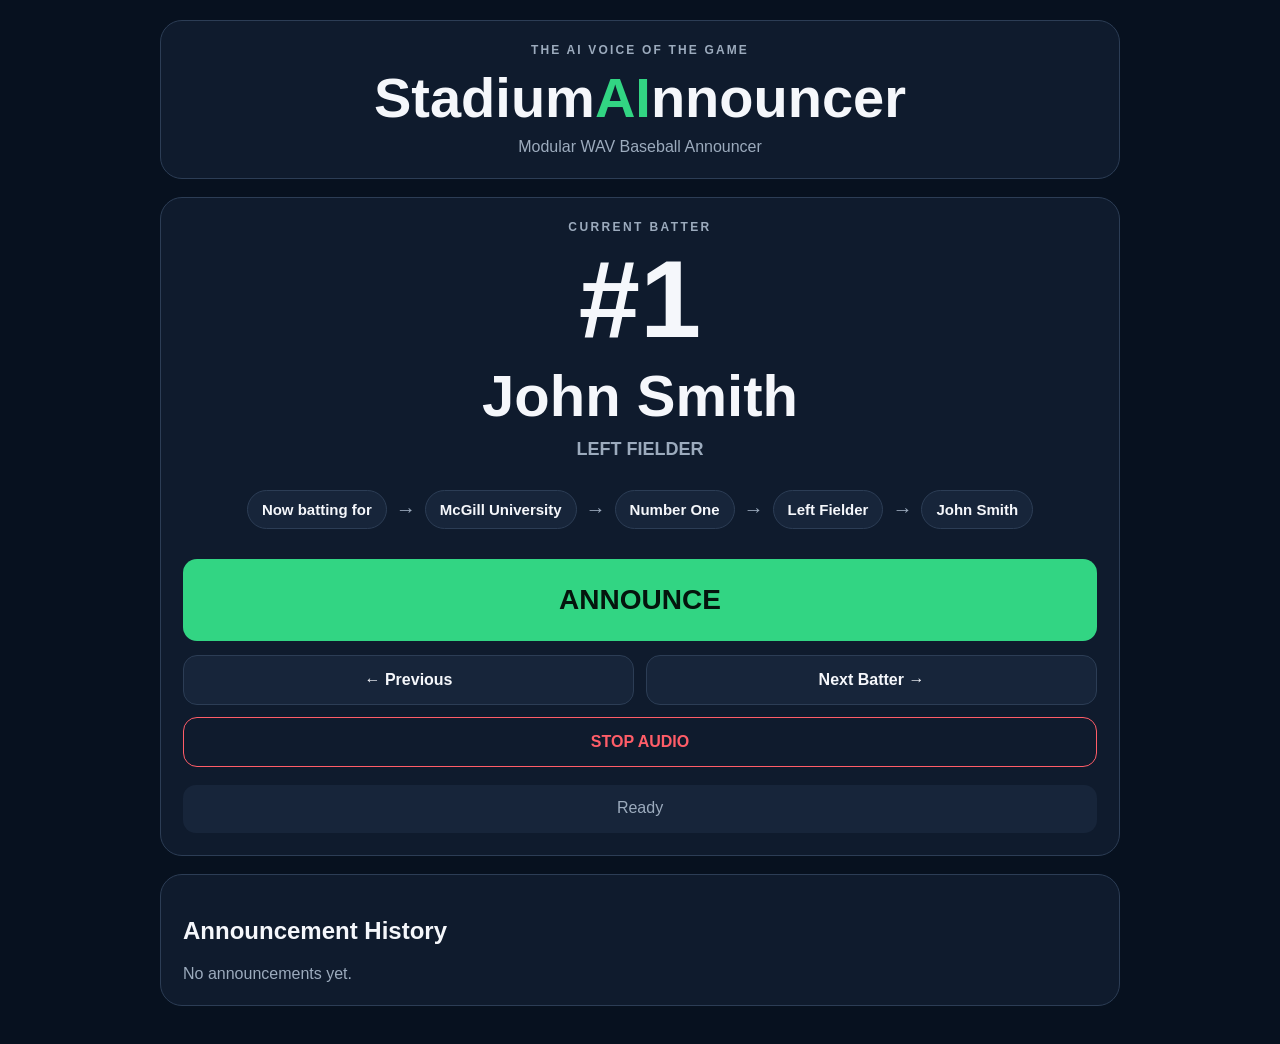
==== index.html @ d3cf5de0 "Refactor index.html for layout and audio improvements Updated HTML structure and styles for improved" ====
<!DOCTYPE html>
<html lang="en">
<head>
  <meta charset="UTF-8">
  <meta name="viewport" content="width=device-width, initial-scale=1.0">

  <title>StadiumAInnouncer</title>

  <style>
    :root {
      --bg: #07111f;
      --panel: #0f1b2d;
      --panel2: #17253a;
      --border: #2c3d55;
      --text: #f5f7fb;
      --muted: #9cabbd;
      --accent: #32d583;
      --accent-hover: #45e596;
      --danger: #ff5d68;
    }

    * {
      box-sizing: border-box;
    }

    body {
      margin: 0;
      font-family: Arial, Helvetica, sans-serif;
      background: var(--bg);
      color: var(--text);
    }

    .app {
      max-width: 1000px;
      margin: 0 auto;
      padding: 20px;
    }

    .header,
    .card {
      background: var(--panel);
      border: 1px solid var(--border);
      border-radius: 22px;
      padding: 22px;
      margin-bottom: 18px;
    }

    .header {
      text-align: center;
    }

    .eyebrow {
      color: var(--muted);
      font-size: 12px;
      font-weight: 800;
      letter-spacing: 0.18em;
      text-transform: uppercase;
    }

    h1 {
      margin: 8px 0 0;
      font-size: clamp(34px, 7vw, 56px);
    }

    .ai {
      color: var(--accent);
    }

    .tagline {
      margin-top: 8px;
      color: var(--muted);
    }

    .player-card {
      text-align: center;
    }

    .current-label {
      color: var(--muted);
      font-size: 12px;
      font-weight: 800;
      letter-spacing: 0.2em;
      text-transform: uppercase;
    }

    .number {
      margin-top: 10px;
      font-size: clamp(64px, 15vw, 110px);
      font-weight: 900;
      line-height: 1;
    }

    .name {
      margin-top: 8px;
      font-size: clamp(34px, 8vw, 58px);
      font-weight: 900;
    }

    .position {
      margin-top: 10px;
      color: var(--muted);
      font-size: 18px;
      font-weight: 800;
      text-transform: uppercase;
    }

    .sequence {
      display: flex;
      flex-wrap: wrap;
      justify-content: center;
      align-items: center;
      gap: 9px;
      margin-top: 30px;
    }

    .chip {
      background: var(--panel2);
      border: 1px solid var(--border);
      border-radius: 999px;
      padding: 10px 14px;
      font-size: 15px;
      font-weight: 700;
    }

    .arrow {
      color: var(--muted);
      font-size: 20px;
    }

    button {
      border: none;
      border-radius: 14px;
      min-height: 50px;
      padding: 12px 18px;
      font-size: 16px;
      font-weight: 800;
      cursor: pointer;
    }

    button:disabled {
      opacity: 0.55;
      cursor: default;
    }

    .announce {
      width: 100%;
      min-height: 82px;
      margin-top: 30px;
      background: var(--accent);
      color: #04150d;
      font-size: 28px;
      font-weight: 900;
    }

    .announce:hover {
      background: var(--accent-hover);
    }

    .secondary {
      background: var(--panel2);
      color: var(--text);
      border: 1px solid var(--border);
    }

    .danger {
      width: 100%;
      margin-top: 12px;
      color: var(--danger);
      background: transparent;
      border: 1px solid var(--danger);
    }

    .row {
      display: grid;
      grid-template-columns: 1fr 1fr;
      gap: 12px;
      margin-top: 14px;
    }

    .status {
      margin-top: 18px;
      padding: 14px;
      background: var(--panel2);
      border-radius: 13px;
      color: var(--muted);
      min-height: 48px;
    }

    .status.error {
      color: var(--danger);
    }

    .history-item {
      padding: 12px 0;
      border-bottom: 1px solid var(--border);
    }

    .history-item:last-child {
      border-bottom: none;
    }

    .history-time {
      color: var(--muted);
      font-size: 12px;
      margin-bottom: 4px;
    }

    @media (max-width: 600px) {
      .row {
        grid-template-columns: 1fr;
      }

      .app {
        padding: 12px;
      }

      .header,
      .card {
        padding: 18px;
      }

      .chip {
        font-size: 13px;
      }
    }
  </style>
</head>

<body>

  <main class="app">

    <section class="header">
      <div class="eyebrow">The AI Voice of the Game</div>

      <h1>
        Stadium<span class="ai">AI</span>nnouncer
      </h1>

      <div class="tagline">
        Modular WAV Baseball Announcer
      </div>
    </section>


    <section class="card player-card">

      <div class="current-label">
        Current Batter
      </div>

      <div id="playerNumber" class="number">
        #1
      </div>

      <div id="playerName" class="name">
        John Smith
      </div>

      <div id="playerPosition" class="position">
        Left Fielder
      </div>


      <div id="sequence" class="sequence">
      </div>


      <button id="announceButton" class="announce" type="button">
        ANNOUNCE
      </button>


      <div class="row">

        <button id="previousButton" class="secondary" type="button">
          ← Previous
        </button>

        <button id="nextButton" class="secondary" type="button">
          Next Batter →
        </button>

      </div>


      <button id="stopButton" class="danger" type="button">
        STOP AUDIO
      </button>


      <div id="status" class="status">
        Ready
      </div>

    </section>


    <section class="card">

      <h2>Announcement History</h2>

      <div id="history">
        <div style="color:#9cabbd;">
          No announcements yet.
        </div>
      </div>

    </section>

  </main>


  <audio
    id="phraseAudio"
    preload="auto"
    src="audio/phrases/Now Batting For.wav">
  </audio>

  <audio
    id="teamAudio"
    preload="auto"
    src="audio/teams/McGill University.wav">
  </audio>

  <audio
    id="numberOneAudio"
    preload="auto"
    src="audio/numbers/Number One.wav">
  </audio>

  <audio
    id="leftFielderAudio"
    preload="auto"
    src="audio/positions/Left Fielder.wav">
  </audio>

  <audio
    id="johnSmithAudio"
    preload="auto"
    src="audio/players/John Smith.wav">
  </audio>


  <script>
    const players = [
      {
        number: "1",
        name: "John Smith",
        position: "Left Fielder",

        labels: [
          "Now batting for",
          "McGill University",
          "Number One",
          "Left Fielder",
          "John Smith"
        ],

        audioIds: [
          "phraseAudio",
          "teamAudio",
          "numberOneAudio",
          "leftFielderAudio",
          "johnSmithAudio"
        ]
      }
    ];


    const pauses = [
      55,
      85,
      70,
      95
    ];


    let currentIndex = 0;
    let playing = false;
    let history = [];
    let stopRequested = false;


    const playerNumber =
      document.getElementById("playerNumber");

    const playerName =
      document.getElementById("playerName");

    const playerPosition =
      document.getElementById("playerPosition");

    const sequence =
      document.getElementById("sequence");

    const announceButton =
      document.getElementById("announceButton");

    const previousButton =
      document.getElementById("previousButton");

    const nextButton =
      document.getElementById("nextButton");

    const stopButton =
      document.getElementById("stopButton");

    const status =
      document.getElementById("status");

    const historyElement =
      document.getElementById("history");


    function wait(milliseconds) {
      return new Promise(resolve => {
        setTimeout(resolve, milliseconds);
      });
    }


    function setStatus(message, isError = false) {
      status.textContent = message;
      status.classList.toggle("error", isError);
    }


    function getCurrentPlayer() {
      return players[currentIndex];
    }


    function stopAllAudio() {

      stopRequested = true;

      players.forEach(player => {

        player.audioIds.forEach(id => {

          const audio =
            document.getElementById(id);

          if (audio) {
            audio.pause();
            audio.currentTime = 0;
          }

        });

      });

      playing = false;
      announceButton.disabled = false;

      setStatus("Stopped");
    }


    function playAudio(audio) {

      return new Promise((resolve, reject) => {

        audio.currentTime = 0;


        const handleEnded = () => {

          cleanup();

          resolve();

        };


        const handleError = () => {

          cleanup();

          reject(
            new Error(
              "Could not load: " +
              decodeURIComponent(
                audio.getAttribute("src")
              )
            )
          );

        };


        function cleanup() {

          audio.removeEventListener(
            "ended",
            handleEnded
          );

          audio.removeEventListener(
            "error",
            handleError
          );

        }


        audio.addEventListener(
          "ended",
          handleEnded
        );

        audio.addEventListener(
          "error",
          handleError
        );


        const result =
          audio.play();


        if (
          result &&
          typeof result.catch === "function"
        ) {

          result.catch(error => {

            cleanup();

            reject(error);

          });

        }

      });

    }


    async function announceCurrentPlayer() {

      if (playing) {
        return;
      }


      const player =
        getCurrentPlayer();


      playing = true;

      stopRequested = false;

      announceButton.disabled = true;

      setStatus("Announcing...");


      try {

        for (
          let index = 0;
          index < player.audioIds.length;
          index++
        ) {

          if (stopRequested) {
            return;
          }


          const audio =
            document.getElementById(
              player.audioIds[index]
            );


          if (!audio) {

            throw new Error(
              "Audio element missing."
            );

          }


          await playAudio(audio);


          if (
            index < pauses.length &&
            !stopRequested
          ) {

            await wait(
              pauses[index]
            );

          }

        }


        if (!stopRequested) {

          setStatus("Ready");

          addHistory(player);

        }

      }

      catch (error) {

        console.error(error);

        setStatus(
          error.message ||
          "Audio could not be played.",
          true
        );

      }

      finally {

        playing = false;

        announceButton.disabled = false;

      }

    }


    function renderPlayer() {

      const player =
        getCurrentPlayer();


      playerNumber.textContent =
        "#" + player.number;

      playerName.textContent =
        player.name;

      playerPosition.textContent =
        player.position;


      sequence.innerHTML = "";


      player.labels.forEach(
        (label, index) => {

          const chip =
            document.createElement("span");

          chip.className =
            "chip";

          chip.textContent =
            label;

          sequence.appendChild(chip);


          if (
            index <
            player.labels.length - 1
          ) {

            const arrow =
              document.createElement("span");

            arrow.className =
              "arrow";

            arrow.textContent =
              "→";

            sequence.appendChild(
              arrow
            );

          }

        }
      );

    }


    function addHistory(player) {

      history.unshift({

        time:
          new Date()
            .toLocaleTimeString(
              [],
              {
                hour: "numeric",
                minute: "2-digit"
              }
            ),

        text:
          "Now batting for McGill University, number " +
          player.number +
          ", " +
          player.position +
          ", " +
          player.name

      });


      history =
        history.slice(0, 20);


      renderHistory();

    }


    function renderHistory() {

      if (!history.length) {

        historyElement.innerHTML =
          '<div style="color:#9cabbd;">No announcements yet.</div>';

        return;

      }


      historyElement.innerHTML =
        history.map(item => {

          return `
            <div class="history-item">

              <div class="history-time">
                ${item.time}
              </div>

              <div>
                ${item.text}
              </div>

            </div>
          `;

        }).join("");

    }


    function goPrevious() {

      stopAllAudio();

      currentIndex--;


      if (currentIndex < 0) {

        currentIndex =
          players.length - 1;

      }


      renderPlayer();

      setStatus("Ready");

    }


    function goNext() {

      stopAllAudio();

      currentIndex++;


      if (
        currentIndex >=
        players.length
      ) {

        currentIndex = 0;

      }


      renderPlayer();

      setStatus("Ready");

    }


    announceButton.addEventListener(
      "click",
      announceCurrentPlayer
    );


    stopButton.addEventListener(
      "click",
      stopAllAudio
    );


    previousButton.addEventListener(
      "click",
      goPrevious
    );


    nextButton.addEventListener(
      "click",
      goNext
    );


    renderPlayer();
    renderHistory();

  </script>

</body>
</html>
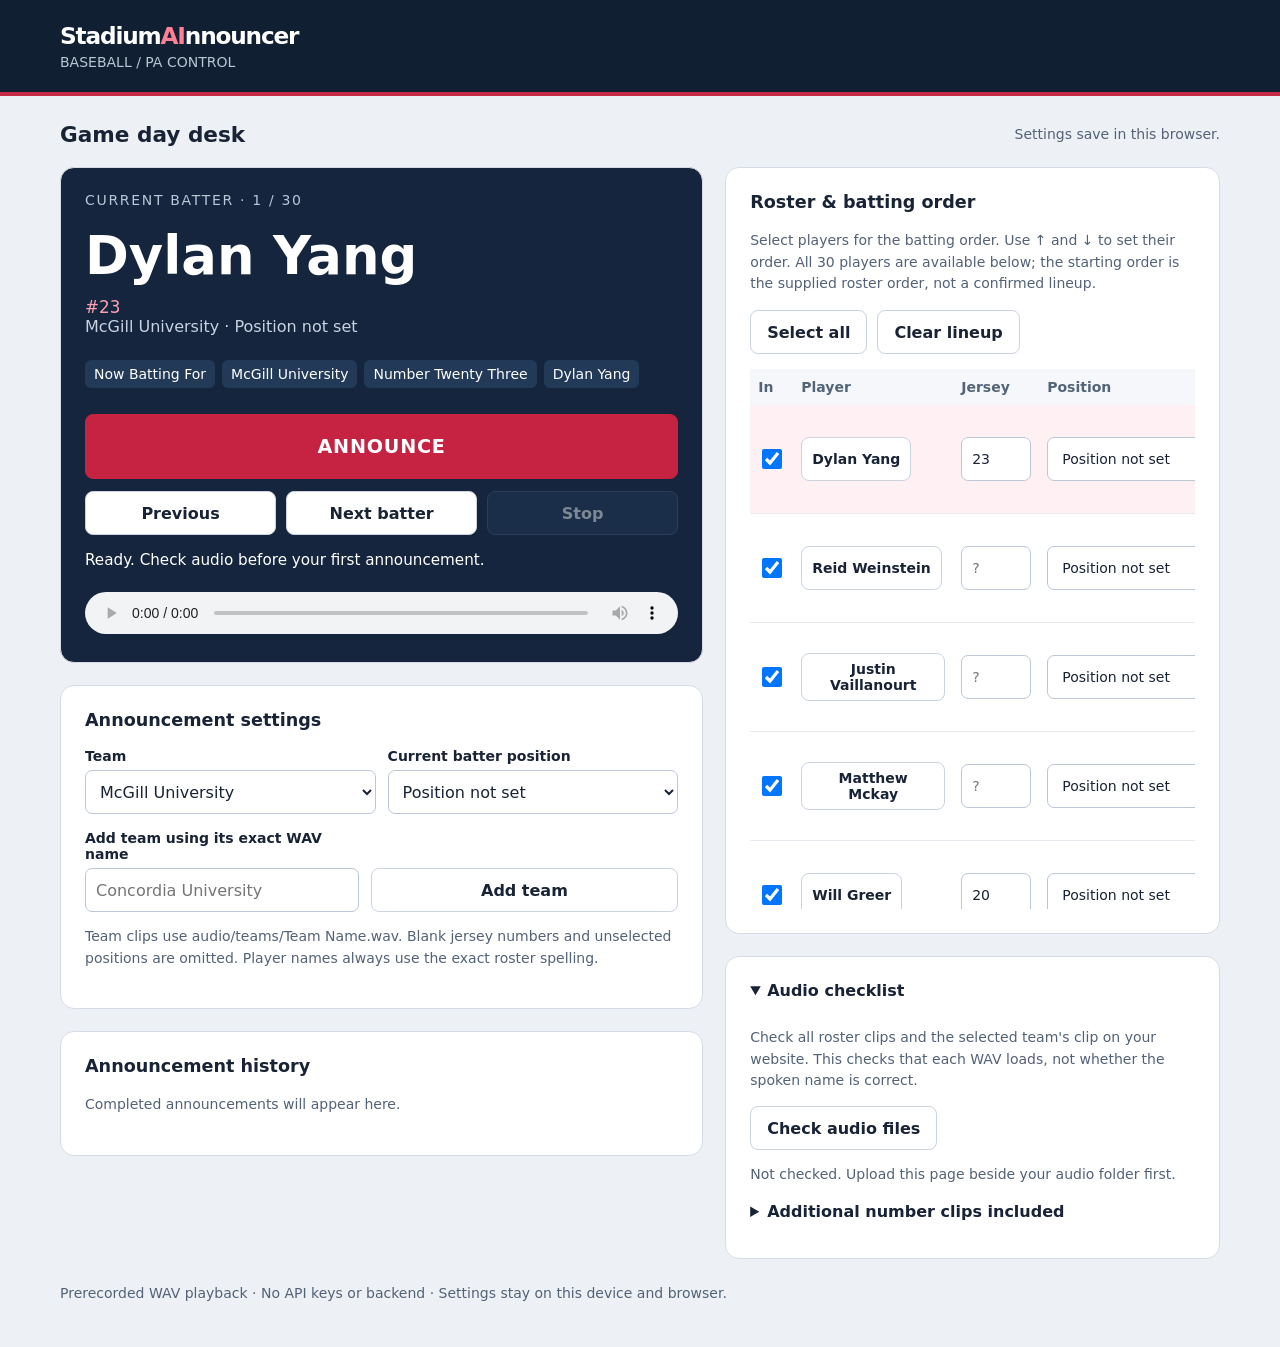
==== commit f5add096: "Rebuild modular baseball PA desk with full McGill roster and 11 number clips" ====
--- a/index.html
+++ b/index.html
@@ -1,845 +1,43 @@
-<!DOCTYPE html>
-<html lang="en">
-<head>
-  <meta charset="UTF-8">
-  <meta name="viewport" content="width=device-width, initial-scale=1.0">
-
-  <title>StadiumAInnouncer</title>
-
-  <style>
-    :root {
-      --bg: #07111f;
-      --panel: #0f1b2d;
-      --panel2: #17253a;
-      --border: #2c3d55;
-      --text: #f5f7fb;
-      --muted: #9cabbd;
-      --accent: #32d583;
-      --accent-hover: #45e596;
-      --danger: #ff5d68;
-    }
-
-    * {
-      box-sizing: border-box;
-    }
-
-    body {
-      margin: 0;
-      font-family: Arial, Helvetica, sans-serif;
-      background: var(--bg);
-      color: var(--text);
-    }
-
-    .app {
-      max-width: 1000px;
-      margin: 0 auto;
-      padding: 20px;
-    }
-
-    .header,
-    .card {
-      background: var(--panel);
-      border: 1px solid var(--border);
-      border-radius: 22px;
-      padding: 22px;
-      margin-bottom: 18px;
-    }
-
-    .header {
-      text-align: center;
-    }
-
-    .eyebrow {
-      color: var(--muted);
-      font-size: 12px;
-      font-weight: 800;
-      letter-spacing: 0.18em;
-      text-transform: uppercase;
-    }
-
-    h1 {
-      margin: 8px 0 0;
-      font-size: clamp(34px, 7vw, 56px);
-    }
-
-    .ai {
-      color: var(--accent);
-    }
-
-    .tagline {
-      margin-top: 8px;
-      color: var(--muted);
-    }
-
-    .player-card {
-      text-align: center;
-    }
-
-    .current-label {
-      color: var(--muted);
-      font-size: 12px;
-      font-weight: 800;
-      letter-spacing: 0.2em;
-      text-transform: uppercase;
-    }
-
-    .number {
-      margin-top: 10px;
-      font-size: clamp(64px, 15vw, 110px);
-      font-weight: 900;
-      line-height: 1;
-    }
-
-    .name {
-      margin-top: 8px;
-      font-size: clamp(34px, 8vw, 58px);
-      font-weight: 900;
-    }
-
-    .position {
-      margin-top: 10px;
-      color: var(--muted);
-      font-size: 18px;
-      font-weight: 800;
-      text-transform: uppercase;
-    }
-
-    .sequence {
-      display: flex;
-      flex-wrap: wrap;
-      justify-content: center;
-      align-items: center;
-      gap: 9px;
-      margin-top: 30px;
-    }
-
-    .chip {
-      background: var(--panel2);
-      border: 1px solid var(--border);
-      border-radius: 999px;
-      padding: 10px 14px;
-      font-size: 15px;
-      font-weight: 700;
-    }
-
-    .arrow {
-      color: var(--muted);
-      font-size: 20px;
-    }
-
-    button {
-      border: none;
-      border-radius: 14px;
-      min-height: 50px;
-      padding: 12px 18px;
-      font-size: 16px;
-      font-weight: 800;
-      cursor: pointer;
-    }
-
-    button:disabled {
-      opacity: 0.55;
-      cursor: default;
-    }
-
-    .announce {
-      width: 100%;
-      min-height: 82px;
-      margin-top: 30px;
-      background: var(--accent);
-      color: #04150d;
-      font-size: 28px;
-      font-weight: 900;
-    }
-
-    .announce:hover {
-      background: var(--accent-hover);
-    }
-
-    .secondary {
-      background: var(--panel2);
-      color: var(--text);
-      border: 1px solid var(--border);
-    }
-
-    .danger {
-      width: 100%;
-      margin-top: 12px;
-      color: var(--danger);
-      background: transparent;
-      border: 1px solid var(--danger);
-    }
-
-    .row {
-      display: grid;
-      grid-template-columns: 1fr 1fr;
-      gap: 12px;
-      margin-top: 14px;
-    }
-
-    .status {
-      margin-top: 18px;
-      padding: 14px;
-      background: var(--panel2);
-      border-radius: 13px;
-      color: var(--muted);
-      min-height: 48px;
-    }
-
-    .status.error {
-      color: var(--danger);
-    }
-
-    .history-item {
-      padding: 12px 0;
-      border-bottom: 1px solid var(--border);
-    }
-
-    .history-item:last-child {
-      border-bottom: none;
-    }
-
-    .history-time {
-      color: var(--muted);
-      font-size: 12px;
-      margin-bottom: 4px;
-    }
-
-    @media (max-width: 600px) {
-      .row {
-        grid-template-columns: 1fr;
-      }
-
-      .app {
-        padding: 12px;
-      }
-
-      .header,
-      .card {
-        padding: 18px;
-      }
-
-      .chip {
-        font-size: 13px;
-      }
-    }
-  </style>
-</head>
-
-<body>
-
-  <main class="app">
-
-    <section class="header">
-      <div class="eyebrow">The AI Voice of the Game</div>
-
-      <h1>
-        Stadium<span class="ai">AI</span>nnouncer
-      </h1>
-
-      <div class="tagline">
-        Modular WAV Baseball Announcer
-      </div>
-    </section>
-
-
-    <section class="card player-card">
-
-      <div class="current-label">
-        Current Batter
-      </div>
-
-      <div id="playerNumber" class="number">
-        #1
-      </div>
-
-      <div id="playerName" class="name">
-        John Smith
-      </div>
-
-      <div id="playerPosition" class="position">
-        Left Fielder
-      </div>
-
-
-      <div id="sequence" class="sequence">
-      </div>
-
-
-      <button id="announceButton" class="announce" type="button">
-        ANNOUNCE
-      </button>
-
-
-      <div class="row">
-
-        <button id="previousButton" class="secondary" type="button">
-          ← Previous
-        </button>
-
-        <button id="nextButton" class="secondary" type="button">
-          Next Batter →
-        </button>
-
-      </div>
-
-
-      <button id="stopButton" class="danger" type="button">
-        STOP AUDIO
-      </button>
-
-
-      <div id="status" class="status">
-        Ready
-      </div>
-
-    </section>
-
-
-    <section class="card">
-
-      <h2>Announcement History</h2>
-
-      <div id="history">
-        <div style="color:#9cabbd;">
-          No announcements yet.
-        </div>
-      </div>
-
-    </section>
-
-  </main>
-
-
-  <audio
-    id="phraseAudio"
-    preload="auto"
-    src="audio/phrases/Now Batting For.wav">
-  </audio>
-
-  <audio
-    id="teamAudio"
-    preload="auto"
-    src="audio/teams/McGill University.wav">
-  </audio>
-
-  <audio
-    id="numberOneAudio"
-    preload="auto"
-    src="audio/numbers/Number One.wav">
-  </audio>
-
-  <audio
-    id="leftFielderAudio"
-    preload="auto"
-    src="audio/positions/Left Fielder.wav">
-  </audio>
-
-  <audio
-    id="johnSmithAudio"
-    preload="auto"
-    src="audio/players/John Smith.wav">
-  </audio>
-
-
-  <script>
-    const players = [
-      {
-        number: "1",
-        name: "John Smith",
-        position: "Left Fielder",
-
-        labels: [
-          "Now batting for",
-          "McGill University",
-          "Number One",
-          "Left Fielder",
-          "John Smith"
-        ],
-
-        audioIds: [
-          "phraseAudio",
-          "teamAudio",
-          "numberOneAudio",
-          "leftFielderAudio",
-          "johnSmithAudio"
-        ]
-      }
-    ];
-
-
-    const pauses = [
-      55,
-      85,
-      70,
-      95
-    ];
-
-
-    let currentIndex = 0;
-    let playing = false;
-    let history = [];
-    let stopRequested = false;
-
-
-    const playerNumber =
-      document.getElementById("playerNumber");
-
-    const playerName =
-      document.getElementById("playerName");
-
-    const playerPosition =
-      document.getElementById("playerPosition");
-
-    const sequence =
-      document.getElementById("sequence");
-
-    const announceButton =
-      document.getElementById("announceButton");
-
-    const previousButton =
-      document.getElementById("previousButton");
-
-    const nextButton =
-      document.getElementById("nextButton");
-
-    const stopButton =
-      document.getElementById("stopButton");
-
-    const status =
-      document.getElementById("status");
-
-    const historyElement =
-      document.getElementById("history");
-
-
-    function wait(milliseconds) {
-      return new Promise(resolve => {
-        setTimeout(resolve, milliseconds);
-      });
-    }
-
-
-    function setStatus(message, isError = false) {
-      status.textContent = message;
-      status.classList.toggle("error", isError);
-    }
-
-
-    function getCurrentPlayer() {
-      return players[currentIndex];
-    }
-
-
-    function stopAllAudio() {
-
-      stopRequested = true;
-
-      players.forEach(player => {
-
-        player.audioIds.forEach(id => {
-
-          const audio =
-            document.getElementById(id);
-
-          if (audio) {
-            audio.pause();
-            audio.currentTime = 0;
-          }
-
-        });
-
-      });
-
-      playing = false;
-      announceButton.disabled = false;
-
-      setStatus("Stopped");
-    }
-
-
-    function playAudio(audio) {
-
-      return new Promise((resolve, reject) => {
-
-        audio.currentTime = 0;
-
-
-        const handleEnded = () => {
-
-          cleanup();
-
-          resolve();
-
-        };
-
-
-        const handleError = () => {
-
-          cleanup();
-
-          reject(
-            new Error(
-              "Could not load: " +
-              decodeURIComponent(
-                audio.getAttribute("src")
-              )
-            )
-          );
-
-        };
-
-
-        function cleanup() {
-
-          audio.removeEventListener(
-            "ended",
-            handleEnded
-          );
-
-          audio.removeEventListener(
-            "error",
-            handleError
-          );
-
-        }
-
-
-        audio.addEventListener(
-          "ended",
-          handleEnded
-        );
-
-        audio.addEventListener(
-          "error",
-          handleError
-        );
-
-
-        const result =
-          audio.play();
-
-
-        if (
-          result &&
-          typeof result.catch === "function"
-        ) {
-
-          result.catch(error => {
-
-            cleanup();
-
-            reject(error);
-
-          });
-
-        }
-
-      });
-
-    }
-
-
-    async function announceCurrentPlayer() {
-
-      if (playing) {
-        return;
-      }
-
-
-      const player =
-        getCurrentPlayer();
-
-
-      playing = true;
-
-      stopRequested = false;
-
-      announceButton.disabled = true;
-
-      setStatus("Announcing...");
-
-
-      try {
-
-        for (
-          let index = 0;
-          index < player.audioIds.length;
-          index++
-        ) {
-
-          if (stopRequested) {
-            return;
-          }
-
-
-          const audio =
-            document.getElementById(
-              player.audioIds[index]
-            );
-
-
-          if (!audio) {
-
-            throw new Error(
-              "Audio element missing."
-            );
-
-          }
-
-
-          await playAudio(audio);
-
-
-          if (
-            index < pauses.length &&
-            !stopRequested
-          ) {
-
-            await wait(
-              pauses[index]
-            );
-
-          }
-
-        }
-
-
-        if (!stopRequested) {
-
-          setStatus("Ready");
-
-          addHistory(player);
-
-        }
-
-      }
-
-      catch (error) {
-
-        console.error(error);
-
-        setStatus(
-          error.message ||
-          "Audio could not be played.",
-          true
-        );
-
-      }
-
-      finally {
-
-        playing = false;
-
-        announceButton.disabled = false;
-
-      }
-
-    }
-
-
-    function renderPlayer() {
-
-      const player =
-        getCurrentPlayer();
-
-
-      playerNumber.textContent =
-        "#" + player.number;
-
-      playerName.textContent =
-        player.name;
-
-      playerPosition.textContent =
-        player.position;
-
-
-      sequence.innerHTML = "";
-
-
-      player.labels.forEach(
-        (label, index) => {
-
-          const chip =
-            document.createElement("span");
-
-          chip.className =
-            "chip";
-
-          chip.textContent =
-            label;
-
-          sequence.appendChild(chip);
-
-
-          if (
-            index <
-            player.labels.length - 1
-          ) {
-
-            const arrow =
-              document.createElement("span");
-
-            arrow.className =
-              "arrow";
-
-            arrow.textContent =
-              "→";
-
-            sequence.appendChild(
-              arrow
-            );
-
-          }
-
-        }
-      );
-
-    }
-
-
-    function addHistory(player) {
-
-      history.unshift({
-
-        time:
-          new Date()
-            .toLocaleTimeString(
-              [],
-              {
-                hour: "numeric",
-                minute: "2-digit"
-              }
-            ),
-
-        text:
-          "Now batting for McGill University, number " +
-          player.number +
-          ", " +
-          player.position +
-          ", " +
-          player.name
-
-      });
-
-
-      history =
-        history.slice(0, 20);
-
-
-      renderHistory();
-
-    }
-
-
-    function renderHistory() {
-
-      if (!history.length) {
-
-        historyElement.innerHTML =
-          '<div style="color:#9cabbd;">No announcements yet.</div>';
-
-        return;
-
-      }
-
-
-      historyElement.innerHTML =
-        history.map(item => {
-
-          return `
-            <div class="history-item">
-
-              <div class="history-time">
-                ${item.time}
-              </div>
-
-              <div>
-                ${item.text}
-              </div>
-
-            </div>
-          `;
-
-        }).join("");
-
-    }
-
-
-    function goPrevious() {
-
-      stopAllAudio();
-
-      currentIndex--;
-
-
-      if (currentIndex < 0) {
-
-        currentIndex =
-          players.length - 1;
-
-      }
-
-
-      renderPlayer();
-
-      setStatus("Ready");
-
-    }
-
-
-    function goNext() {
-
-      stopAllAudio();
-
-      currentIndex++;
-
-
-      if (
-        currentIndex >=
-        players.length
-      ) {
-
-        currentIndex = 0;
-
-      }
-
-
-      renderPlayer();
-
-      setStatus("Ready");
-
-    }
-
-
-    announceButton.addEventListener(
-      "click",
-      announceCurrentPlayer
-    );
-
-
-    stopButton.addEventListener(
-      "click",
-      stopAllAudio
-    );
-
-
-    previousButton.addEventListener(
-      "click",
-      goPrevious
-    );
-
-
-    nextButton.addEventListener(
-      "click",
-      goNext
-    );
-
-
-    renderPlayer();
-    renderHistory();
-
-  </script>
-
-</body>
-</html>
+<!doctype html>
+<html lang="en"><head><meta charset="utf-8"><meta name="viewport" content="width=device-width,initial-scale=1"><title>StadiumAInnouncer | Baseball PA</title><meta name="description" content="Modular baseball PA announcements using your prerecorded WAV clips."><link rel="icon" href="data:image/svg+xml,%3Csvg xmlns='http://www.w3.org/2000/svg' viewBox='0 0 32 32'%3E%3Crect width='32' height='32' rx='7' fill='%23b51e3b'/%3E%3Ctext x='7' y='24' fill='white' font-size='23' font-family='Arial'%3ES%3C/text%3E%3C/svg%3E"><style>
+:root{font-family:system-ui,-apple-system,BlinkMacSystemFont,'Segoe UI',sans-serif;color:#182335;background:#edf0f5;font-size:16px}*{box-sizing:border-box}body{margin:0}header{background:#111f32;color:white;padding:22px max(20px,calc((100vw - 1160px)/2));border-bottom:4px solid #c52b46}header strong{font-size:1.45rem;letter-spacing:-.05em}header strong span{color:#ff8095}header p{margin:5px 0 0;color:#b9c6d8;font-size:.875rem}main{max-width:1200px;margin:auto;padding:26px 20px}.topline{display:flex;align-items:center;justify-content:space-between;gap:15px;margin-bottom:20px}h1{font-size:1.35rem;margin:0}h2{font-size:1.1rem;margin:0 0 18px}.layout{display:grid;grid-template-columns:minmax(0,1.3fr) minmax(300px,1fr);gap:22px}.panel{background:white;border:1px solid #d6dce5;border-radius:14px;padding:24px;margin-bottom:22px}.batter{background:#14253d;color:white;position:relative;overflow:hidden}.eyebrow{font-size:.875rem;text-transform:uppercase;letter-spacing:.12em;color:#b9c6d8}.name{font-size:clamp(2rem,5vw,3.3rem);font-weight:800;line-height:1.12;margin:18px 0 12px;overflow-wrap:anywhere}.jersey{font-size:1.05rem;color:#fba2b1}.subtitle{color:#c8d2e0;margin-bottom:24px}.sequence{display:flex;flex-wrap:wrap;gap:7px;margin:16px 0}.clip{padding:6px 9px;background:#223a58;border-radius:6px;font-size:.875rem}.clip.active{background:#ffe28b;color:#15233a}button,input,select{font:inherit}button{border:1px solid #cbd3df;border-radius:8px;padding:11px 16px;background:white;color:#182335;cursor:pointer;min-height:44px;font-weight:650}button:hover{filter:brightness(.95)}button:disabled{opacity:.45;cursor:not-allowed}button:focus-visible,input:focus-visible,select:focus-visible,summary:focus-visible{outline:3px solid #2575de;outline-offset:3px}.primary{width:100%;background:#c62343;color:white;border-color:#c62343;font-size:1.2rem;letter-spacing:.04em;padding:20px;margin-top:10px}.transport{display:flex;gap:10px;margin-top:12px}.transport button{flex:1}.stop{background:#233b58;color:white;border-color:#47607d}.status{min-height:26px;margin:16px 0 0;font-size:.95rem;overflow-wrap:anywhere}.row{display:flex;gap:12px;align-items:end}.row>*{flex:1;min-width:0}label{display:block;font-size:.875rem;font-weight:650;margin:0 0 6px}select,input{width:100%;border:1px solid #bcc7d5;border-radius:7px;padding:10px;background:white;color:#182335;min-height:44px}.help{font-size:.875rem;color:#526277;line-height:1.55}.toolbar{display:flex;gap:10px;flex-wrap:wrap;margin:15px 0}.scroll{overflow:auto;max-height:540px}table{border-collapse:collapse;width:100%;font-size:.875rem}th{text-align:left;color:#536478;padding:10px 8px;background:#f5f7fa;position:sticky;top:0}td{padding:10px 8px;border-bottom:1px solid #e7ebf0}td:first-child{width:50px}td input[type=checkbox]{width:20px;min-height:20px;height:20px}td input[type=text]{min-width:65px;width:70px}td select{min-width:175px}td button{padding:7px 10px;font-size:.875rem}.selected{background:#fff0f3}.playercell{min-width:160px}.playercell small{display:block;color:#5b687a;margin-top:3px}.history{padding-left:20px;margin-bottom:0}.history li{padding:10px 0;border-bottom:1px solid #edf0f5;line-height:1.45}.history small{display:block;color:#617083}summary{cursor:pointer;font-weight:700;min-height:32px}.files{padding:0;list-style:none}.files li{font-size:.875rem;padding:9px 0;border-bottom:1px solid #e7ebf0;overflow-wrap:anywhere}.ok{color:#17703f}.bad{color:#ac203a}.muted{color:#5b687a}footer{font-size:.875rem;color:#526277;padding:4px 0 20px}audio{width:100%;margin-top:15px;height:42px}@media(max-width:820px){.layout{grid-template-columns:1fr}.panel{padding:20px}.topline{align-items:start;flex-direction:column}}@media(max-width:450px){main{padding:20px 12px}.row{flex-direction:column;align-items:stretch}.transport{flex-wrap:wrap}.transport button{padding:11px 8px}.panel{padding:17px}}
+</style></head><body><header><strong>Stadium<span>AI</span>nnouncer</strong><p>BASEBALL / PA CONTROL</p></header><main><div class="topline"><h1>Game day desk</h1><span class="help" id="saveStatus">Settings save in this browser.</span></div><div class="layout"><section><div class="panel batter"><div class="eyebrow" id="slot">Current batter</div><div class="name" id="batterName"></div><div class="jersey" id="batterNumber"></div><div class="subtitle" id="batterDetails"></div><div class="sequence" id="sequence"></div><button class="primary" id="announce">ANNOUNCE</button><div class="transport"><button id="previous">Previous</button><button id="next">Next batter</button><button class="stop" id="stop" disabled>Stop</button></div><p class="status" id="status" role="status" aria-live="polite">Ready. Check audio before your first announcement.</p><audio id="audio" controls preload="auto" aria-label="Announcement audio"></audio></div><div class="panel"><h2>Announcement settings</h2><div class="row"><div><label for="team">Team</label><select id="team"></select></div><div><label for="position">Current batter position</label><select id="position"></select></div></div><form id="teamForm" class="row" style="margin-top:16px"><div><label for="newTeam">Add team using its exact WAV name</label><input id="newTeam" placeholder="Concordia University" maxlength="100" required></div><button type="submit">Add team</button></form><p class="help">Team clips use audio/teams/Team Name.wav. Blank jersey numbers and unselected positions are omitted. Player names always use the exact roster spelling.</p></div><div class="panel"><h2>Announcement history</h2><p class="help" id="emptyHistory">Completed announcements will appear here.</p><ol class="history" id="history"></ol></div></section><section><div class="panel"><h2>Roster &amp; batting order</h2><p class="help">Select players for the batting order. Use ↑ and ↓ to set their order. All 30 players are available below; the starting order is the supplied roster order, not a confirmed lineup.</p><div class="toolbar"><button id="all">Select all</button><button id="none">Clear lineup</button></div><div class="scroll"><table><thead><tr><th>In</th><th>Player</th><th>Jersey</th><th>Position</th><th>Order</th></tr></thead><tbody id="roster"></tbody></table></div></div><div class="panel"><details open><summary>Audio checklist</summary><p class="help">Check all roster clips and the selected team's clip on your website. This checks that each WAV loads, not whether the spoken name is correct.</p><button id="check">Check audio files</button><p class="help" id="checkStatus">Not checked. Upload this page beside your audio folder first.</p><ul class="files" id="files"></ul><details><summary>Additional number clips included</summary><p class="help">These clips are included alongside Number One.wav through Number Ten.wav. Use Check audio files above to verify loading.</p><ul class="files" id="missingNumbers"></ul></details></details></div></section></div><footer>Prerecorded WAV playback · No API keys or backend · Settings stay on this device and browser.</footer></main><script>
+'use strict';
+// Single-page, dependency-free application. Audio paths are relative to index.html.
+const originalRoster=[[23,'Dylan Yang'],['','Reid Weinstein'],['','Justin Vaillanourt'],['','Matthew Mckay'],[20,'Will Greer'],[5,'Agastya Kushari'],[6,'Gabriel Mfucci'],[16,'Radbod Yazdanfar'],[12,'Tate Spence'],[7,'Marcus De La Cruz'],['','Keane Santos'],['','Matthew Baici'],['','Sri Paturi'],[52,'Alex Strapko'],[10,'Xavier Felx'],[17,'Sam Walsh'],['','Andrew Mueller'],['','Mont Phelps'],['','Vincent Douville'],[29,'Bentley Dodson'],[45,'Dawson Kusel'],[13,'Gabriel Recque-Cruz'],[22,'Jackson Cohen'],['','William Durnford'],['','Matt Weitzman'],['','Owen Wong'],[37,'Davis Nickel'],['','Gabriel Vaillanourt'],[8,'Nathaniel Steffler'],[9,'Robby Glusker']];
+const positions={'':'Position not set','Pitcher':'The Pitcher','Catcher':'The Catcher','First Baseman':'The First Baseman','Second Baseman':'The Second Baseman','Third Baseman':'The Third Baseman','Shortstop':'The Shortstop','Left Fielder':'Left Fielder','Center Fielder':'The Center Fielder','Right Fielder':'The Right Fielder','Designated Hitter':'The Designated Hitter'};
+const small=['Zero','One','Two','Three','Four','Five','Six','Seven','Eight','Nine','Ten','Eleven','Twelve','Thirteen','Fourteen','Fifteen','Sixteen','Seventeen','Eighteen','Nineteen'];
+function numberWords(n){if(n==='00')return 'Zero Zero';const v=Number(n);return v<20?small[v]:['','','Twenty','Thirty','Forty','Fifty','Sixty','Seventy','Eighty','Ninety'][Math.floor(v/10)]+(v%10?' '+small[v%10]:'');}
+const $=id=>document.getElementById(id), key='stadiumainnouncer.modular.v1';
+let state={players:originalRoster.map(([number,name],id)=>({id,name,number:String(number),position:'',active:true})),teams:['McGill University'],team:'McGill University',current:0};
+try{const saved=JSON.parse(localStorage.getItem(key));if(saved&&Array.isArray(saved.players)&&saved.players.length===30&&new Set(saved.players.map(p=>p.id)).size===30&&saved.players.every(p=>originalRoster[p.id]&&originalRoster[p.id][1]===p.name&&/^(|[0-9]{1,2})$/.test(p.number)&&Object.hasOwn(positions,p.position)&&typeof p.active==='boolean')&&Array.isArray(saved.teams)&&saved.teams.length&&saved.teams.every(t=>typeof t==='string'&&t.length<=100&&!/[\\/]/.test(t))&&saved.teams.includes(saved.team))state=saved;}catch(e){}
+let busy=false,queue=[],queueIndex=0,history=[],checks=new Map(),checkRun=false;
+const audio=$('audio');
+function save(){try{localStorage.setItem(key,JSON.stringify(state));$('saveStatus').textContent='Saved in this browser.';}catch(e){$('saveStatus').textContent='Browser storage unavailable. Changes last until this page closes.';}}
+function lineup(){return state.players.filter(p=>p.active)}
+function current(){const list=lineup();return list.find(p=>p.id===state.current)||list[0]}
+function path(folder,name){return 'audio/'+folder+'/'+name+'.wav'}
+function url(p){return p.split('/').map(encodeURIComponent).join('/')}
+function segments(p){if(!p)return [];return [path('phrases','Now Batting For'),path('teams',state.team),...(p.number!==''?[path('numbers','Number '+numberWords(p.number))]:[]),...(p.position?[path('positions',positions[p.position])]:[]),path('players',p.name)];}
+function node(tag,text,cls){const e=document.createElement(tag);if(text!==undefined)e.textContent=text;if(cls)e.className=cls;return e;}
+function fillPositions(select,value){select.replaceChildren();for(const [k,v]of Object.entries(positions)){const o=node('option',k||v);o.value=k;select.append(o)}select.value=value;}
+function render(){const p=current();if(p)state.current=p.id;$('slot').textContent=p?'Current batter · '+(lineup().findIndex(x=>x.id===p.id)+1)+' / '+lineup().length:'Current batter';$('batterName').textContent=p?p.name:'Set your lineup';$('batterNumber').textContent=p?(p.number!==''?'#'+p.number:'Jersey number not set'):'';$('batterDetails').textContent=p?state.team+' · '+(p.position||'Position not set'):'Select at least one player below.';$('sequence').replaceChildren(...segments(p).map(s=>node('span',s.split('/').pop().slice(0,-4),'clip')));$('team').replaceChildren(...state.teams.map(t=>{const o=node('option',t);o.value=t;return o}));$('team').value=state.team;fillPositions($('position'),p?p.position:'');$('position').disabled=!p||busy;$('announce').disabled=!p||busy;$('previous').disabled=!p||busy;$('next').disabled=!p||busy;$('stop').disabled=!busy;$('team').disabled=busy;$('roster').replaceChildren();for(const [i,player]of state.players.entries()){const tr=node('tr',undefined,p&&p.id===player.id?'selected':'');const inCell=node('td'),cb=document.createElement('input');cb.type='checkbox';cb.checked=player.active;cb.disabled=busy;cb.setAttribute('aria-label','Include '+player.name);cb.onchange=()=>{player.active=cb.checked;save();render()};inCell.append(cb);const playerCell=node('td',undefined,'playercell'),jump=node('button',player.name);jump.disabled=busy;jump.onclick=()=>{player.active=true;state.current=player.id;save();render()};playerCell.append(jump);const nc=node('td'),num=document.createElement('input');num.type='text';num.inputMode='numeric';num.maxLength=2;num.value=player.number;num.placeholder='?';num.disabled=busy;num.setAttribute('aria-label','Jersey number for '+player.name);num.onchange=()=>{const v=num.value.trim();if(!/^(|[0-9]{1,2})$/.test(v)){num.value=player.number;return}player.number=v;save();render()};nc.append(num);const pc=node('td'),sel=document.createElement('select');fillPositions(sel,player.position);sel.disabled=busy;sel.setAttribute('aria-label','Position for '+player.name);sel.onchange=()=>{player.position=sel.value;save();render()};pc.append(sel);const order=node('td');for(const [label,d]of [['↑',-1],['↓',1]]){const b=node('button',label);b.disabled=busy||i+d<0||i+d>=state.players.length;b.setAttribute('aria-label','Move '+player.name+(d<0?' up':' down'));b.onclick=()=>{[state.players[i],state.players[i+d]]=[state.players[i+d],state.players[i]];save();render()};order.append(b)}tr.append(inCell,playerCell,nc,pc,order);$('roster').append(tr)}$('all').disabled=busy;$('none').disabled=busy;for(const e of $('teamForm').elements)e.disabled=busy;}
+function message(t){$('status').textContent=t}
+function finish(text){busy=false;audio.pause();render();message(text)}
+function fail(reason){finish(reason+' Clip: '+queue[queueIndex]+'. Check its exact filename and WAV encoding. The announcement stopped.');}
+function playSegment(){if(!busy)return;const clip=queue[queueIndex];audio.src=url(clip);audio.load();[...$('sequence').children].forEach((e,i)=>e.classList.toggle('active',i===queueIndex));message('Playing '+(queueIndex+1)+' / '+queue.length+': '+clip.split('/').pop());const p=audio.play();if(p)p.catch(e=>{if(!busy)return;fail(e.name==='NotAllowedError'?'Playback was blocked by the browser. Tap ANNOUNCE to retry.':'Could not play audio.');});}
+audio.addEventListener('error',()=>{if(busy)fail('Audio could not be loaded.');});
+audio.addEventListener('ended',()=>{if(!busy)return;queueIndex++;if(queueIndex<queue.length){playSegment();return}const p=current();history.unshift({name:p.name,team:state.team,number:p.number,position:p.position,time:new Date().toLocaleTimeString([], {hour:'2-digit',minute:'2-digit'})});history=history.slice(0,30);$('history').replaceChildren(...history.map(h=>{const li=node('li',(h.number!==''?'#'+h.number+' · ':'')+h.name);li.append(node('small',h.time+' · '+h.team+(h.position?' · '+h.position:'')));return li}));$('emptyHistory').hidden=true;finish('Announcement complete. Advance when the next batter is ready.');});
+$('announce').onclick=()=>{if(busy||!current())return;queue=segments(current());queueIndex=0;busy=true;render();playSegment()};$('stop').onclick=()=>{if(busy){finish('Announcement stopped.');audio.removeAttribute('src');audio.load()}};
+function advance(d){const list=lineup();if(busy||!list.length)return;state.current=list[(list.findIndex(p=>p.id===current().id)+d+list.length)%list.length].id;save();render()}
+$('previous').onclick=()=>advance(-1);$('next').onclick=()=>advance(1);$('position').onchange=()=>{current().position=$('position').value;save();render()};$('team').onchange=()=>{state.team=$('team').value;save();render()};$('teamForm').onsubmit=e=>{e.preventDefault();const t=$('newTeam').value.trim().replace(/\.wav$/i,'');if(!t||/[\\/]/.test(t)){message('Use a team filename without a folder path.');return}if(!state.teams.includes(t))state.teams.push(t);state.team=t;$('newTeam').value='';save();render()};$('all').onclick=()=>{state.players.forEach(p=>p.active=true);save();render()};$('none').onclick=()=>{state.players.forEach(p=>p.active=false);save();render()};
+function requiredFiles(){
+const files=[path('phrases','Now Batting For'),path('teams',state.team)];
+for(const [label,filename] of Object.entries(positions))if(label)files.push(path('positions',filename));
+for(const p of state.players){files.push(path('players',p.name));if(p.number!=='')files.push(path('numbers','Number '+numberWords(p.number)));}
+return [...new Set(files)];
+}
+function probe(file){return new Promise(resolve=>{const a=document.createElement('audio');let timer;const done=ok=>{clearTimeout(timer);a.onloadeddata=null;a.onerror=null;a.removeAttribute('src');a.load();resolve(ok)};a.preload='auto';a.onloadeddata=()=>done(true);a.onerror=()=>done(false);timer=setTimeout(()=>done(false),12000);a.src=url(file);a.load();});}
+$('check').onclick=async()=>{if(checkRun)return;if(location.protocol==='file:'){$('checkStatus').textContent='For reliable checks, open the GitHub Pages URL with your audio folder uploaded.';return}checkRun=true;$('check').disabled=true;const files=requiredFiles();let done=0,failed=0;$('files').replaceChildren();for(let i=0;i<files.length;i+=4){const group=files.slice(i,i+4);const results=await Promise.all(group.map(probe));results.forEach((ok,j)=>{checks.set(group[j],ok);done++;if(!ok)failed++;$('files').append(node('li',(ok?'Loaded: ':'Missing or unreadable: ')+group[j],ok?'ok':'bad'))});$('checkStatus').textContent=done+' / '+files.length+' checked · '+failed+' missing or unreadable.';}checkRun=false;$('check').disabled=false;};
+[12,13,16,17,20,22,23,29,37,45,52].forEach(n=>$('missingNumbers').append(node('li',path('numbers','Number '+numberWords(String(n))))));render();
+</script></body></html>
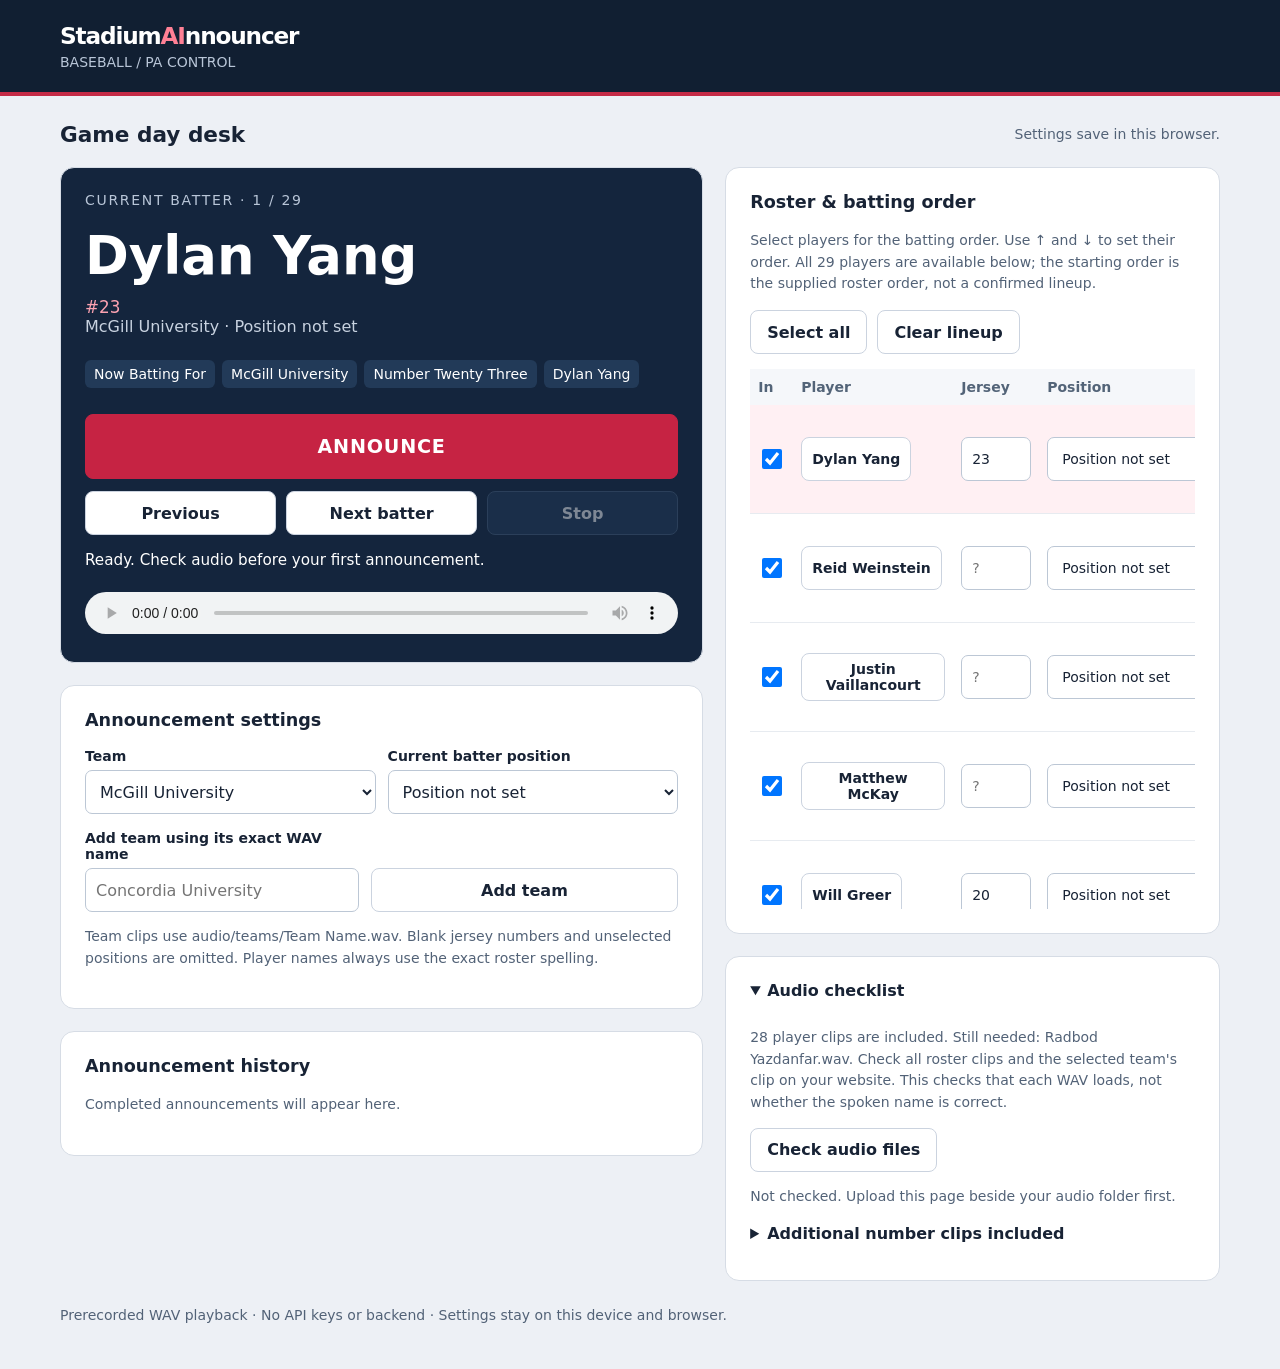
==== commit febd4204: "Add 28 player WAVs and team audio; correct roster names and remove Mont Phelps" ====
--- a/index.html
+++ b/index.html
@@ -1,16 +1,37 @@
 <!doctype html>
 <html lang="en"><head><meta charset="utf-8"><meta name="viewport" content="width=device-width,initial-scale=1"><title>StadiumAInnouncer | Baseball PA</title><meta name="description" content="Modular baseball PA announcements using your prerecorded WAV clips."><link rel="icon" href="data:image/svg+xml,%3Csvg xmlns='http://www.w3.org/2000/svg' viewBox='0 0 32 32'%3E%3Crect width='32' height='32' rx='7' fill='%23b51e3b'/%3E%3Ctext x='7' y='24' fill='white' font-size='23' font-family='Arial'%3ES%3C/text%3E%3C/svg%3E"><style>
 :root{font-family:system-ui,-apple-system,BlinkMacSystemFont,'Segoe UI',sans-serif;color:#182335;background:#edf0f5;font-size:16px}*{box-sizing:border-box}body{margin:0}header{background:#111f32;color:white;padding:22px max(20px,calc((100vw - 1160px)/2));border-bottom:4px solid #c52b46}header strong{font-size:1.45rem;letter-spacing:-.05em}header strong span{color:#ff8095}header p{margin:5px 0 0;color:#b9c6d8;font-size:.875rem}main{max-width:1200px;margin:auto;padding:26px 20px}.topline{display:flex;align-items:center;justify-content:space-between;gap:15px;margin-bottom:20px}h1{font-size:1.35rem;margin:0}h2{font-size:1.1rem;margin:0 0 18px}.layout{display:grid;grid-template-columns:minmax(0,1.3fr) minmax(300px,1fr);gap:22px}.panel{background:white;border:1px solid #d6dce5;border-radius:14px;padding:24px;margin-bottom:22px}.batter{background:#14253d;color:white;position:relative;overflow:hidden}.eyebrow{font-size:.875rem;text-transform:uppercase;letter-spacing:.12em;color:#b9c6d8}.name{font-size:clamp(2rem,5vw,3.3rem);font-weight:800;line-height:1.12;margin:18px 0 12px;overflow-wrap:anywhere}.jersey{font-size:1.05rem;color:#fba2b1}.subtitle{color:#c8d2e0;margin-bottom:24px}.sequence{display:flex;flex-wrap:wrap;gap:7px;margin:16px 0}.clip{padding:6px 9px;background:#223a58;border-radius:6px;font-size:.875rem}.clip.active{background:#ffe28b;color:#15233a}button,input,select{font:inherit}button{border:1px solid #cbd3df;border-radius:8px;padding:11px 16px;background:white;color:#182335;cursor:pointer;min-height:44px;font-weight:650}button:hover{filter:brightness(.95)}button:disabled{opacity:.45;cursor:not-allowed}button:focus-visible,input:focus-visible,select:focus-visible,summary:focus-visible{outline:3px solid #2575de;outline-offset:3px}.primary{width:100%;background:#c62343;color:white;border-color:#c62343;font-size:1.2rem;letter-spacing:.04em;padding:20px;margin-top:10px}.transport{display:flex;gap:10px;margin-top:12px}.transport button{flex:1}.stop{background:#233b58;color:white;border-color:#47607d}.status{min-height:26px;margin:16px 0 0;font-size:.95rem;overflow-wrap:anywhere}.row{display:flex;gap:12px;align-items:end}.row>*{flex:1;min-width:0}label{display:block;font-size:.875rem;font-weight:650;margin:0 0 6px}select,input{width:100%;border:1px solid #bcc7d5;border-radius:7px;padding:10px;background:white;color:#182335;min-height:44px}.help{font-size:.875rem;color:#526277;line-height:1.55}.toolbar{display:flex;gap:10px;flex-wrap:wrap;margin:15px 0}.scroll{overflow:auto;max-height:540px}table{border-collapse:collapse;width:100%;font-size:.875rem}th{text-align:left;color:#536478;padding:10px 8px;background:#f5f7fa;position:sticky;top:0}td{padding:10px 8px;border-bottom:1px solid #e7ebf0}td:first-child{width:50px}td input[type=checkbox]{width:20px;min-height:20px;height:20px}td input[type=text]{min-width:65px;width:70px}td select{min-width:175px}td button{padding:7px 10px;font-size:.875rem}.selected{background:#fff0f3}.playercell{min-width:160px}.playercell small{display:block;color:#5b687a;margin-top:3px}.history{padding-left:20px;margin-bottom:0}.history li{padding:10px 0;border-bottom:1px solid #edf0f5;line-height:1.45}.history small{display:block;color:#617083}summary{cursor:pointer;font-weight:700;min-height:32px}.files{padding:0;list-style:none}.files li{font-size:.875rem;padding:9px 0;border-bottom:1px solid #e7ebf0;overflow-wrap:anywhere}.ok{color:#17703f}.bad{color:#ac203a}.muted{color:#5b687a}footer{font-size:.875rem;color:#526277;padding:4px 0 20px}audio{width:100%;margin-top:15px;height:42px}@media(max-width:820px){.layout{grid-template-columns:1fr}.panel{padding:20px}.topline{align-items:start;flex-direction:column}}@media(max-width:450px){main{padding:20px 12px}.row{flex-direction:column;align-items:stretch}.transport{flex-wrap:wrap}.transport button{padding:11px 8px}.panel{padding:17px}}
-</style></head><body><header><strong>Stadium<span>AI</span>nnouncer</strong><p>BASEBALL / PA CONTROL</p></header><main><div class="topline"><h1>Game day desk</h1><span class="help" id="saveStatus">Settings save in this browser.</span></div><div class="layout"><section><div class="panel batter"><div class="eyebrow" id="slot">Current batter</div><div class="name" id="batterName"></div><div class="jersey" id="batterNumber"></div><div class="subtitle" id="batterDetails"></div><div class="sequence" id="sequence"></div><button class="primary" id="announce">ANNOUNCE</button><div class="transport"><button id="previous">Previous</button><button id="next">Next batter</button><button class="stop" id="stop" disabled>Stop</button></div><p class="status" id="status" role="status" aria-live="polite">Ready. Check audio before your first announcement.</p><audio id="audio" controls preload="auto" aria-label="Announcement audio"></audio></div><div class="panel"><h2>Announcement settings</h2><div class="row"><div><label for="team">Team</label><select id="team"></select></div><div><label for="position">Current batter position</label><select id="position"></select></div></div><form id="teamForm" class="row" style="margin-top:16px"><div><label for="newTeam">Add team using its exact WAV name</label><input id="newTeam" placeholder="Concordia University" maxlength="100" required></div><button type="submit">Add team</button></form><p class="help">Team clips use audio/teams/Team Name.wav. Blank jersey numbers and unselected positions are omitted. Player names always use the exact roster spelling.</p></div><div class="panel"><h2>Announcement history</h2><p class="help" id="emptyHistory">Completed announcements will appear here.</p><ol class="history" id="history"></ol></div></section><section><div class="panel"><h2>Roster &amp; batting order</h2><p class="help">Select players for the batting order. Use ↑ and ↓ to set their order. All 30 players are available below; the starting order is the supplied roster order, not a confirmed lineup.</p><div class="toolbar"><button id="all">Select all</button><button id="none">Clear lineup</button></div><div class="scroll"><table><thead><tr><th>In</th><th>Player</th><th>Jersey</th><th>Position</th><th>Order</th></tr></thead><tbody id="roster"></tbody></table></div></div><div class="panel"><details open><summary>Audio checklist</summary><p class="help">Check all roster clips and the selected team's clip on your website. This checks that each WAV loads, not whether the spoken name is correct.</p><button id="check">Check audio files</button><p class="help" id="checkStatus">Not checked. Upload this page beside your audio folder first.</p><ul class="files" id="files"></ul><details><summary>Additional number clips included</summary><p class="help">These clips are included alongside Number One.wav through Number Ten.wav. Use Check audio files above to verify loading.</p><ul class="files" id="missingNumbers"></ul></details></details></div></section></div><footer>Prerecorded WAV playback · No API keys or backend · Settings stay on this device and browser.</footer></main><script>
+</style></head><body><header><strong>Stadium<span>AI</span>nnouncer</strong><p>BASEBALL / PA CONTROL</p></header><main><div class="topline"><h1>Game day desk</h1><span class="help" id="saveStatus">Settings save in this browser.</span></div><div class="layout"><section><div class="panel batter"><div class="eyebrow" id="slot">Current batter</div><div class="name" id="batterName"></div><div class="jersey" id="batterNumber"></div><div class="subtitle" id="batterDetails"></div><div class="sequence" id="sequence"></div><button class="primary" id="announce">ANNOUNCE</button><div class="transport"><button id="previous">Previous</button><button id="next">Next batter</button><button class="stop" id="stop" disabled>Stop</button></div><p class="status" id="status" role="status" aria-live="polite">Ready. Check audio before your first announcement.</p><audio id="audio" controls preload="auto" aria-label="Announcement audio"></audio></div><div class="panel"><h2>Announcement settings</h2><div class="row"><div><label for="team">Team</label><select id="team"></select></div><div><label for="position">Current batter position</label><select id="position"></select></div></div><form id="teamForm" class="row" style="margin-top:16px"><div><label for="newTeam">Add team using its exact WAV name</label><input id="newTeam" placeholder="Concordia University" maxlength="100" required></div><button type="submit">Add team</button></form><p class="help">Team clips use audio/teams/Team Name.wav. Blank jersey numbers and unselected positions are omitted. Player names always use the exact roster spelling.</p></div><div class="panel"><h2>Announcement history</h2><p class="help" id="emptyHistory">Completed announcements will appear here.</p><ol class="history" id="history"></ol></div></section><section><div class="panel"><h2>Roster &amp; batting order</h2><p class="help">Select players for the batting order. Use ↑ and ↓ to set their order. All 29 players are available below; the starting order is the supplied roster order, not a confirmed lineup.</p><div class="toolbar"><button id="all">Select all</button><button id="none">Clear lineup</button></div><div class="scroll"><table><thead><tr><th>In</th><th>Player</th><th>Jersey</th><th>Position</th><th>Order</th></tr></thead><tbody id="roster"></tbody></table></div></div><div class="panel"><details open><summary>Audio checklist</summary><p class="help">28 player clips are included. Still needed: Radbod Yazdanfar.wav. Check all roster clips and the selected team's clip on your website. This checks that each WAV loads, not whether the spoken name is correct.</p><button id="check">Check audio files</button><p class="help" id="checkStatus">Not checked. Upload this page beside your audio folder first.</p><ul class="files" id="files"></ul><details><summary>Additional number clips included</summary><p class="help">These clips are included alongside Number One.wav through Number Ten.wav. Use Check audio files above to verify loading.</p><ul class="files" id="missingNumbers"></ul></details></details></div></section></div><footer>Prerecorded WAV playback · No API keys or backend · Settings stay on this device and browser.</footer></main><script>
 'use strict';
 // Single-page, dependency-free application. Audio paths are relative to index.html.
-const originalRoster=[[23,'Dylan Yang'],['','Reid Weinstein'],['','Justin Vaillanourt'],['','Matthew Mckay'],[20,'Will Greer'],[5,'Agastya Kushari'],[6,'Gabriel Mfucci'],[16,'Radbod Yazdanfar'],[12,'Tate Spence'],[7,'Marcus De La Cruz'],['','Keane Santos'],['','Matthew Baici'],['','Sri Paturi'],[52,'Alex Strapko'],[10,'Xavier Felx'],[17,'Sam Walsh'],['','Andrew Mueller'],['','Mont Phelps'],['','Vincent Douville'],[29,'Bentley Dodson'],[45,'Dawson Kusel'],[13,'Gabriel Recque-Cruz'],[22,'Jackson Cohen'],['','William Durnford'],['','Matt Weitzman'],['','Owen Wong'],[37,'Davis Nickel'],['','Gabriel Vaillanourt'],[8,'Nathaniel Steffler'],[9,'Robby Glusker']];
+const originalRoster=[[23,'Dylan Yang'],['','Reid Weinstein'],['','Justin Vaillancourt'],['','Matthew McKay'],[20,'Will Greer'],[5,'Agastya Kushari'],[6,'Gabriel Maffucci-Fitanides'],[16,'Radbod Yazdanfar'],[12,'Tate Spence'],[7,'Marcus De La Cruz'],['','Keane Santos'],['','Matthew Baici'],['','Sri Paturi'],[52,'Alex Strapko'],[10,'Xavier Felx'],[17,'Sam Walsh'],['','Andrew Mueller'],['','Vincent Douville'],[29,'Bentley Dodson'],[45,'Dawson Kusel'],[13,'Gabriel Recque-Cruz'],[22,'Jackson Cohen'],['','William Durnford'],['','Matt Weitzman'],['','Owen Wong'],[37,'Davis Nickel'],['','Gabriel Vaillancourt'],[8,'Nathaniel Steffler'],[9,'Robby Glusker']];
 const positions={'':'Position not set','Pitcher':'The Pitcher','Catcher':'The Catcher','First Baseman':'The First Baseman','Second Baseman':'The Second Baseman','Third Baseman':'The Third Baseman','Shortstop':'The Shortstop','Left Fielder':'Left Fielder','Center Fielder':'The Center Fielder','Right Fielder':'The Right Fielder','Designated Hitter':'The Designated Hitter'};
 const small=['Zero','One','Two','Three','Four','Five','Six','Seven','Eight','Nine','Ten','Eleven','Twelve','Thirteen','Fourteen','Fifteen','Sixteen','Seventeen','Eighteen','Nineteen'];
 function numberWords(n){if(n==='00')return 'Zero Zero';const v=Number(n);return v<20?small[v]:['','','Twenty','Thirty','Forty','Fifty','Sixty','Seventy','Eighty','Ninety'][Math.floor(v/10)]+(v%10?' '+small[v%10]:'');}
 const $=id=>document.getElementById(id), key='stadiumainnouncer.modular.v1';
-let state={players:originalRoster.map(([number,name],id)=>({id,name,number:String(number),position:'',active:true})),teams:['McGill University'],team:'McGill University',current:0};
-try{const saved=JSON.parse(localStorage.getItem(key));if(saved&&Array.isArray(saved.players)&&saved.players.length===30&&new Set(saved.players.map(p=>p.id)).size===30&&saved.players.every(p=>originalRoster[p.id]&&originalRoster[p.id][1]===p.name&&/^(|[0-9]{1,2})$/.test(p.number)&&Object.hasOwn(positions,p.position)&&typeof p.active==='boolean')&&Array.isArray(saved.teams)&&saved.teams.length&&saved.teams.every(t=>typeof t==='string'&&t.length<=100&&!/[\\/]/.test(t))&&saved.teams.includes(saved.team))state=saved;}catch(e){}
+const includedTeams=["La Fléche","Carleton University","Ottawa University","Drummondville","éduoard mont-pétit","Université de Montréal","John Abbott College","McGill University"];
+let state={players:originalRoster.map(([number,name],id)=>({id,name,number:String(number),position:'',active:true})),teams:[...includedTeams],team:'McGill University',current:0};
+try {
+ const saved=JSON.parse(localStorage.getItem(key));
+ if(saved && Array.isArray(saved.players)) {
+  const renamed={"Justin Vaillanourt":"Justin Vaillancourt","Matthew Mckay":"Matthew McKay","Gabriel Mfucci":"Gabriel Maffucci-Fitanides","Gabriel Vaillanourt":"Gabriel Vaillancourt"};
+  const selected=saved.players.find(p=>p && p.id===saved.current);
+  const selectedName=selected && (renamed[selected.name]||selected.name);
+  saved.players=saved.players.filter(p=>p && p.name!=='Mont Phelps').map(p=>{
+   const name=renamed[p.name]||p.name;
+   return {...p,name,id:originalRoster.findIndex(row=>row[1]===name)};
+  });
+  saved.current=saved.players.find(p=>p.name===selectedName)?.id??0;
+ }
+ if(saved && Array.isArray(saved.players) && saved.players.length===originalRoster.length &&
+ new Set(saved.players.map(p=>p.id)).size===originalRoster.length &&
+ saved.players.every(p=>originalRoster[p.id] && originalRoster[p.id][1]===p.name &&
+ /^(|[0-9]{1,2})$/.test(p.number) && Object.hasOwn(positions,p.position) && typeof p.active==='boolean') &&
+ Array.isArray(saved.teams) && saved.teams.length && saved.teams.every(t=>typeof t==='string' && t.length<=100 && !/[\\\\/]/.test(t)) &&
+ saved.teams.includes(saved.team)) state=saved;
+} catch(e) {}
+
+state.teams=[...new Set([...includedTeams,...state.teams])];
 let busy=false,queue=[],queueIndex=0,history=[],checks=new Map(),checkRun=false;
 const audio=$('audio');
 function save(){try{localStorage.setItem(key,JSON.stringify(state));$('saveStatus').textContent='Saved in this browser.';}catch(e){$('saveStatus').textContent='Browser storage unavailable. Changes last until this page closes.';}}
@@ -41,3 +62,4 @@
 $('check').onclick=async()=>{if(checkRun)return;if(location.protocol==='file:'){$('checkStatus').textContent='For reliable checks, open the GitHub Pages URL with your audio folder uploaded.';return}checkRun=true;$('check').disabled=true;const files=requiredFiles();let done=0,failed=0;$('files').replaceChildren();for(let i=0;i<files.length;i+=4){const group=files.slice(i,i+4);const results=await Promise.all(group.map(probe));results.forEach((ok,j)=>{checks.set(group[j],ok);done++;if(!ok)failed++;$('files').append(node('li',(ok?'Loaded: ':'Missing or unreadable: ')+group[j],ok?'ok':'bad'))});$('checkStatus').textContent=done+' / '+files.length+' checked · '+failed+' missing or unreadable.';}checkRun=false;$('check').disabled=false;};
 [12,13,16,17,20,22,23,29,37,45,52].forEach(n=>$('missingNumbers').append(node('li',path('numbers','Number '+numberWords(String(n))))));render();
 </script></body></html>
+
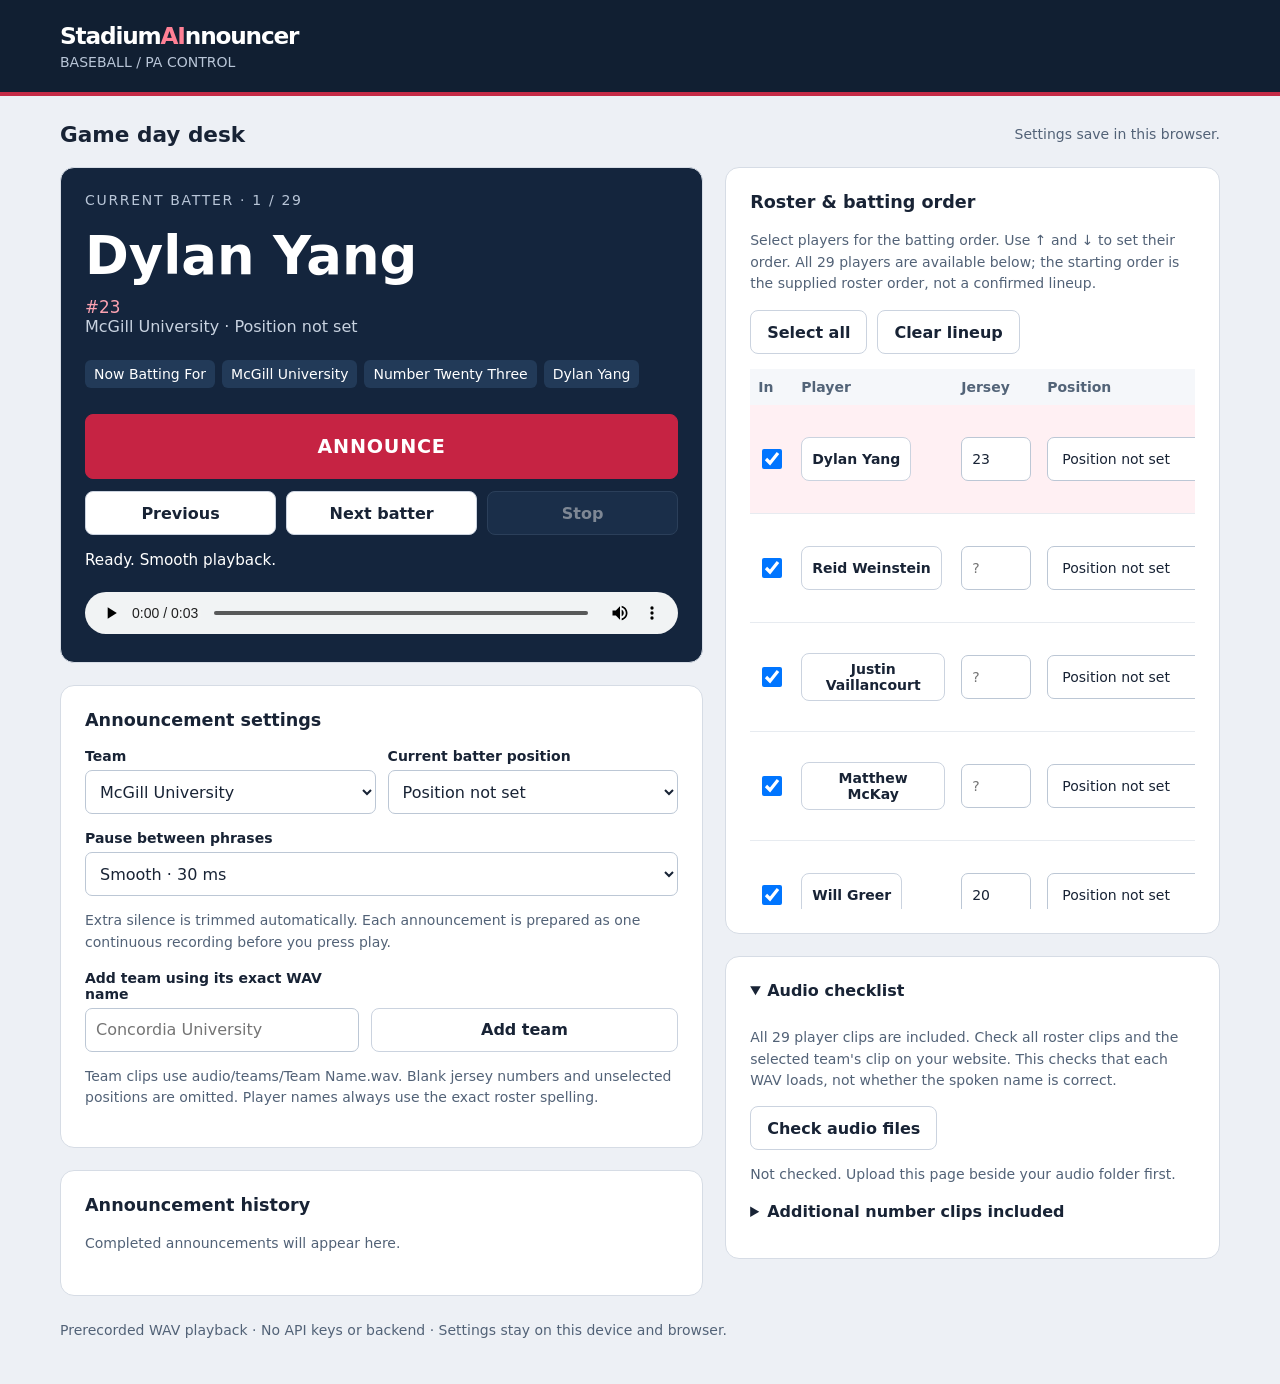
==== commit 3006a3dc: "Smooth PA delivery by trimming WAV edges and preparing continuous sentences; add Radbod audio" ====
--- a/index.html
+++ b/index.html
@@ -1,7 +1,7 @@
 <!doctype html>
 <html lang="en"><head><meta charset="utf-8"><meta name="viewport" content="width=device-width,initial-scale=1"><title>StadiumAInnouncer | Baseball PA</title><meta name="description" content="Modular baseball PA announcements using your prerecorded WAV clips."><link rel="icon" href="data:image/svg+xml,%3Csvg xmlns='http://www.w3.org/2000/svg' viewBox='0 0 32 32'%3E%3Crect width='32' height='32' rx='7' fill='%23b51e3b'/%3E%3Ctext x='7' y='24' fill='white' font-size='23' font-family='Arial'%3ES%3C/text%3E%3C/svg%3E"><style>
 :root{font-family:system-ui,-apple-system,BlinkMacSystemFont,'Segoe UI',sans-serif;color:#182335;background:#edf0f5;font-size:16px}*{box-sizing:border-box}body{margin:0}header{background:#111f32;color:white;padding:22px max(20px,calc((100vw - 1160px)/2));border-bottom:4px solid #c52b46}header strong{font-size:1.45rem;letter-spacing:-.05em}header strong span{color:#ff8095}header p{margin:5px 0 0;color:#b9c6d8;font-size:.875rem}main{max-width:1200px;margin:auto;padding:26px 20px}.topline{display:flex;align-items:center;justify-content:space-between;gap:15px;margin-bottom:20px}h1{font-size:1.35rem;margin:0}h2{font-size:1.1rem;margin:0 0 18px}.layout{display:grid;grid-template-columns:minmax(0,1.3fr) minmax(300px,1fr);gap:22px}.panel{background:white;border:1px solid #d6dce5;border-radius:14px;padding:24px;margin-bottom:22px}.batter{background:#14253d;color:white;position:relative;overflow:hidden}.eyebrow{font-size:.875rem;text-transform:uppercase;letter-spacing:.12em;color:#b9c6d8}.name{font-size:clamp(2rem,5vw,3.3rem);font-weight:800;line-height:1.12;margin:18px 0 12px;overflow-wrap:anywhere}.jersey{font-size:1.05rem;color:#fba2b1}.subtitle{color:#c8d2e0;margin-bottom:24px}.sequence{display:flex;flex-wrap:wrap;gap:7px;margin:16px 0}.clip{padding:6px 9px;background:#223a58;border-radius:6px;font-size:.875rem}.clip.active{background:#ffe28b;color:#15233a}button,input,select{font:inherit}button{border:1px solid #cbd3df;border-radius:8px;padding:11px 16px;background:white;color:#182335;cursor:pointer;min-height:44px;font-weight:650}button:hover{filter:brightness(.95)}button:disabled{opacity:.45;cursor:not-allowed}button:focus-visible,input:focus-visible,select:focus-visible,summary:focus-visible{outline:3px solid #2575de;outline-offset:3px}.primary{width:100%;background:#c62343;color:white;border-color:#c62343;font-size:1.2rem;letter-spacing:.04em;padding:20px;margin-top:10px}.transport{display:flex;gap:10px;margin-top:12px}.transport button{flex:1}.stop{background:#233b58;color:white;border-color:#47607d}.status{min-height:26px;margin:16px 0 0;font-size:.95rem;overflow-wrap:anywhere}.row{display:flex;gap:12px;align-items:end}.row>*{flex:1;min-width:0}label{display:block;font-size:.875rem;font-weight:650;margin:0 0 6px}select,input{width:100%;border:1px solid #bcc7d5;border-radius:7px;padding:10px;background:white;color:#182335;min-height:44px}.help{font-size:.875rem;color:#526277;line-height:1.55}.toolbar{display:flex;gap:10px;flex-wrap:wrap;margin:15px 0}.scroll{overflow:auto;max-height:540px}table{border-collapse:collapse;width:100%;font-size:.875rem}th{text-align:left;color:#536478;padding:10px 8px;background:#f5f7fa;position:sticky;top:0}td{padding:10px 8px;border-bottom:1px solid #e7ebf0}td:first-child{width:50px}td input[type=checkbox]{width:20px;min-height:20px;height:20px}td input[type=text]{min-width:65px;width:70px}td select{min-width:175px}td button{padding:7px 10px;font-size:.875rem}.selected{background:#fff0f3}.playercell{min-width:160px}.playercell small{display:block;color:#5b687a;margin-top:3px}.history{padding-left:20px;margin-bottom:0}.history li{padding:10px 0;border-bottom:1px solid #edf0f5;line-height:1.45}.history small{display:block;color:#617083}summary{cursor:pointer;font-weight:700;min-height:32px}.files{padding:0;list-style:none}.files li{font-size:.875rem;padding:9px 0;border-bottom:1px solid #e7ebf0;overflow-wrap:anywhere}.ok{color:#17703f}.bad{color:#ac203a}.muted{color:#5b687a}footer{font-size:.875rem;color:#526277;padding:4px 0 20px}audio{width:100%;margin-top:15px;height:42px}@media(max-width:820px){.layout{grid-template-columns:1fr}.panel{padding:20px}.topline{align-items:start;flex-direction:column}}@media(max-width:450px){main{padding:20px 12px}.row{flex-direction:column;align-items:stretch}.transport{flex-wrap:wrap}.transport button{padding:11px 8px}.panel{padding:17px}}
-</style></head><body><header><strong>Stadium<span>AI</span>nnouncer</strong><p>BASEBALL / PA CONTROL</p></header><main><div class="topline"><h1>Game day desk</h1><span class="help" id="saveStatus">Settings save in this browser.</span></div><div class="layout"><section><div class="panel batter"><div class="eyebrow" id="slot">Current batter</div><div class="name" id="batterName"></div><div class="jersey" id="batterNumber"></div><div class="subtitle" id="batterDetails"></div><div class="sequence" id="sequence"></div><button class="primary" id="announce">ANNOUNCE</button><div class="transport"><button id="previous">Previous</button><button id="next">Next batter</button><button class="stop" id="stop" disabled>Stop</button></div><p class="status" id="status" role="status" aria-live="polite">Ready. Check audio before your first announcement.</p><audio id="audio" controls preload="auto" aria-label="Announcement audio"></audio></div><div class="panel"><h2>Announcement settings</h2><div class="row"><div><label for="team">Team</label><select id="team"></select></div><div><label for="position">Current batter position</label><select id="position"></select></div></div><form id="teamForm" class="row" style="margin-top:16px"><div><label for="newTeam">Add team using its exact WAV name</label><input id="newTeam" placeholder="Concordia University" maxlength="100" required></div><button type="submit">Add team</button></form><p class="help">Team clips use audio/teams/Team Name.wav. Blank jersey numbers and unselected positions are omitted. Player names always use the exact roster spelling.</p></div><div class="panel"><h2>Announcement history</h2><p class="help" id="emptyHistory">Completed announcements will appear here.</p><ol class="history" id="history"></ol></div></section><section><div class="panel"><h2>Roster &amp; batting order</h2><p class="help">Select players for the batting order. Use ↑ and ↓ to set their order. All 29 players are available below; the starting order is the supplied roster order, not a confirmed lineup.</p><div class="toolbar"><button id="all">Select all</button><button id="none">Clear lineup</button></div><div class="scroll"><table><thead><tr><th>In</th><th>Player</th><th>Jersey</th><th>Position</th><th>Order</th></tr></thead><tbody id="roster"></tbody></table></div></div><div class="panel"><details open><summary>Audio checklist</summary><p class="help">28 player clips are included. Still needed: Radbod Yazdanfar.wav. Check all roster clips and the selected team's clip on your website. This checks that each WAV loads, not whether the spoken name is correct.</p><button id="check">Check audio files</button><p class="help" id="checkStatus">Not checked. Upload this page beside your audio folder first.</p><ul class="files" id="files"></ul><details><summary>Additional number clips included</summary><p class="help">These clips are included alongside Number One.wav through Number Ten.wav. Use Check audio files above to verify loading.</p><ul class="files" id="missingNumbers"></ul></details></details></div></section></div><footer>Prerecorded WAV playback · No API keys or backend · Settings stay on this device and browser.</footer></main><script>
+</style></head><body><header><strong>Stadium<span>AI</span>nnouncer</strong><p>BASEBALL / PA CONTROL</p></header><main><div class="topline"><h1>Game day desk</h1><span class="help" id="saveStatus">Settings save in this browser.</span></div><div class="layout"><section><div class="panel batter"><div class="eyebrow" id="slot">Current batter</div><div class="name" id="batterName"></div><div class="jersey" id="batterNumber"></div><div class="subtitle" id="batterDetails"></div><div class="sequence" id="sequence"></div><button class="primary" id="announce">ANNOUNCE</button><div class="transport"><button id="previous">Previous</button><button id="next">Next batter</button><button class="stop" id="stop" disabled>Stop</button></div><p class="status" id="status" role="status" aria-live="polite">Ready. Check audio before your first announcement.</p><audio id="audio" controls preload="auto" aria-label="Announcement audio"></audio></div><div class="panel"><h2>Announcement settings</h2><div class="row"><div><label for="team">Team</label><select id="team"></select></div><div><label for="position">Current batter position</label><select id="position"></select></div></div><div style="margin-top:16px"><label for="gap">Pause between phrases</label><select id="gap"><option value="0">Tight · no added pause</option><option value="30">Smooth · 30 ms</option><option value="60">Relaxed · 60 ms</option><option value="100">Measured · 100 ms</option><option value="150">Spacious · 150 ms</option><option value="200">Slow · 200 ms</option></select><p class="help">Extra silence is trimmed automatically. Each announcement is prepared as one continuous recording before you press play.</p></div><form id="teamForm" class="row" style="margin-top:16px"><div><label for="newTeam">Add team using its exact WAV name</label><input id="newTeam" placeholder="Concordia University" maxlength="100" required></div><button type="submit">Add team</button></form><p class="help">Team clips use audio/teams/Team Name.wav. Blank jersey numbers and unselected positions are omitted. Player names always use the exact roster spelling.</p></div><div class="panel"><h2>Announcement history</h2><p class="help" id="emptyHistory">Completed announcements will appear here.</p><ol class="history" id="history"></ol></div></section><section><div class="panel"><h2>Roster &amp; batting order</h2><p class="help">Select players for the batting order. Use ↑ and ↓ to set their order. All 29 players are available below; the starting order is the supplied roster order, not a confirmed lineup.</p><div class="toolbar"><button id="all">Select all</button><button id="none">Clear lineup</button></div><div class="scroll"><table><thead><tr><th>In</th><th>Player</th><th>Jersey</th><th>Position</th><th>Order</th></tr></thead><tbody id="roster"></tbody></table></div></div><div class="panel"><details open><summary>Audio checklist</summary><p class="help">All 29 player clips are included. Check all roster clips and the selected team's clip on your website. This checks that each WAV loads, not whether the spoken name is correct.</p><button id="check">Check audio files</button><p class="help" id="checkStatus">Not checked. Upload this page beside your audio folder first.</p><ul class="files" id="files"></ul><details><summary>Additional number clips included</summary><p class="help">These clips are included alongside Number One.wav through Number Ten.wav. Use Check audio files above to verify loading.</p><ul class="files" id="missingNumbers"></ul></details></details></div></section></div><footer>Prerecorded WAV playback · No API keys or backend · Settings stay on this device and browser.</footer></main><script>
 'use strict';
 // Single-page, dependency-free application. Audio paths are relative to index.html.
 const originalRoster=[[23,'Dylan Yang'],['','Reid Weinstein'],['','Justin Vaillancourt'],['','Matthew McKay'],[20,'Will Greer'],[5,'Agastya Kushari'],[6,'Gabriel Maffucci-Fitanides'],[16,'Radbod Yazdanfar'],[12,'Tate Spence'],[7,'Marcus De La Cruz'],['','Keane Santos'],['','Matthew Baici'],['','Sri Paturi'],[52,'Alex Strapko'],[10,'Xavier Felx'],[17,'Sam Walsh'],['','Andrew Mueller'],['','Vincent Douville'],[29,'Bentley Dodson'],[45,'Dawson Kusel'],[13,'Gabriel Recque-Cruz'],[22,'Jackson Cohen'],['','William Durnford'],['','Matt Weitzman'],['','Owen Wong'],[37,'Davis Nickel'],['','Gabriel Vaillancourt'],[8,'Nathaniel Steffler'],[9,'Robby Glusker']];
@@ -32,7 +32,8 @@
 } catch(e) {}
 
 state.teams=[...new Set([...includedTeams,...state.teams])];
-let busy=false,queue=[],queueIndex=0,history=[],checks=new Map(),checkRun=false;
+state.gapMs=[0,30,60,100,150,200].includes(state.gapMs)?state.gapMs:30;
+let busy=false,history=[],checks=new Map(),checkRun=false;
 const audio=$('audio');
 function save(){try{localStorage.setItem(key,JSON.stringify(state));$('saveStatus').textContent='Saved in this browser.';}catch(e){$('saveStatus').textContent='Browser storage unavailable. Changes last until this page closes.';}}
 function lineup(){return state.players.filter(p=>p.active)}
@@ -42,14 +43,92 @@
 function segments(p){if(!p)return [];return [path('phrases','Now Batting For'),path('teams',state.team),...(p.number!==''?[path('numbers','Number '+numberWords(p.number))]:[]),...(p.position?[path('positions',positions[p.position])]:[]),path('players',p.name)];}
 function node(tag,text,cls){const e=document.createElement(tag);if(text!==undefined)e.textContent=text;if(cls)e.className=cls;return e;}
 function fillPositions(select,value){select.replaceChildren();for(const [k,v]of Object.entries(positions)){const o=node('option',k||v);o.value=k;select.append(o)}select.value=value;}
-function render(){const p=current();if(p)state.current=p.id;$('slot').textContent=p?'Current batter · '+(lineup().findIndex(x=>x.id===p.id)+1)+' / '+lineup().length:'Current batter';$('batterName').textContent=p?p.name:'Set your lineup';$('batterNumber').textContent=p?(p.number!==''?'#'+p.number:'Jersey number not set'):'';$('batterDetails').textContent=p?state.team+' · '+(p.position||'Position not set'):'Select at least one player below.';$('sequence').replaceChildren(...segments(p).map(s=>node('span',s.split('/').pop().slice(0,-4),'clip')));$('team').replaceChildren(...state.teams.map(t=>{const o=node('option',t);o.value=t;return o}));$('team').value=state.team;fillPositions($('position'),p?p.position:'');$('position').disabled=!p||busy;$('announce').disabled=!p||busy;$('previous').disabled=!p||busy;$('next').disabled=!p||busy;$('stop').disabled=!busy;$('team').disabled=busy;$('roster').replaceChildren();for(const [i,player]of state.players.entries()){const tr=node('tr',undefined,p&&p.id===player.id?'selected':'');const inCell=node('td'),cb=document.createElement('input');cb.type='checkbox';cb.checked=player.active;cb.disabled=busy;cb.setAttribute('aria-label','Include '+player.name);cb.onchange=()=>{player.active=cb.checked;save();render()};inCell.append(cb);const playerCell=node('td',undefined,'playercell'),jump=node('button',player.name);jump.disabled=busy;jump.onclick=()=>{player.active=true;state.current=player.id;save();render()};playerCell.append(jump);const nc=node('td'),num=document.createElement('input');num.type='text';num.inputMode='numeric';num.maxLength=2;num.value=player.number;num.placeholder='?';num.disabled=busy;num.setAttribute('aria-label','Jersey number for '+player.name);num.onchange=()=>{const v=num.value.trim();if(!/^(|[0-9]{1,2})$/.test(v)){num.value=player.number;return}player.number=v;save();render()};nc.append(num);const pc=node('td'),sel=document.createElement('select');fillPositions(sel,player.position);sel.disabled=busy;sel.setAttribute('aria-label','Position for '+player.name);sel.onchange=()=>{player.position=sel.value;save();render()};pc.append(sel);const order=node('td');for(const [label,d]of [['↑',-1],['↓',1]]){const b=node('button',label);b.disabled=busy||i+d<0||i+d>=state.players.length;b.setAttribute('aria-label','Move '+player.name+(d<0?' up':' down'));b.onclick=()=>{[state.players[i],state.players[i+d]]=[state.players[i+d],state.players[i]];save();render()};order.append(b)}tr.append(inCell,playerCell,nc,pc,order);$('roster').append(tr)}$('all').disabled=busy;$('none').disabled=busy;for(const e of $('teamForm').elements)e.disabled=busy;}
+function render(){const p=current();if(p)state.current=p.id;$('slot').textContent=p?'Current batter · '+(lineup().findIndex(x=>x.id===p.id)+1)+' / '+lineup().length:'Current batter';$('batterName').textContent=p?p.name:'Set your lineup';$('batterNumber').textContent=p?(p.number!==''?'#'+p.number:'Jersey number not set'):'';$('batterDetails').textContent=p?state.team+' · '+(p.position||'Position not set'):'Select at least one player below.';$('sequence').replaceChildren(...segments(p).map(s=>node('span',s.split('/').pop().slice(0,-4),'clip')));$('team').replaceChildren(...state.teams.map(t=>{const o=node('option',t);o.value=t;return o}));$('team').value=state.team;fillPositions($('position'),p?p.position:'');$('position').disabled=!p||busy;$('announce').disabled=!p||busy;$('previous').disabled=!p||busy;$('next').disabled=!p||busy;$('stop').disabled=!busy;$('team').disabled=busy;$('roster').replaceChildren();for(const [i,player]of state.players.entries()){const tr=node('tr',undefined,p&&p.id===player.id?'selected':'');const inCell=node('td'),cb=document.createElement('input');cb.type='checkbox';cb.checked=player.active;cb.disabled=busy;cb.setAttribute('aria-label','Include '+player.name);cb.onchange=()=>{player.active=cb.checked;save();render()};inCell.append(cb);const playerCell=node('td',undefined,'playercell'),jump=node('button',player.name);jump.disabled=busy;jump.onclick=()=>{player.active=true;state.current=player.id;save();render()};playerCell.append(jump);const nc=node('td'),num=document.createElement('input');num.type='text';num.inputMode='numeric';num.maxLength=2;num.value=player.number;num.placeholder='?';num.disabled=busy;num.setAttribute('aria-label','Jersey number for '+player.name);num.onchange=()=>{const v=num.value.trim();if(!/^(|[0-9]{1,2})$/.test(v)){num.value=player.number;return}player.number=v;save();render()};nc.append(num);const pc=node('td'),sel=document.createElement('select');fillPositions(sel,player.position);sel.disabled=busy;sel.setAttribute('aria-label','Position for '+player.name);sel.onchange=()=>{player.position=sel.value;save();render()};pc.append(sel);const order=node('td');for(const [label,d]of [['↑',-1],['↓',1]]){const b=node('button',label);b.disabled=busy||i+d<0||i+d>=state.players.length;b.setAttribute('aria-label','Move '+player.name+(d<0?' up':' down'));b.onclick=()=>{[state.players[i],state.players[i+d]]=[state.players[i+d],state.players[i]];save();render()};order.append(b)}tr.append(inCell,playerCell,nc,pc,order);$('roster').append(tr)}$('all').disabled=busy;$('none').disabled=busy;for(const e of $('teamForm').elements)e.disabled=busy;$('gap').value=String(state.gapMs);$('gap').disabled=busy;if(!busy)prepareCurrent();}
 function message(t){$('status').textContent=t}
-function finish(text){busy=false;audio.pause();render();message(text)}
-function fail(reason){finish(reason+' Clip: '+queue[queueIndex]+'. Check its exact filename and WAV encoding. The announcement stopped.');}
-function playSegment(){if(!busy)return;const clip=queue[queueIndex];audio.src=url(clip);audio.load();[...$('sequence').children].forEach((e,i)=>e.classList.toggle('active',i===queueIndex));message('Playing '+(queueIndex+1)+' / '+queue.length+': '+clip.split('/').pop());const p=audio.play();if(p)p.catch(e=>{if(!busy)return;fail(e.name==='NotAllowedError'?'Playback was blocked by the browser. Tap ANNOUNCE to retry.':'Could not play audio.');});}
-audio.addEventListener('error',()=>{if(busy)fail('Audio could not be loaded.');});
-audio.addEventListener('ended',()=>{if(!busy)return;queueIndex++;if(queueIndex<queue.length){playSegment();return}const p=current();history.unshift({name:p.name,team:state.team,number:p.number,position:p.position,time:new Date().toLocaleTimeString([], {hour:'2-digit',minute:'2-digit'})});history=history.slice(0,30);$('history').replaceChildren(...history.map(h=>{const li=node('li',(h.number!==''?'#'+h.number+' · ':'')+h.name);li.append(node('small',h.time+' · '+h.team+(h.position?' · '+h.position:'')));return li}));$('emptyHistory').hidden=true;finish('Announcement complete. Advance when the next batter is ready.');});
-$('announce').onclick=()=>{if(busy||!current())return;queue=segments(current());queueIndex=0;busy=true;render();playSegment()};$('stop').onclick=()=>{if(busy){finish('Announcement stopped.');audio.removeAttribute('src');audio.load()}};
+// Decode and join WAV samples locally. Playback still uses one ordinary audio element.
+const clipCache=new Map(), announcementCache=new Map();
+let prepared=null, preparingKey='', preparationError='', preparationToken=0;
+const OUTPUT_RATE=48000;
+function decodeWav(bytes){
+ const v=new DataView(bytes),tag=o=>String.fromCharCode(...new Uint8Array(bytes,o,4));
+ if(v.byteLength<44||tag(0)!=='RIFF'||tag(8)!=='WAVE')throw Error('Not a supported WAV file');
+ let format,channels,rate,bits,block,dataOffset,dataLength;
+ for(let o=12;o+8<=v.byteLength;){const size=v.getUint32(o+4,true),start=o+8;if(start+size>v.byteLength)throw Error('Incomplete WAV file');
+  if(tag(o)==='fmt '){if(size<16)throw Error('Invalid WAV format');format=v.getUint16(start,true);channels=v.getUint16(start+2,true);rate=v.getUint32(start+4,true);block=v.getUint16(start+12,true);bits=v.getUint16(start+14,true);if(format===65534&&size>=40)format=v.getUint16(start+24,true);}
+  if(tag(o)==='data'){dataOffset=start;dataLength=size;}o=start+size+(size%2);
+ }
+ if(!dataLength||!channels||channels>8||rate<8000||rate>192000||![1,3].includes(format)||!(format===1?[8,16,24,32]:[32,64]).includes(bits)||block!==channels*bits/8)throw Error('Use an uncompressed PCM WAV file');
+ const count=Math.floor(dataLength/block),mono=new Float32Array(count),width=bits/8;
+ for(let i=0;i<count;i++){let total=0;for(let c=0;c<channels;c++){const o=dataOffset+i*block+c*width;let x;
+  if(format===3)x=bits===32?v.getFloat32(o,true):v.getFloat64(o,true);
+  else if(bits===8)x=(v.getUint8(o)-128)/128;
+  else if(bits===16)x=v.getInt16(o,true)/32768;
+  else if(bits===24){let n=v.getUint8(o)|(v.getUint8(o+1)<<8)|(v.getUint8(o+2)<<16);if(n&8388608)n-=16777216;x=n/8388608;}
+  else x=v.getInt32(o,true)/2147483648;
+  total+=Number.isFinite(x)?x:0;
+ }mono[i]=total/channels;}
+ if(rate===OUTPUT_RATE)return mono;
+ const out=new Float32Array(Math.round(count*OUTPUT_RATE/rate));for(let i=0;i<out.length;i++){const at=i*rate/OUTPUT_RATE,j=Math.floor(at),fraction=at-j;out[i]=mono[Math.min(j,count-1)]*(1-fraction)+mono[Math.min(j+1,count-1)]*fraction;}return out;
+}
+function trimEdges(samples){
+ // Only remove quiet edges, never pauses inside a word or phrase.
+ const windowSize=240,levels=[];let peak=0;
+ for(let i=0;i<samples.length;i+=windowSize){let sum=0,end=Math.min(samples.length,i+windowSize);for(let j=i;j<end;j++)sum+=samples[j]*samples[j];const rms=Math.sqrt(sum/(end-i));levels.push(rms);peak=Math.max(peak,rms);}
+ if(peak<0.0001)throw Error('Recording is silent');
+ const threshold=Math.max(0.0004,peak*0.01);let first=levels.findIndex(x=>x>threshold),last=levels.length-1;while(last>first&&levels[last]<=threshold)last--;
+ const begin=Math.max(0,first*windowSize-1440),end=Math.min(samples.length,(last+1)*windowSize+1920),out=samples.slice(begin,end);
+ // A two-millisecond fade at each edge prevents waveform clicks.
+ const fade=Math.min(96,Math.floor(out.length/2));for(let i=0;i<fade;i++){out[i]*=i/fade;out[out.length-1-i]*=i/fade;}return out;
+}
+async function loadClip(file){
+ if(clipCache.has(file))return clipCache.get(file);
+ const pending=(async()=>{const controller=new AbortController(),timer=setTimeout(()=>controller.abort(),20000);try{
+  const response=await fetch(url(file),{signal:controller.signal});if(!response.ok)throw Error('HTTP '+response.status);
+  return trimEdges(decodeWav(await response.arrayBuffer()));
+ }catch(e){throw Error(file+': '+(e.name==='AbortError'?'Loading timed out':e.message));}finally{clearTimeout(timer)}})();
+ clipCache.set(file,pending);pending.catch(()=>clipCache.delete(file));return pending;
+}
+function joinWav(clips,gapMs){
+ const gap=Math.round(gapMs*OUTPUT_RATE/1000),length=clips.reduce((sum,c)=>sum+c.length,0)+gap*(clips.length-1),bytes=new ArrayBuffer(44+length*2),v=new DataView(bytes);
+ const write=(at,s)=>{for(let i=0;i<s.length;i++)v.setUint8(at+i,s.charCodeAt(i));};
+ write(0,'RIFF');v.setUint32(4,36+length*2,true);write(8,'WAVE');write(12,'fmt ');v.setUint32(16,16,true);v.setUint16(20,1,true);v.setUint16(22,1,true);v.setUint32(24,OUTPUT_RATE,true);v.setUint32(28,OUTPUT_RATE*2,true);v.setUint16(32,2,true);v.setUint16(34,16,true);write(36,'data');v.setUint32(40,length*2,true);
+ let cursor=0;const starts=[];clips.forEach((clip,i)=>{starts.push(cursor/OUTPUT_RATE);for(const x of clip){const s=Math.max(-1,Math.min(1,x));v.setInt16(44+cursor++*2,Math.round(s*(s<0?32768:32767)),true);}if(i<clips.length-1)cursor+=gap;});return {bytes,starts,duration:length/OUTPUT_RATE};
+}
+function sequenceKey(paths){return JSON.stringify([state.gapMs,paths]);}
+async function buildAnnouncement(paths,gapMs){
+ const key=JSON.stringify([gapMs,paths]);if(announcementCache.has(key))return announcementCache.get(key);
+ const result=joinWav(await Promise.all(paths.map(loadClip)),gapMs),record={key,starts:result.starts,duration:result.duration,source:URL.createObjectURL(new Blob([result.bytes],{type:'audio/wav'}))};
+ announcementCache.set(key,record);
+ // Keep a small cache of complete sentences; original decoded clips are reused.
+ while(announcementCache.size>8){const oldest=announcementCache.keys().next().value;if(oldest===prepared?.key){const keep=announcementCache.get(oldest);announcementCache.delete(oldest);announcementCache.set(oldest,keep);continue;}URL.revokeObjectURL(announcementCache.get(oldest).source);announcementCache.delete(oldest);}
+ return record;
+}
+function prepareCurrent(){
+ if(busy)return;const paths=segments(current()),key=sequenceKey(paths);
+ if(!paths.length){preparationToken++;preparingKey='';prepared=null;audio.removeAttribute('src');audio.load();message('Select at least one player.');return;}
+ if(prepared?.key===key){$('announce').disabled=false;return;}
+ if(preparingKey===key)return;
+ prepared=null;preparationError='';audio.pause();audio.removeAttribute('src');audio.load();preparingKey=key;const token=++preparationToken;
+ $('announce').disabled=true;$('announce').textContent='PREPARING…';message('Preparing smooth announcement…');
+ buildAnnouncement(paths,state.gapMs).then(result=>{
+  if(token!==preparationToken)return;prepared=result;preparingKey='';audio.src=result.source;audio.load();$('announce').disabled=false;$('announce').textContent='ANNOUNCE';message('Ready. Smooth playback.');
+ }).catch(e=>{if(token!==preparationToken)return;preparingKey='';preparationError=e.message;$('announce').disabled=false;$('announce').textContent='RETRY AUDIO';message('Could not prepare: '+e.message);});
+}
+function finish(text){busy=false;audio.pause();render();message(text);}
+function playPrepared(){
+ if(busy||!current())return;
+ if(!prepared||prepared.key!==sequenceKey(segments(current()))){prepareCurrent();return;}
+ busy=true;audio.currentTime=0;render();message('Announcing '+current().name+'…');
+ // Called directly from the tap so mobile browsers allow audio playback.
+ const attempt=audio.play();if(attempt)attempt.catch(e=>{if(!busy)return;finish(e.name==='NotAllowedError'?'Tap ANNOUNCE to allow playback.':'Playback failed. Tap ANNOUNCE to retry.');});
+}
+audio.addEventListener('error',()=>{if(busy)finish('The prepared audio could not play. Tap ANNOUNCE to retry.');});
+audio.addEventListener('timeupdate',()=>{if(!busy||!prepared)return;let active=0;prepared.starts.forEach((t,i)=>{if(audio.currentTime>=t)active=i});[...$('sequence').children].forEach((e,i)=>e.classList.toggle('active',i===active));});
+audio.addEventListener('play',()=>{if(!busy&&prepared){busy=true;render();message('Announcing '+current().name+'…');}});
+audio.addEventListener('ended',()=>{if(!busy)return;const p=current();history.unshift({name:p.name,team:state.team,number:p.number,position:p.position,time:new Date().toLocaleTimeString([], {hour:'2-digit',minute:'2-digit'})});history=history.slice(0,30);$('history').replaceChildren(...history.map(h=>{const li=node('li',(h.number!==''?'#'+h.number+' · ':'')+h.name);li.append(node('small',h.time+' · '+h.team+(h.position?' · '+h.position:'')));return li}));$('emptyHistory').hidden=true;finish('Announcement complete. Advance when the next batter is ready.');});
+$('announce').onclick=playPrepared;
+$('stop').onclick=()=>{if(busy){audio.pause();audio.currentTime=0;finish('Announcement stopped.');}};
+$('gap').onchange=()=>{state.gapMs=Number($('gap').value);save();render();};
 function advance(d){const list=lineup();if(busy||!list.length)return;state.current=list[(list.findIndex(p=>p.id===current().id)+d+list.length)%list.length].id;save();render()}
 $('previous').onclick=()=>advance(-1);$('next').onclick=()=>advance(1);$('position').onchange=()=>{current().position=$('position').value;save();render()};$('team').onchange=()=>{state.team=$('team').value;save();render()};$('teamForm').onsubmit=e=>{e.preventDefault();const t=$('newTeam').value.trim().replace(/\.wav$/i,'');if(!t||/[\\/]/.test(t)){message('Use a team filename without a folder path.');return}if(!state.teams.includes(t))state.teams.push(t);state.team=t;$('newTeam').value='';save();render()};$('all').onclick=()=>{state.players.forEach(p=>p.active=true);save();render()};$('none').onclick=()=>{state.players.forEach(p=>p.active=false);save();render()};
 function requiredFiles(){
@@ -63,3 +142,4 @@
 [12,13,16,17,20,22,23,29,37,45,52].forEach(n=>$('missingNumbers').append(node('li',path('numbers','Number '+numberWords(String(n))))));render();
 </script></body></html>
 
+
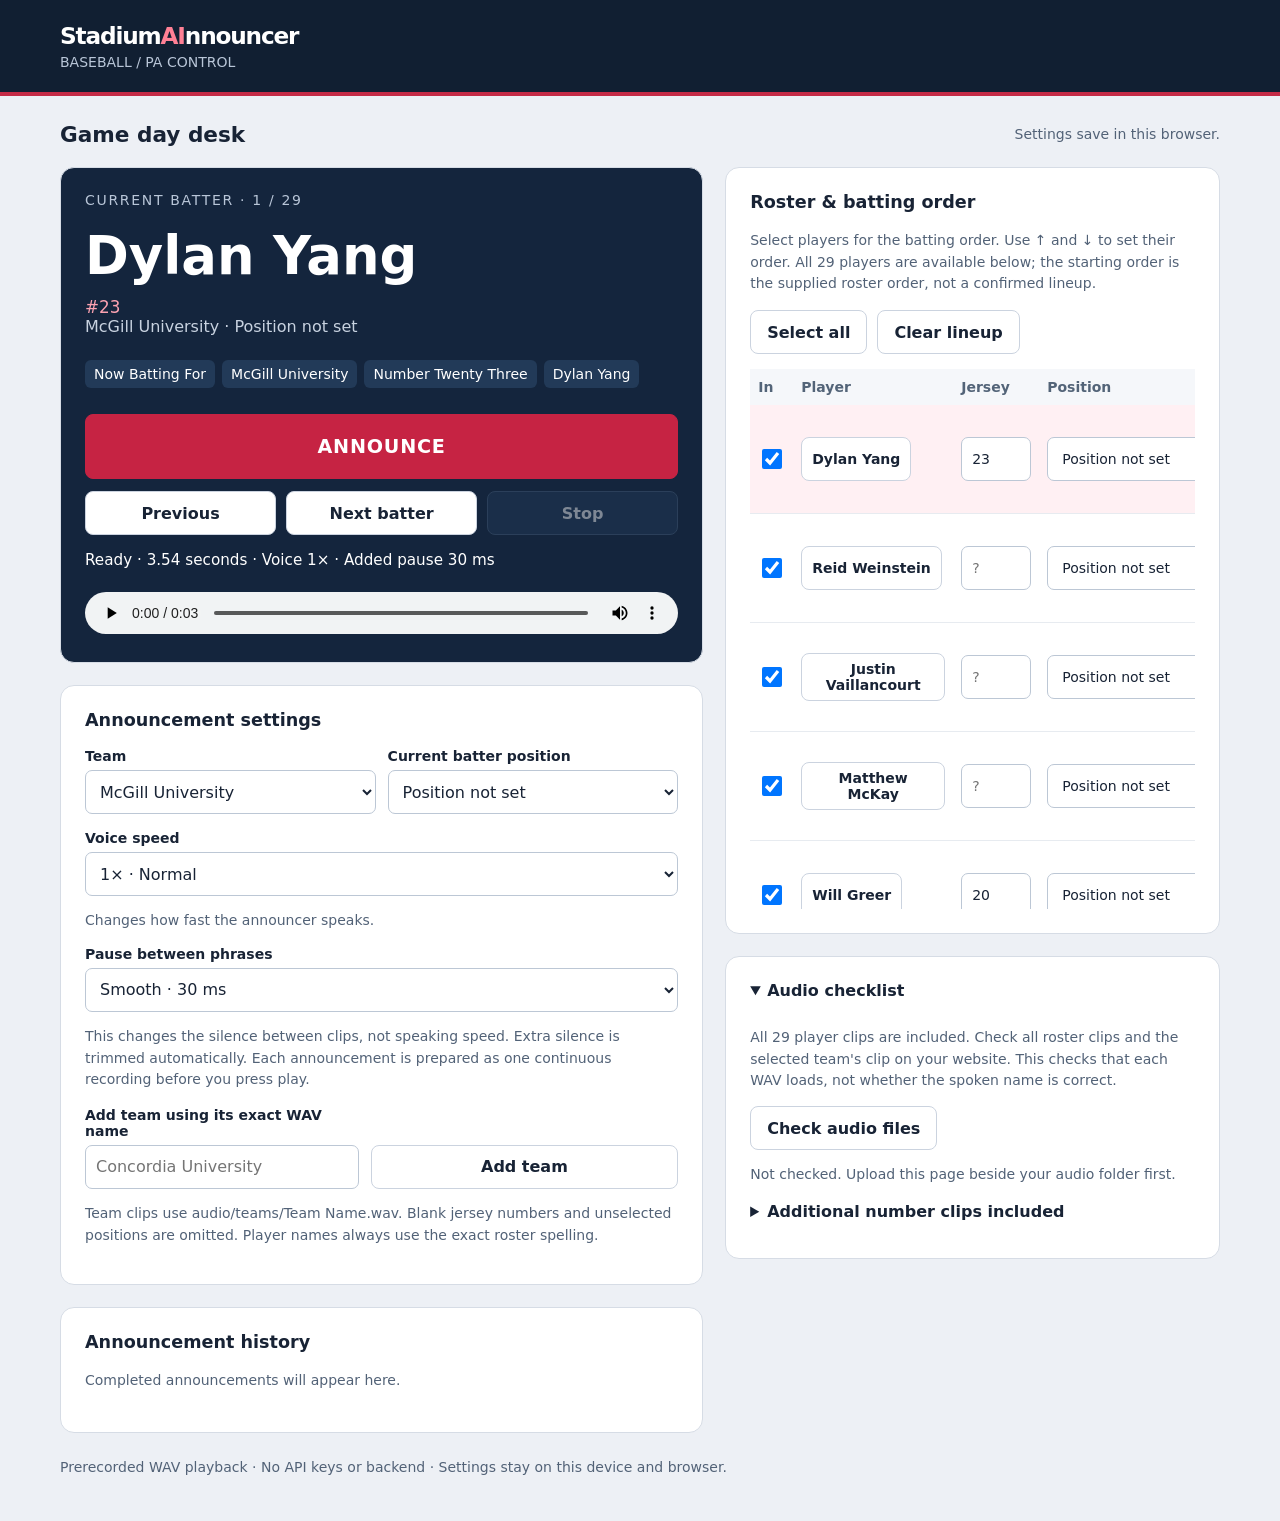
==== commit e09bf1a8: "Replace position voice clips; add actual voice speed and clarify phrase pauses" ====
--- a/index.html
+++ b/index.html
@@ -1,7 +1,7 @@
 <!doctype html>
 <html lang="en"><head><meta charset="utf-8"><meta name="viewport" content="width=device-width,initial-scale=1"><title>StadiumAInnouncer | Baseball PA</title><meta name="description" content="Modular baseball PA announcements using your prerecorded WAV clips."><link rel="icon" href="data:image/svg+xml,%3Csvg xmlns='http://www.w3.org/2000/svg' viewBox='0 0 32 32'%3E%3Crect width='32' height='32' rx='7' fill='%23b51e3b'/%3E%3Ctext x='7' y='24' fill='white' font-size='23' font-family='Arial'%3ES%3C/text%3E%3C/svg%3E"><style>
 :root{font-family:system-ui,-apple-system,BlinkMacSystemFont,'Segoe UI',sans-serif;color:#182335;background:#edf0f5;font-size:16px}*{box-sizing:border-box}body{margin:0}header{background:#111f32;color:white;padding:22px max(20px,calc((100vw - 1160px)/2));border-bottom:4px solid #c52b46}header strong{font-size:1.45rem;letter-spacing:-.05em}header strong span{color:#ff8095}header p{margin:5px 0 0;color:#b9c6d8;font-size:.875rem}main{max-width:1200px;margin:auto;padding:26px 20px}.topline{display:flex;align-items:center;justify-content:space-between;gap:15px;margin-bottom:20px}h1{font-size:1.35rem;margin:0}h2{font-size:1.1rem;margin:0 0 18px}.layout{display:grid;grid-template-columns:minmax(0,1.3fr) minmax(300px,1fr);gap:22px}.panel{background:white;border:1px solid #d6dce5;border-radius:14px;padding:24px;margin-bottom:22px}.batter{background:#14253d;color:white;position:relative;overflow:hidden}.eyebrow{font-size:.875rem;text-transform:uppercase;letter-spacing:.12em;color:#b9c6d8}.name{font-size:clamp(2rem,5vw,3.3rem);font-weight:800;line-height:1.12;margin:18px 0 12px;overflow-wrap:anywhere}.jersey{font-size:1.05rem;color:#fba2b1}.subtitle{color:#c8d2e0;margin-bottom:24px}.sequence{display:flex;flex-wrap:wrap;gap:7px;margin:16px 0}.clip{padding:6px 9px;background:#223a58;border-radius:6px;font-size:.875rem}.clip.active{background:#ffe28b;color:#15233a}button,input,select{font:inherit}button{border:1px solid #cbd3df;border-radius:8px;padding:11px 16px;background:white;color:#182335;cursor:pointer;min-height:44px;font-weight:650}button:hover{filter:brightness(.95)}button:disabled{opacity:.45;cursor:not-allowed}button:focus-visible,input:focus-visible,select:focus-visible,summary:focus-visible{outline:3px solid #2575de;outline-offset:3px}.primary{width:100%;background:#c62343;color:white;border-color:#c62343;font-size:1.2rem;letter-spacing:.04em;padding:20px;margin-top:10px}.transport{display:flex;gap:10px;margin-top:12px}.transport button{flex:1}.stop{background:#233b58;color:white;border-color:#47607d}.status{min-height:26px;margin:16px 0 0;font-size:.95rem;overflow-wrap:anywhere}.row{display:flex;gap:12px;align-items:end}.row>*{flex:1;min-width:0}label{display:block;font-size:.875rem;font-weight:650;margin:0 0 6px}select,input{width:100%;border:1px solid #bcc7d5;border-radius:7px;padding:10px;background:white;color:#182335;min-height:44px}.help{font-size:.875rem;color:#526277;line-height:1.55}.toolbar{display:flex;gap:10px;flex-wrap:wrap;margin:15px 0}.scroll{overflow:auto;max-height:540px}table{border-collapse:collapse;width:100%;font-size:.875rem}th{text-align:left;color:#536478;padding:10px 8px;background:#f5f7fa;position:sticky;top:0}td{padding:10px 8px;border-bottom:1px solid #e7ebf0}td:first-child{width:50px}td input[type=checkbox]{width:20px;min-height:20px;height:20px}td input[type=text]{min-width:65px;width:70px}td select{min-width:175px}td button{padding:7px 10px;font-size:.875rem}.selected{background:#fff0f3}.playercell{min-width:160px}.playercell small{display:block;color:#5b687a;margin-top:3px}.history{padding-left:20px;margin-bottom:0}.history li{padding:10px 0;border-bottom:1px solid #edf0f5;line-height:1.45}.history small{display:block;color:#617083}summary{cursor:pointer;font-weight:700;min-height:32px}.files{padding:0;list-style:none}.files li{font-size:.875rem;padding:9px 0;border-bottom:1px solid #e7ebf0;overflow-wrap:anywhere}.ok{color:#17703f}.bad{color:#ac203a}.muted{color:#5b687a}footer{font-size:.875rem;color:#526277;padding:4px 0 20px}audio{width:100%;margin-top:15px;height:42px}@media(max-width:820px){.layout{grid-template-columns:1fr}.panel{padding:20px}.topline{align-items:start;flex-direction:column}}@media(max-width:450px){main{padding:20px 12px}.row{flex-direction:column;align-items:stretch}.transport{flex-wrap:wrap}.transport button{padding:11px 8px}.panel{padding:17px}}
-</style></head><body><header><strong>Stadium<span>AI</span>nnouncer</strong><p>BASEBALL / PA CONTROL</p></header><main><div class="topline"><h1>Game day desk</h1><span class="help" id="saveStatus">Settings save in this browser.</span></div><div class="layout"><section><div class="panel batter"><div class="eyebrow" id="slot">Current batter</div><div class="name" id="batterName"></div><div class="jersey" id="batterNumber"></div><div class="subtitle" id="batterDetails"></div><div class="sequence" id="sequence"></div><button class="primary" id="announce">ANNOUNCE</button><div class="transport"><button id="previous">Previous</button><button id="next">Next batter</button><button class="stop" id="stop" disabled>Stop</button></div><p class="status" id="status" role="status" aria-live="polite">Ready. Check audio before your first announcement.</p><audio id="audio" controls preload="auto" aria-label="Announcement audio"></audio></div><div class="panel"><h2>Announcement settings</h2><div class="row"><div><label for="team">Team</label><select id="team"></select></div><div><label for="position">Current batter position</label><select id="position"></select></div></div><div style="margin-top:16px"><label for="gap">Pause between phrases</label><select id="gap"><option value="0">Tight · no added pause</option><option value="30">Smooth · 30 ms</option><option value="60">Relaxed · 60 ms</option><option value="100">Measured · 100 ms</option><option value="150">Spacious · 150 ms</option><option value="200">Slow · 200 ms</option></select><p class="help">Extra silence is trimmed automatically. Each announcement is prepared as one continuous recording before you press play.</p></div><form id="teamForm" class="row" style="margin-top:16px"><div><label for="newTeam">Add team using its exact WAV name</label><input id="newTeam" placeholder="Concordia University" maxlength="100" required></div><button type="submit">Add team</button></form><p class="help">Team clips use audio/teams/Team Name.wav. Blank jersey numbers and unselected positions are omitted. Player names always use the exact roster spelling.</p></div><div class="panel"><h2>Announcement history</h2><p class="help" id="emptyHistory">Completed announcements will appear here.</p><ol class="history" id="history"></ol></div></section><section><div class="panel"><h2>Roster &amp; batting order</h2><p class="help">Select players for the batting order. Use ↑ and ↓ to set their order. All 29 players are available below; the starting order is the supplied roster order, not a confirmed lineup.</p><div class="toolbar"><button id="all">Select all</button><button id="none">Clear lineup</button></div><div class="scroll"><table><thead><tr><th>In</th><th>Player</th><th>Jersey</th><th>Position</th><th>Order</th></tr></thead><tbody id="roster"></tbody></table></div></div><div class="panel"><details open><summary>Audio checklist</summary><p class="help">All 29 player clips are included. Check all roster clips and the selected team's clip on your website. This checks that each WAV loads, not whether the spoken name is correct.</p><button id="check">Check audio files</button><p class="help" id="checkStatus">Not checked. Upload this page beside your audio folder first.</p><ul class="files" id="files"></ul><details><summary>Additional number clips included</summary><p class="help">These clips are included alongside Number One.wav through Number Ten.wav. Use Check audio files above to verify loading.</p><ul class="files" id="missingNumbers"></ul></details></details></div></section></div><footer>Prerecorded WAV playback · No API keys or backend · Settings stay on this device and browser.</footer></main><script>
+</style></head><body><header><strong>Stadium<span>AI</span>nnouncer</strong><p>BASEBALL / PA CONTROL</p></header><main><div class="topline"><h1>Game day desk</h1><span class="help" id="saveStatus">Settings save in this browser.</span></div><div class="layout"><section><div class="panel batter"><div class="eyebrow" id="slot">Current batter</div><div class="name" id="batterName"></div><div class="jersey" id="batterNumber"></div><div class="subtitle" id="batterDetails"></div><div class="sequence" id="sequence"></div><button class="primary" id="announce">ANNOUNCE</button><div class="transport"><button id="previous">Previous</button><button id="next">Next batter</button><button class="stop" id="stop" disabled>Stop</button></div><p class="status" id="status" role="status" aria-live="polite">Ready. Check audio before your first announcement.</p><audio id="audio" controls preload="auto" aria-label="Announcement audio"></audio></div><div class="panel"><h2>Announcement settings</h2><div class="row"><div><label for="team">Team</label><select id="team"></select></div><div><label for="position">Current batter position</label><select id="position"></select></div></div><div style="margin-top:16px"><label for="speed">Voice speed</label><select id="speed"><option value="0.85">0.85× · Slower</option><option value="1">1× · Normal</option><option value="1.1">1.1× · Slightly faster</option><option value="1.25">1.25× · Faster</option><option value="1.5">1.5× · Fastest</option></select><p class="help">Changes how fast the announcer speaks.</p><label for="gap">Pause between phrases</label><select id="gap"><option value="0">Tight · no added pause</option><option value="30">Smooth · 30 ms</option><option value="60">Relaxed · 60 ms</option><option value="100">Measured · 100 ms</option><option value="150">Spacious · 150 ms</option><option value="200">Long pause · 200 ms</option><option value="400">Very long pause · 400 ms</option></select><p class="help">This changes the silence between clips, not speaking speed. Extra silence is trimmed automatically. Each announcement is prepared as one continuous recording before you press play.</p></div><form id="teamForm" class="row" style="margin-top:16px"><div><label for="newTeam">Add team using its exact WAV name</label><input id="newTeam" placeholder="Concordia University" maxlength="100" required></div><button type="submit">Add team</button></form><p class="help">Team clips use audio/teams/Team Name.wav. Blank jersey numbers and unselected positions are omitted. Player names always use the exact roster spelling.</p></div><div class="panel"><h2>Announcement history</h2><p class="help" id="emptyHistory">Completed announcements will appear here.</p><ol class="history" id="history"></ol></div></section><section><div class="panel"><h2>Roster &amp; batting order</h2><p class="help">Select players for the batting order. Use ↑ and ↓ to set their order. All 29 players are available below; the starting order is the supplied roster order, not a confirmed lineup.</p><div class="toolbar"><button id="all">Select all</button><button id="none">Clear lineup</button></div><div class="scroll"><table><thead><tr><th>In</th><th>Player</th><th>Jersey</th><th>Position</th><th>Order</th></tr></thead><tbody id="roster"></tbody></table></div></div><div class="panel"><details open><summary>Audio checklist</summary><p class="help">All 29 player clips are included. Check all roster clips and the selected team's clip on your website. This checks that each WAV loads, not whether the spoken name is correct.</p><button id="check">Check audio files</button><p class="help" id="checkStatus">Not checked. Upload this page beside your audio folder first.</p><ul class="files" id="files"></ul><details><summary>Additional number clips included</summary><p class="help">These clips are included alongside Number One.wav through Number Ten.wav. Use Check audio files above to verify loading.</p><ul class="files" id="missingNumbers"></ul></details></details></div></section></div><footer>Prerecorded WAV playback · No API keys or backend · Settings stay on this device and browser.</footer></main><script>
 'use strict';
 // Single-page, dependency-free application. Audio paths are relative to index.html.
 const originalRoster=[[23,'Dylan Yang'],['','Reid Weinstein'],['','Justin Vaillancourt'],['','Matthew McKay'],[20,'Will Greer'],[5,'Agastya Kushari'],[6,'Gabriel Maffucci-Fitanides'],[16,'Radbod Yazdanfar'],[12,'Tate Spence'],[7,'Marcus De La Cruz'],['','Keane Santos'],['','Matthew Baici'],['','Sri Paturi'],[52,'Alex Strapko'],[10,'Xavier Felx'],[17,'Sam Walsh'],['','Andrew Mueller'],['','Vincent Douville'],[29,'Bentley Dodson'],[45,'Dawson Kusel'],[13,'Gabriel Recque-Cruz'],[22,'Jackson Cohen'],['','William Durnford'],['','Matt Weitzman'],['','Owen Wong'],[37,'Davis Nickel'],['','Gabriel Vaillancourt'],[8,'Nathaniel Steffler'],[9,'Robby Glusker']];
@@ -32,18 +32,19 @@
 } catch(e) {}
 
 state.teams=[...new Set([...includedTeams,...state.teams])];
-state.gapMs=[0,30,60,100,150,200].includes(state.gapMs)?state.gapMs:30;
+state.gapMs=[0,30,60,100,150,200,400].includes(state.gapMs)?state.gapMs:30;
+state.speed=[0.85,1,1.1,1.25,1.5].includes(state.speed)?state.speed:1;
 let busy=false,history=[],checks=new Map(),checkRun=false;
 const audio=$('audio');
 function save(){try{localStorage.setItem(key,JSON.stringify(state));$('saveStatus').textContent='Saved in this browser.';}catch(e){$('saveStatus').textContent='Browser storage unavailable. Changes last until this page closes.';}}
 function lineup(){return state.players.filter(p=>p.active)}
 function current(){const list=lineup();return list.find(p=>p.id===state.current)||list[0]}
 function path(folder,name){return 'audio/'+folder+'/'+name+'.wav'}
-function url(p){return p.split('/').map(encodeURIComponent).join('/')}
+function url(p){return p.split('/').map(encodeURIComponent).join('/')+(p.startsWith('audio/positions/')?'?voice=positions-v2':'')}
 function segments(p){if(!p)return [];return [path('phrases','Now Batting For'),path('teams',state.team),...(p.number!==''?[path('numbers','Number '+numberWords(p.number))]:[]),...(p.position?[path('positions',positions[p.position])]:[]),path('players',p.name)];}
 function node(tag,text,cls){const e=document.createElement(tag);if(text!==undefined)e.textContent=text;if(cls)e.className=cls;return e;}
 function fillPositions(select,value){select.replaceChildren();for(const [k,v]of Object.entries(positions)){const o=node('option',k||v);o.value=k;select.append(o)}select.value=value;}
-function render(){const p=current();if(p)state.current=p.id;$('slot').textContent=p?'Current batter · '+(lineup().findIndex(x=>x.id===p.id)+1)+' / '+lineup().length:'Current batter';$('batterName').textContent=p?p.name:'Set your lineup';$('batterNumber').textContent=p?(p.number!==''?'#'+p.number:'Jersey number not set'):'';$('batterDetails').textContent=p?state.team+' · '+(p.position||'Position not set'):'Select at least one player below.';$('sequence').replaceChildren(...segments(p).map(s=>node('span',s.split('/').pop().slice(0,-4),'clip')));$('team').replaceChildren(...state.teams.map(t=>{const o=node('option',t);o.value=t;return o}));$('team').value=state.team;fillPositions($('position'),p?p.position:'');$('position').disabled=!p||busy;$('announce').disabled=!p||busy;$('previous').disabled=!p||busy;$('next').disabled=!p||busy;$('stop').disabled=!busy;$('team').disabled=busy;$('roster').replaceChildren();for(const [i,player]of state.players.entries()){const tr=node('tr',undefined,p&&p.id===player.id?'selected':'');const inCell=node('td'),cb=document.createElement('input');cb.type='checkbox';cb.checked=player.active;cb.disabled=busy;cb.setAttribute('aria-label','Include '+player.name);cb.onchange=()=>{player.active=cb.checked;save();render()};inCell.append(cb);const playerCell=node('td',undefined,'playercell'),jump=node('button',player.name);jump.disabled=busy;jump.onclick=()=>{player.active=true;state.current=player.id;save();render()};playerCell.append(jump);const nc=node('td'),num=document.createElement('input');num.type='text';num.inputMode='numeric';num.maxLength=2;num.value=player.number;num.placeholder='?';num.disabled=busy;num.setAttribute('aria-label','Jersey number for '+player.name);num.onchange=()=>{const v=num.value.trim();if(!/^(|[0-9]{1,2})$/.test(v)){num.value=player.number;return}player.number=v;save();render()};nc.append(num);const pc=node('td'),sel=document.createElement('select');fillPositions(sel,player.position);sel.disabled=busy;sel.setAttribute('aria-label','Position for '+player.name);sel.onchange=()=>{player.position=sel.value;save();render()};pc.append(sel);const order=node('td');for(const [label,d]of [['↑',-1],['↓',1]]){const b=node('button',label);b.disabled=busy||i+d<0||i+d>=state.players.length;b.setAttribute('aria-label','Move '+player.name+(d<0?' up':' down'));b.onclick=()=>{[state.players[i],state.players[i+d]]=[state.players[i+d],state.players[i]];save();render()};order.append(b)}tr.append(inCell,playerCell,nc,pc,order);$('roster').append(tr)}$('all').disabled=busy;$('none').disabled=busy;for(const e of $('teamForm').elements)e.disabled=busy;$('gap').value=String(state.gapMs);$('gap').disabled=busy;if(!busy)prepareCurrent();}
+function render(){const p=current();if(p)state.current=p.id;$('slot').textContent=p?'Current batter · '+(lineup().findIndex(x=>x.id===p.id)+1)+' / '+lineup().length:'Current batter';$('batterName').textContent=p?p.name:'Set your lineup';$('batterNumber').textContent=p?(p.number!==''?'#'+p.number:'Jersey number not set'):'';$('batterDetails').textContent=p?state.team+' · '+(p.position||'Position not set'):'Select at least one player below.';$('sequence').replaceChildren(...segments(p).map(s=>node('span',s.split('/').pop().slice(0,-4),'clip')));$('team').replaceChildren(...state.teams.map(t=>{const o=node('option',t);o.value=t;return o}));$('team').value=state.team;fillPositions($('position'),p?p.position:'');$('position').disabled=!p||busy;$('announce').disabled=!p||busy;$('previous').disabled=!p||busy;$('next').disabled=!p||busy;$('stop').disabled=!busy;$('team').disabled=busy;$('roster').replaceChildren();for(const [i,player]of state.players.entries()){const tr=node('tr',undefined,p&&p.id===player.id?'selected':'');const inCell=node('td'),cb=document.createElement('input');cb.type='checkbox';cb.checked=player.active;cb.disabled=busy;cb.setAttribute('aria-label','Include '+player.name);cb.onchange=()=>{player.active=cb.checked;save();render()};inCell.append(cb);const playerCell=node('td',undefined,'playercell'),jump=node('button',player.name);jump.disabled=busy;jump.onclick=()=>{player.active=true;state.current=player.id;save();render()};playerCell.append(jump);const nc=node('td'),num=document.createElement('input');num.type='text';num.inputMode='numeric';num.maxLength=2;num.value=player.number;num.placeholder='?';num.disabled=busy;num.setAttribute('aria-label','Jersey number for '+player.name);num.onchange=()=>{const v=num.value.trim();if(!/^(|[0-9]{1,2})$/.test(v)){num.value=player.number;return}player.number=v;save();render()};nc.append(num);const pc=node('td'),sel=document.createElement('select');fillPositions(sel,player.position);sel.disabled=busy;sel.setAttribute('aria-label','Position for '+player.name);sel.onchange=()=>{player.position=sel.value;save();render()};pc.append(sel);const order=node('td');for(const [label,d]of [['↑',-1],['↓',1]]){const b=node('button',label);b.disabled=busy||i+d<0||i+d>=state.players.length;b.setAttribute('aria-label','Move '+player.name+(d<0?' up':' down'));b.onclick=()=>{[state.players[i],state.players[i+d]]=[state.players[i+d],state.players[i]];save();render()};order.append(b)}tr.append(inCell,playerCell,nc,pc,order);$('roster').append(tr)}$('all').disabled=busy;$('none').disabled=busy;for(const e of $('teamForm').elements)e.disabled=busy;$('gap').value=String(state.gapMs);$('gap').disabled=busy;$('speed').value=String(state.speed);if(!busy)prepareCurrent();}
 function message(t){$('status').textContent=t}
 // Decode and join WAV samples locally. Playback still uses one ordinary audio element.
 const clipCache=new Map(), announcementCache=new Map();
@@ -103,15 +104,17 @@
  while(announcementCache.size>8){const oldest=announcementCache.keys().next().value;if(oldest===prepared?.key){const keep=announcementCache.get(oldest);announcementCache.delete(oldest);announcementCache.set(oldest,keep);continue;}URL.revokeObjectURL(announcementCache.get(oldest).source);announcementCache.delete(oldest);}
  return record;
 }
+function applyVoiceSpeed(){audio.defaultPlaybackRate=state.speed;audio.playbackRate=state.speed;audio.preservesPitch=true;audio.webkitPreservesPitch=true;}
+function readyMessage(){return 'Ready · '+(prepared.duration/state.speed).toFixed(2)+' seconds · Voice '+state.speed+'× · Added pause '+state.gapMs+' ms';}
 function prepareCurrent(){
  if(busy)return;const paths=segments(current()),key=sequenceKey(paths);
  if(!paths.length){preparationToken++;preparingKey='';prepared=null;audio.removeAttribute('src');audio.load();message('Select at least one player.');return;}
- if(prepared?.key===key){$('announce').disabled=false;return;}
+ if(prepared?.key===key){$('announce').disabled=false;applyVoiceSpeed();message(readyMessage());return;}
  if(preparingKey===key)return;
  prepared=null;preparationError='';audio.pause();audio.removeAttribute('src');audio.load();preparingKey=key;const token=++preparationToken;
  $('announce').disabled=true;$('announce').textContent='PREPARING…';message('Preparing smooth announcement…');
  buildAnnouncement(paths,state.gapMs).then(result=>{
-  if(token!==preparationToken)return;prepared=result;preparingKey='';audio.src=result.source;audio.load();$('announce').disabled=false;$('announce').textContent='ANNOUNCE';message('Ready. Smooth playback.');
+  if(token!==preparationToken)return;prepared=result;preparingKey='';audio.src=result.source;audio.load();$('announce').disabled=false;$('announce').textContent='ANNOUNCE';applyVoiceSpeed();message(readyMessage());
  }).catch(e=>{if(token!==preparationToken)return;preparingKey='';preparationError=e.message;$('announce').disabled=false;$('announce').textContent='RETRY AUDIO';message('Could not prepare: '+e.message);});
 }
 function finish(text){busy=false;audio.pause();render();message(text);}
@@ -120,14 +123,16 @@
  if(!prepared||prepared.key!==sequenceKey(segments(current()))){prepareCurrent();return;}
  busy=true;audio.currentTime=0;render();message('Announcing '+current().name+'…');
  // Called directly from the tap so mobile browsers allow audio playback.
- const attempt=audio.play();if(attempt)attempt.catch(e=>{if(!busy)return;finish(e.name==='NotAllowedError'?'Tap ANNOUNCE to allow playback.':'Playback failed. Tap ANNOUNCE to retry.');});
+ applyVoiceSpeed();const attempt=audio.play();if(attempt)attempt.catch(e=>{if(!busy)return;finish(e.name==='NotAllowedError'?'Tap ANNOUNCE to allow playback.':'Playback failed. Tap ANNOUNCE to retry.');});
 }
 audio.addEventListener('error',()=>{if(busy)finish('The prepared audio could not play. Tap ANNOUNCE to retry.');});
 audio.addEventListener('timeupdate',()=>{if(!busy||!prepared)return;let active=0;prepared.starts.forEach((t,i)=>{if(audio.currentTime>=t)active=i});[...$('sequence').children].forEach((e,i)=>e.classList.toggle('active',i===active));});
-audio.addEventListener('play',()=>{if(!busy&&prepared){busy=true;render();message('Announcing '+current().name+'…');}});
+audio.addEventListener('loadedmetadata',applyVoiceSpeed);
+audio.addEventListener('play',()=>{applyVoiceSpeed();if(!busy&&prepared){busy=true;render();message('Announcing '+current().name+'…');}});
 audio.addEventListener('ended',()=>{if(!busy)return;const p=current();history.unshift({name:p.name,team:state.team,number:p.number,position:p.position,time:new Date().toLocaleTimeString([], {hour:'2-digit',minute:'2-digit'})});history=history.slice(0,30);$('history').replaceChildren(...history.map(h=>{const li=node('li',(h.number!==''?'#'+h.number+' · ':'')+h.name);li.append(node('small',h.time+' · '+h.team+(h.position?' · '+h.position:'')));return li}));$('emptyHistory').hidden=true;finish('Announcement complete. Advance when the next batter is ready.');});
 $('announce').onclick=playPrepared;
 $('stop').onclick=()=>{if(busy){audio.pause();audio.currentTime=0;finish('Announcement stopped.');}};
+$('speed').onchange=()=>{state.speed=Number($('speed').value);applyVoiceSpeed();save();if(busy)message('Announcing '+current().name+' at '+state.speed+'×');else if(prepared)message(readyMessage());};
 $('gap').onchange=()=>{state.gapMs=Number($('gap').value);save();render();};
 function advance(d){const list=lineup();if(busy||!list.length)return;state.current=list[(list.findIndex(p=>p.id===current().id)+d+list.length)%list.length].id;save();render()}
 $('previous').onclick=()=>advance(-1);$('next').onclick=()=>advance(1);$('position').onchange=()=>{current().position=$('position').value;save();render()};$('team').onchange=()=>{state.team=$('team').value;save();render()};$('teamForm').onsubmit=e=>{e.preventDefault();const t=$('newTeam').value.trim().replace(/\.wav$/i,'');if(!t||/[\\/]/.test(t)){message('Use a team filename without a folder path.');return}if(!state.teams.includes(t))state.teams.push(t);state.team=t;$('newTeam').value='';save();render()};$('all').onclick=()=>{state.players.forEach(p=>p.active=true);save();render()};$('none').onclick=()=>{state.players.forEach(p=>p.active=false);save();render()};
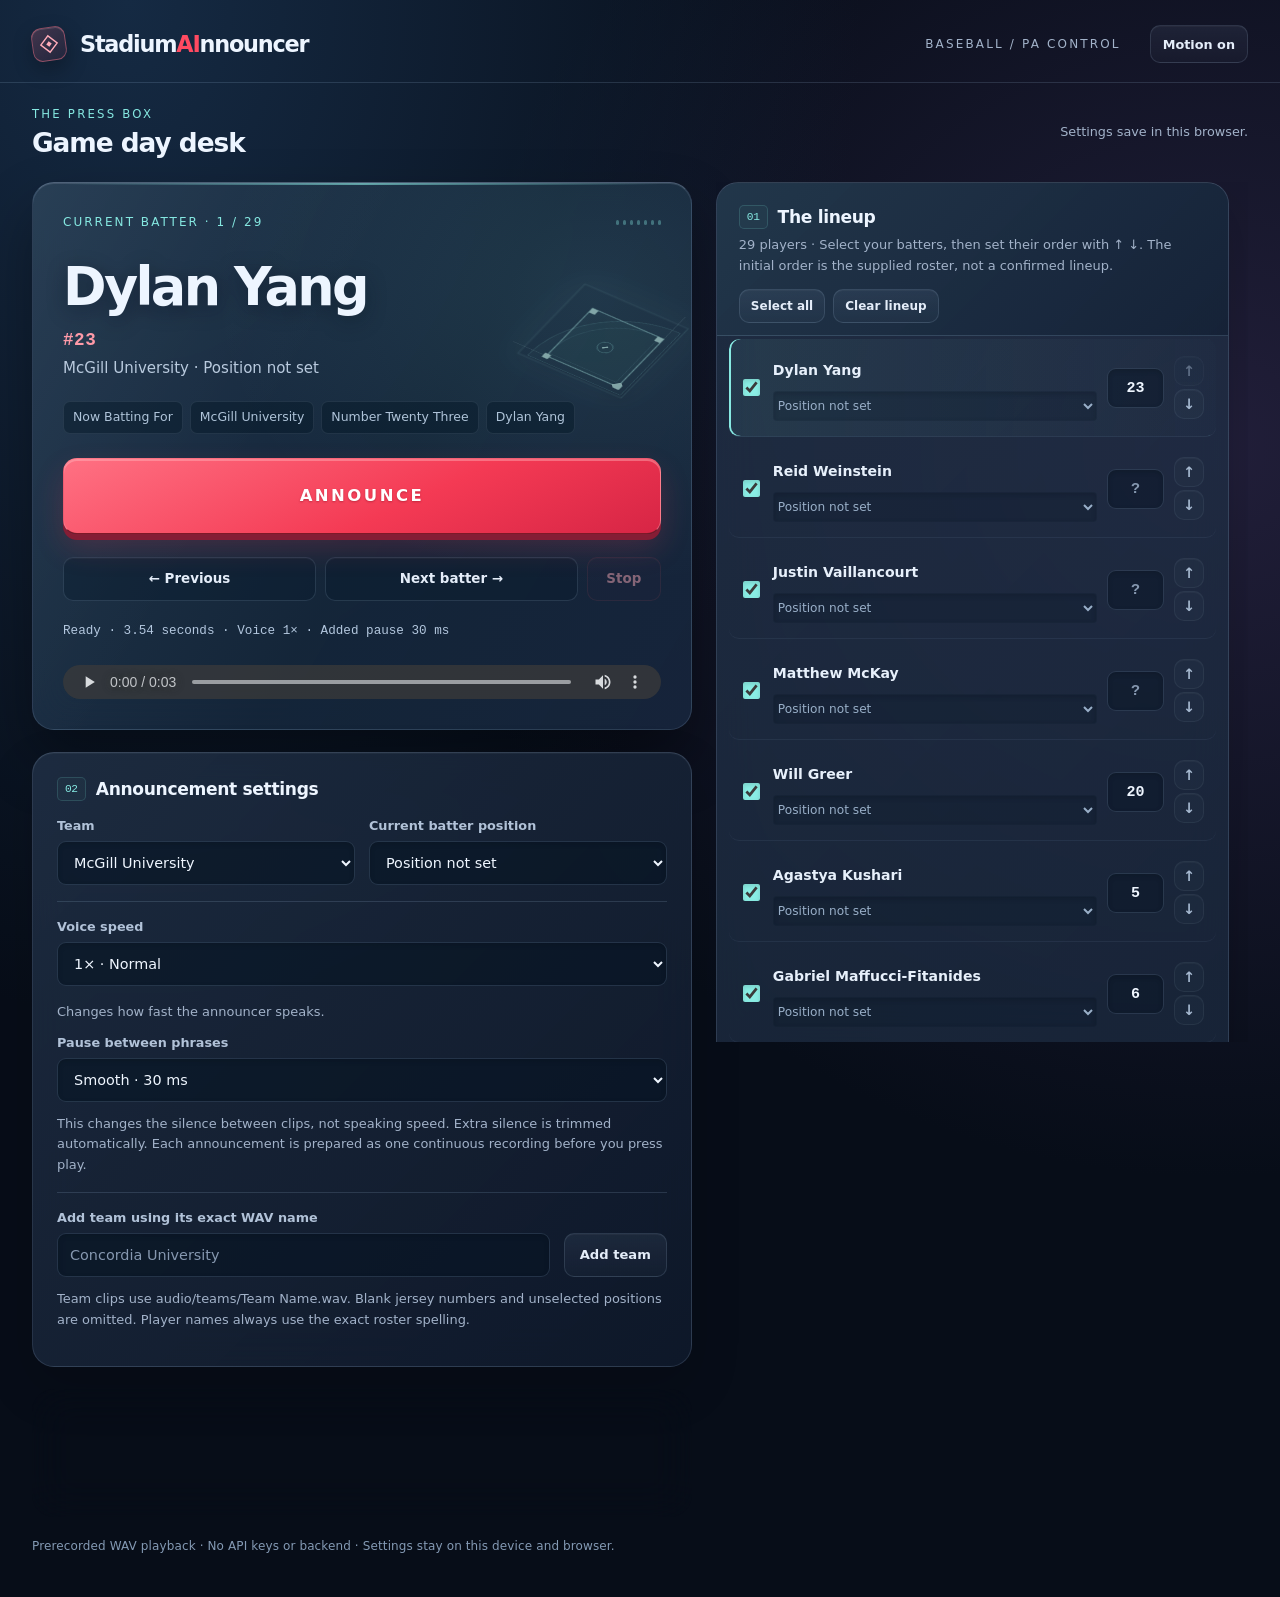
==== commit 2f86901e: "Redesign PA desk with glass panels, 3D baseball motion, and scrollable compact roster" ====
--- a/index.html
+++ b/index.html
@@ -1,7 +1,22 @@
 <!doctype html>
 <html lang="en"><head><meta charset="utf-8"><meta name="viewport" content="width=device-width,initial-scale=1"><title>StadiumAInnouncer | Baseball PA</title><meta name="description" content="Modular baseball PA announcements using your prerecorded WAV clips."><link rel="icon" href="data:image/svg+xml,%3Csvg xmlns='http://www.w3.org/2000/svg' viewBox='0 0 32 32'%3E%3Crect width='32' height='32' rx='7' fill='%23b51e3b'/%3E%3Ctext x='7' y='24' fill='white' font-size='23' font-family='Arial'%3ES%3C/text%3E%3C/svg%3E"><style>
-:root{font-family:system-ui,-apple-system,BlinkMacSystemFont,'Segoe UI',sans-serif;color:#182335;background:#edf0f5;font-size:16px}*{box-sizing:border-box}body{margin:0}header{background:#111f32;color:white;padding:22px max(20px,calc((100vw - 1160px)/2));border-bottom:4px solid #c52b46}header strong{font-size:1.45rem;letter-spacing:-.05em}header strong span{color:#ff8095}header p{margin:5px 0 0;color:#b9c6d8;font-size:.875rem}main{max-width:1200px;margin:auto;padding:26px 20px}.topline{display:flex;align-items:center;justify-content:space-between;gap:15px;margin-bottom:20px}h1{font-size:1.35rem;margin:0}h2{font-size:1.1rem;margin:0 0 18px}.layout{display:grid;grid-template-columns:minmax(0,1.3fr) minmax(300px,1fr);gap:22px}.panel{background:white;border:1px solid #d6dce5;border-radius:14px;padding:24px;margin-bottom:22px}.batter{background:#14253d;color:white;position:relative;overflow:hidden}.eyebrow{font-size:.875rem;text-transform:uppercase;letter-spacing:.12em;color:#b9c6d8}.name{font-size:clamp(2rem,5vw,3.3rem);font-weight:800;line-height:1.12;margin:18px 0 12px;overflow-wrap:anywhere}.jersey{font-size:1.05rem;color:#fba2b1}.subtitle{color:#c8d2e0;margin-bottom:24px}.sequence{display:flex;flex-wrap:wrap;gap:7px;margin:16px 0}.clip{padding:6px 9px;background:#223a58;border-radius:6px;font-size:.875rem}.clip.active{background:#ffe28b;color:#15233a}button,input,select{font:inherit}button{border:1px solid #cbd3df;border-radius:8px;padding:11px 16px;background:white;color:#182335;cursor:pointer;min-height:44px;font-weight:650}button:hover{filter:brightness(.95)}button:disabled{opacity:.45;cursor:not-allowed}button:focus-visible,input:focus-visible,select:focus-visible,summary:focus-visible{outline:3px solid #2575de;outline-offset:3px}.primary{width:100%;background:#c62343;color:white;border-color:#c62343;font-size:1.2rem;letter-spacing:.04em;padding:20px;margin-top:10px}.transport{display:flex;gap:10px;margin-top:12px}.transport button{flex:1}.stop{background:#233b58;color:white;border-color:#47607d}.status{min-height:26px;margin:16px 0 0;font-size:.95rem;overflow-wrap:anywhere}.row{display:flex;gap:12px;align-items:end}.row>*{flex:1;min-width:0}label{display:block;font-size:.875rem;font-weight:650;margin:0 0 6px}select,input{width:100%;border:1px solid #bcc7d5;border-radius:7px;padding:10px;background:white;color:#182335;min-height:44px}.help{font-size:.875rem;color:#526277;line-height:1.55}.toolbar{display:flex;gap:10px;flex-wrap:wrap;margin:15px 0}.scroll{overflow:auto;max-height:540px}table{border-collapse:collapse;width:100%;font-size:.875rem}th{text-align:left;color:#536478;padding:10px 8px;background:#f5f7fa;position:sticky;top:0}td{padding:10px 8px;border-bottom:1px solid #e7ebf0}td:first-child{width:50px}td input[type=checkbox]{width:20px;min-height:20px;height:20px}td input[type=text]{min-width:65px;width:70px}td select{min-width:175px}td button{padding:7px 10px;font-size:.875rem}.selected{background:#fff0f3}.playercell{min-width:160px}.playercell small{display:block;color:#5b687a;margin-top:3px}.history{padding-left:20px;margin-bottom:0}.history li{padding:10px 0;border-bottom:1px solid #edf0f5;line-height:1.45}.history small{display:block;color:#617083}summary{cursor:pointer;font-weight:700;min-height:32px}.files{padding:0;list-style:none}.files li{font-size:.875rem;padding:9px 0;border-bottom:1px solid #e7ebf0;overflow-wrap:anywhere}.ok{color:#17703f}.bad{color:#ac203a}.muted{color:#5b687a}footer{font-size:.875rem;color:#526277;padding:4px 0 20px}audio{width:100%;margin-top:15px;height:42px}@media(max-width:820px){.layout{grid-template-columns:1fr}.panel{padding:20px}.topline{align-items:start;flex-direction:column}}@media(max-width:450px){main{padding:20px 12px}.row{flex-direction:column;align-items:stretch}.transport{flex-wrap:wrap}.transport button{padding:11px 8px}.panel{padding:17px}}
-</style></head><body><header><strong>Stadium<span>AI</span>nnouncer</strong><p>BASEBALL / PA CONTROL</p></header><main><div class="topline"><h1>Game day desk</h1><span class="help" id="saveStatus">Settings save in this browser.</span></div><div class="layout"><section><div class="panel batter"><div class="eyebrow" id="slot">Current batter</div><div class="name" id="batterName"></div><div class="jersey" id="batterNumber"></div><div class="subtitle" id="batterDetails"></div><div class="sequence" id="sequence"></div><button class="primary" id="announce">ANNOUNCE</button><div class="transport"><button id="previous">Previous</button><button id="next">Next batter</button><button class="stop" id="stop" disabled>Stop</button></div><p class="status" id="status" role="status" aria-live="polite">Ready. Check audio before your first announcement.</p><audio id="audio" controls preload="auto" aria-label="Announcement audio"></audio></div><div class="panel"><h2>Announcement settings</h2><div class="row"><div><label for="team">Team</label><select id="team"></select></div><div><label for="position">Current batter position</label><select id="position"></select></div></div><div style="margin-top:16px"><label for="speed">Voice speed</label><select id="speed"><option value="0.85">0.85× · Slower</option><option value="1">1× · Normal</option><option value="1.1">1.1× · Slightly faster</option><option value="1.25">1.25× · Faster</option><option value="1.5">1.5× · Fastest</option></select><p class="help">Changes how fast the announcer speaks.</p><label for="gap">Pause between phrases</label><select id="gap"><option value="0">Tight · no added pause</option><option value="30">Smooth · 30 ms</option><option value="60">Relaxed · 60 ms</option><option value="100">Measured · 100 ms</option><option value="150">Spacious · 150 ms</option><option value="200">Long pause · 200 ms</option><option value="400">Very long pause · 400 ms</option></select><p class="help">This changes the silence between clips, not speaking speed. Extra silence is trimmed automatically. Each announcement is prepared as one continuous recording before you press play.</p></div><form id="teamForm" class="row" style="margin-top:16px"><div><label for="newTeam">Add team using its exact WAV name</label><input id="newTeam" placeholder="Concordia University" maxlength="100" required></div><button type="submit">Add team</button></form><p class="help">Team clips use audio/teams/Team Name.wav. Blank jersey numbers and unselected positions are omitted. Player names always use the exact roster spelling.</p></div><div class="panel"><h2>Announcement history</h2><p class="help" id="emptyHistory">Completed announcements will appear here.</p><ol class="history" id="history"></ol></div></section><section><div class="panel"><h2>Roster &amp; batting order</h2><p class="help">Select players for the batting order. Use ↑ and ↓ to set their order. All 29 players are available below; the starting order is the supplied roster order, not a confirmed lineup.</p><div class="toolbar"><button id="all">Select all</button><button id="none">Clear lineup</button></div><div class="scroll"><table><thead><tr><th>In</th><th>Player</th><th>Jersey</th><th>Position</th><th>Order</th></tr></thead><tbody id="roster"></tbody></table></div></div><div class="panel"><details open><summary>Audio checklist</summary><p class="help">All 29 player clips are included. Check all roster clips and the selected team's clip on your website. This checks that each WAV loads, not whether the spoken name is correct.</p><button id="check">Check audio files</button><p class="help" id="checkStatus">Not checked. Upload this page beside your audio folder first.</p><ul class="files" id="files"></ul><details><summary>Additional number clips included</summary><p class="help">These clips are included alongside Number One.wav through Number Ten.wav. Use Check audio files above to verify loading.</p><ul class="files" id="missingNumbers"></ul></details></details></div></section></div><footer>Prerecorded WAV playback · No API keys or backend · Settings stay on this device and browser.</footer></main><script>
+:root{color-scheme:dark;font-family:Inter,ui-sans-serif,system-ui,-apple-system,BlinkMacSystemFont,'Segoe UI',sans-serif;color:#edf5ff;background:#070d18;font-size:16px;--muted:#a2b2c9;--line:rgba(181,211,244,.15);--red:#ff4a61;--cyan:#85e8e1}
+*{box-sizing:border-box}body{margin:0;min-height:100vh;background:radial-gradient(ellipse at 10% 0%,#152a43 0,transparent 45%),radial-gradient(ellipse at 95% 28%,#211e39 0,transparent 45%),#070d18}body:before{content:'';position:fixed;inset:0;pointer-events:none;background:repeating-linear-gradient(90deg,transparent 0,transparent 95px,#b7d4f704 96px),repeating-linear-gradient(0deg,transparent 0,transparent 95px,#b7d4f704 96px);z-index:-1}button,input,select{font:inherit}button{cursor:pointer}button:disabled{opacity:.48;cursor:not-allowed}button,input,select,summary{-webkit-tap-highlight-color:transparent}button:focus-visible,input:focus-visible,select:focus-visible,summary:focus-visible,[tabindex]:focus-visible{outline:3px solid var(--cyan);outline-offset:4px}
+header{max-width:1504px;padding:25px 32px 19px;margin:auto;display:flex;align-items:center;gap:14px;border-bottom:1px solid var(--line)}header strong{font-size:1.4rem;letter-spacing:-.055em}header strong span{color:var(--red)}header p{margin:0 0 0 auto;color:var(--muted);font-size:.75rem;letter-spacing:.18em}.brand-mark{width:34px;height:34px;display:grid;place-items:center;border:1px solid #ff758973;border-radius:10px;background:linear-gradient(145deg,#ff718a33,#ae233317);box-shadow:0 8px 20px #0004,inset 0 1px 0 #ffffff26;transform:rotate(-8deg)}.brand-mark svg{width:22px;height:22px}.motion-toggle{margin-left:15px!important;font-size:.8rem!important;padding:8px 12px!important;min-height:38px!important}
+main{max-width:1504px;margin:auto;padding:24px 32px}.topline{display:flex;align-items:center;justify-content:space-between;gap:16px;margin-bottom:24px}h1{font-size:1.65rem;letter-spacing:-.04em;margin:0}.desk-label{font-size:.73rem;letter-spacing:.19em;text-transform:uppercase;color:var(--cyan);margin-bottom:6px}.topline .help{font-size:.8rem}.layout{display:grid;grid-template-columns:minmax(0,1.24fr) minmax(400px,1fr);gap:24px;align-items:start}.layout>section{min-width:0}.panel{position:relative;background:linear-gradient(135deg,rgba(36,53,76,.73),rgba(15,25,43,.9));border:1px solid var(--line);border-top-color:#c2dcf332;border-radius:22px;padding:24px;margin-bottom:22px;box-shadow:0 20px 50px #00000029,inset 0 1px 0 #ffffff09;backdrop-filter:blur(20px);-webkit-backdrop-filter:blur(20px)}h2{font-size:1.07rem;letter-spacing:-.02em;margin:0 0 17px;display:flex;align-items:center;gap:10px}.section-index{font:500 .7rem ui-monospace,monospace;color:var(--cyan);padding:5px 7px;border:1px solid #85e8e129;border-radius:5px;background:#85e8e108}
+.batter{isolation:isolate;overflow:hidden;padding:30px;background:linear-gradient(120deg,#243b52e8,#15273be8 55%,#17253cf2);border-top-color:#d1e7ff4a;box-shadow:0 30px 60px #0005,inset 0 1px 0 #e3f0ff20;perspective:900px}.batter:before{content:'';position:absolute;inset:0;z-index:-1;pointer-events:none;background:radial-gradient(ellipse at 85% 20%,#8ae8e219,transparent 48%),linear-gradient(120deg,#ffffff08,transparent 40%)}.batter:after{content:'';position:absolute;left:30px;right:30px;top:0;height:2px;background:linear-gradient(90deg,transparent,#89e7e29c,transparent);pointer-events:none}.eyebrow{font-size:.75rem;text-transform:uppercase;letter-spacing:.17em;color:var(--cyan);position:relative;z-index:1}.name{position:relative;z-index:1;font-size:clamp(2.6rem,4.1vw,4.2rem);font-weight:850;letter-spacing:-.05em;line-height:1.05;margin:28px 0 16px;max-width:80%;overflow-wrap:anywhere;text-shadow:0 5px 20px #07132160}.jersey{font:600 1.1rem ui-monospace,SFMono-Regular,monospace;color:#ff9aa8;letter-spacing:.03em;position:relative;z-index:1}.subtitle{color:#b9cade;font-size:.94rem;margin:9px 0 24px;position:relative;z-index:1;max-width:85%}.sequence{display:flex;flex-wrap:wrap;gap:7px;margin:20px 0 24px;position:relative;z-index:1}.clip{border:1px solid #cde6fa18;background:#05152565;border-radius:7px;padding:7px 9px;font-size:.78rem;color:#afc4d9;line-height:1.35}.clip.active{background:#85e8e122;border-color:#85e8e174;color:#aefaf4;box-shadow:0 0 18px #85e8e10d}
+button{min-height:44px;background:linear-gradient(180deg,#b5d3fa14,#b5d3fa07);border:1px solid #b4d2f124;color:#e4edf9;border-radius:10px;padding:10px 15px;font-weight:600;box-shadow:inset 0 1px 0 #ffffff08;transition:background .18s,box-shadow .18s,transform .18s,border-color .18s}button:hover:not(:disabled){background-color:#bfd8fa12;border-color:#b4d2f14f;transform:translateY(-1px)}button:active:not(:disabled){transform:translateY(1px)}.primary{width:100%;min-height:76px;margin:0;background:linear-gradient(155deg,#ff7183,#f43a54 58%,#d72545);border:1px solid #ff97a373;border-bottom-color:#7e1928;color:white;font-size:1.03rem;letter-spacing:.15em;font-weight:800;border-radius:14px;box-shadow:0 6px 0 #851d35,0 14px 30px #fa395332,inset 0 2px 0 #ffbdc266;text-shadow:0 1px 2px #93152a80;position:relative;z-index:1}.primary:hover:not(:disabled){background-color:transparent;box-shadow:0 7px 0 #851d35,0 18px 40px #fa395342,inset 0 2px 0 #ffbdc266;transform:translateY(-1px)}.primary:active:not(:disabled){transform:translateY(4px);box-shadow:0 2px 0 #851d35,0 5px 15px #fa395332}.transport{display:grid;grid-template-columns:1fr 1fr auto;gap:9px;margin-top:23px}.transport button{font-size:.84rem;background:#09192b66}.transport .stop{color:#ffadba;background:#ff4a6109;border-color:#ff66722e;min-width:74px}.status{min-height:38px;margin:20px 0 0;font:400 .79rem/1.6 ui-monospace,monospace;color:#b3c7de;overflow-wrap:anywhere}audio{width:100%;height:34px;margin-top:6px;border-radius:8px;opacity:.83;display:block;color-scheme:dark}.meter{display:flex;align-items:center;gap:4px;height:18px;margin-left:auto}.meter i{width:3px;height:5px;border-radius:3px;background:#89e8e2;opacity:.35}.batter-top{display:flex;align-items:center;gap:12px;position:relative;z-index:1}body.is-playing .meter i{animation:meter .65s ease-in-out infinite alternate;opacity:1}body.is-playing .meter i:nth-child(2n){animation-delay:-.25s}body.is-playing .meter i:nth-child(3n){animation-delay:-.45s}
+.diamond-art{position:absolute;width:200px;height:200px;right:-12px;top:58px;pointer-events:none;opacity:.56;z-index:0;transform-style:preserve-3d;transform:rotateX(48deg) rotateZ(-12deg);animation:float-diamond 10s ease-in-out infinite}.diamond-art svg{width:100%;height:100%;filter:drop-shadow(0 12px 10px #0007)}.diamond-art:after{content:'';position:absolute;inset:38px;border:1px solid #aaf4ee3d;transform:translateZ(-32px) rotate(45deg);box-shadow:0 0 35px #78e9ed13}.graphic-wrap{position:absolute;inset:0;pointer-events:none;transform:rotateX(var(--tilt-x,0deg)) rotateY(var(--tilt-y,0deg));transition:transform .5s ease}.batter>*:not(.graphic-wrap){position:relative}
+.row{display:flex;gap:14px;align-items:end}.row>*{flex:1;min-width:0}label{display:block;font-size:.8rem;font-weight:550;color:#b1c2d8;margin:0 0 8px}input,select{width:100%;min-height:44px;border:1px solid #a7c7ea29;border-radius:9px;padding:10px 12px;background:#08142499;color:#eff6ff;font-size:.9rem;box-shadow:inset 0 2px 5px #0002}select{cursor:pointer;padding-right:22px}select option{background:#14243a;color:#f1f6ff}input::placeholder{color:#8698b0}.help{font-size:.81rem;color:var(--muted);line-height:1.6}.settings-panel .help{margin:12px 0}.settings-panel>div[style]{padding-top:17px;border-top:1px solid var(--line)}#teamForm{padding-top:17px;border-top:1px solid var(--line)}#teamForm button{flex:0 0 auto;font-size:.82rem}.settings-panel #speed{margin-bottom:4px}.history{padding-left:22px;margin-bottom:0;max-height:240px;overflow-y:auto}.history li{padding:10px 0;border-bottom:1px solid var(--line);font-size:.9rem;line-height:1.6}.history small{display:block;color:var(--muted);font-size:.78rem}.history li::marker{color:var(--cyan)}
+.right-rail{position:sticky;top:20px;max-height:calc(100dvh - 40px);overflow-y:auto;overflow-x:hidden;padding:0 9px 0 0;scrollbar-gutter:stable;overscroll-behavior-y:contain;scrollbar-width:thin;scrollbar-color:#6c8ead70 transparent}.right-rail::-webkit-scrollbar,.scroll::-webkit-scrollbar{width:6px}.right-rail::-webkit-scrollbar-thumb,.scroll::-webkit-scrollbar-thumb{background:#6c8ead70;border-radius:6px}.roster-panel{padding:0;overflow:hidden}.roster-heading{padding:22px 22px 12px;background:linear-gradient(135deg,#23394cdd,#152237ee);border-bottom:1px solid var(--line)}.roster-heading h2{margin-bottom:6px}.roster-heading .help{margin:0}.toolbar{display:flex;gap:8px;margin:13px 0 0}.toolbar button{min-height:34px;font-size:.75rem;padding:7px 11px}.scroll{overflow:visible;max-height:none;padding:0 12px 10px}table{width:100%;border-collapse:separate;border-spacing:0}thead{position:absolute;width:1px;height:1px;overflow:hidden;clip-path:inset(50%)}tbody{display:block}tr{display:grid;grid-template-columns:24px minmax(0,1fr) 57px 32px;column-gap:10px;row-gap:5px;padding:15px 10px;border-bottom:1px solid #b5d5f311;position:relative;border-radius:10px;margin-top:3px;transition:background .2s}tr.selected{background:linear-gradient(90deg,#84e4de15,#84e4de03);box-shadow:inset 2px 0 0 #87e9e2}td{padding:0;min-width:0;border:0}td:first-child{grid-column:1;grid-row:1/3;display:flex;align-items:center;justify-content:center}td:nth-child(2){grid-column:2;grid-row:1;display:flex;align-items:center}td:nth-child(3){grid-column:3;grid-row:1/3;display:flex;align-items:center}td:nth-child(4){grid-column:2;grid-row:2}td:nth-child(5){grid-column:4;grid-row:1/3;display:flex;flex-direction:column;justify-content:center;gap:3px}td input[type=checkbox]{width:17px;height:17px;min-height:17px;accent-color:#8aeee5;cursor:pointer}td input[type=text]{width:100%;min-width:0;min-height:40px;padding:8px 4px;text-align:center;font:600 .94rem ui-monospace,monospace;background:#08142370}.playercell{min-width:0}.playercell button{text-align:left;min-height:32px;padding:3px 0;background:none;border:0;box-shadow:none;font-size:.88rem;font-weight:650;line-height:1.35;width:100%;color:#e7f0fb;overflow-wrap:anywhere}.playercell button:hover:not(:disabled){transform:none;color:var(--cyan);background:none}.playercell small{display:block;color:var(--muted)}td select{width:100%;min-width:0;min-height:30px;border-color:transparent;background:#07152533;padding:4px 20px 4px 0;border-radius:4px;color:#99afc8;font-size:.76rem}td select:hover{color:#e1efff}td:nth-child(5) button{min-height:30px;width:30px;padding:2px;border-color:#bad8ef11;background:#c0e1ff05;color:#a6b9d0;font-size:.9rem}summary{cursor:pointer;font-size:.96rem;font-weight:650;min-height:32px;line-height:1.5}summary::marker{color:#91d8d6}.files{padding:0;list-style:none;max-height:300px;overflow:auto;scrollbar-width:thin}.files li{font-size:.78rem;padding:10px 0;border-bottom:1px solid var(--line);overflow-wrap:anywhere;line-height:1.5}.ok{color:#94ddbf}.bad{color:#ff9dae}.muted{color:var(--muted)}footer{font-size:.75rem;color:#849ab4;padding:0 0 18px;letter-spacing:.01em}#check{font-size:.82rem}.audio-panel{background:linear-gradient(140deg,#203245bb,#101c30e6)}
+@keyframes float-diamond{0%,100%{transform:translateY(0) rotateX(48deg) rotateZ(-12deg)}50%{transform:translateY(-10px) rotateX(55deg) rotateZ(-3deg)}}@keyframes meter{to{height:17px}}.motion-off .diamond-art,.motion-off .meter i{animation:none!important}.motion-off .graphic-wrap{transform:none!important}
+@media(min-width:1600px){main{padding-top:30px}.name{font-size:4.4rem}.batter{padding:36px}}
+@media(max-width:1050px){.layout{grid-template-columns:minmax(0,1.1fr) minmax(350px,1fr);gap:18px}main{padding:20px}header{padding:20px}.batter{padding:24px}.panel{padding:20px}.roster-panel{padding:0}.name{font-size:2.85rem}.diamond-art{width:160px;height:160px;right:-20px;opacity:.4}}
+@media(max-width:820px){header p{display:none}.layout{grid-template-columns:1fr}.right-rail{position:static;max-height:none;overflow:visible;padding:0}.roster-panel .scroll{max-height:65dvh;overflow-y:auto;overscroll-behavior-y:auto;scrollbar-gutter:stable}.topline{margin-bottom:18px}.topline .help{max-width:140px;text-align:right;font-size:.73rem}.name{font-size:clamp(2.4rem,8vw,4rem)}.diamond-art{width:190px;height:190px;opacity:.5}.panel{margin-bottom:18px}.motion-toggle{margin-left:auto!important}.roster-heading{padding:20px}.history{max-height:180px}}
+@media(max-width:450px){main{padding:18px 12px}header{padding:18px 14px;gap:9px}header strong{font-size:1.15rem}.brand-mark{width:29px;height:29px}.motion-toggle{font-size:.7rem!important;padding:6px 8px!important}h1{font-size:1.4rem}.desk-label{font-size:.66rem}.batter{padding:23px 18px}.panel{border-radius:18px}.name{max-width:90%;font-size:2.65rem}.diamond-art{width:135px;height:135px;right:-26px;top:70px;opacity:.32}.sequence{gap:5px}.clip{font-size:.72rem;padding:6px 7px}.transport{gap:6px}.transport button{font-size:.76rem;padding:9px 6px}.transport .stop{min-width:57px}.row{flex-wrap:wrap}.row>*{flex-basis:130px}#teamForm button{width:100%}.status{font-size:.73rem}.scroll{padding:0 7px 7px}tr{column-gap:7px;grid-template-columns:21px minmax(0,1fr) 49px 30px;padding:13px 7px}.playercell button{font-size:.83rem}}
+@media(prefers-reduced-motion:reduce){*,*:before,*:after{animation:none!important;transition:none!important;scroll-behavior:auto!important}.graphic-wrap{transform:none!important}}
+
+</style></head><body><header><div class="brand-mark" aria-hidden="true"><svg viewBox="0 0 24 24" fill="none"><path d="M12 3 21 12 12 21 3 12Z" stroke="#ffacb9" stroke-width="1.5"/><path d="m9 12 3-3 3 3-3 3Z" fill="#ffacb9"/></svg></div><strong>Stadium<span>AI</span>nnouncer</strong><p>BASEBALL / PA CONTROL</p><button id="motionToggle" class="motion-toggle" type="button" aria-pressed="true" aria-label="Toggle decorative motion">Motion on</button></header><main><div class="topline"><div><div class="desk-label">The press box</div><h1>Game day desk</h1></div><span class="help" id="saveStatus">Settings save in this browser.</span></div><div class="layout"><section><div class="panel batter"><div class="graphic-wrap" aria-hidden="true"><div class="diamond-art"><svg viewBox="0 0 200 200" fill="none"><path d="M100 183 22 105A110 110 0 0 1 178 105Z" fill="#72d3ca0a" stroke="#a5f4ec" stroke-opacity=".25"/><path d="M100 163 43 106A80 80 0 0 1 157 106Z" stroke="#a5f4ec" stroke-opacity=".16"/><path d="m100 170-60-60 60-60 60 60Z" fill="#7fdace0c" stroke="#bafbf2" stroke-width="1.4" stroke-opacity=".65"/><path d="m100 170-88-88m88 88 88-88" stroke="#cffcf3" stroke-opacity=".2"/><path d="m100 50 5 5-5 5-5-5Zm55 55 5 5-5 5-5-5Zm-115 0 5 5-5 5-5-5Zm55 60h10v5l-5 5-5-5Z" fill="#d1fff3"/><circle cx="100" cy="110" r="8" stroke="#9beee2" stroke-opacity=".5"/><path d="M97 110h6" stroke="#d1fff3" stroke-width="2"/></svg></div></div><div class="batter-top"><div class="eyebrow" id="slot">Current batter</div><div class="meter" aria-hidden="true"><i></i><i></i><i></i><i></i><i></i><i></i><i></i></div></div><div class="name" id="batterName"></div><div class="jersey" id="batterNumber"></div><div class="subtitle" id="batterDetails"></div><div class="sequence" id="sequence"></div><button class="primary" id="announce">ANNOUNCE</button><div class="transport"><button id="previous">← Previous</button><button id="next">Next batter →</button><button class="stop" id="stop" disabled>Stop</button></div><p class="status" id="status" role="status" aria-live="polite">Ready. Check audio before your first announcement.</p><audio id="audio" controls preload="auto" aria-label="Announcement audio"></audio></div><div class="panel settings-panel"><h2><span class="section-index">02</span> Announcement settings</h2><div class="row"><div><label for="team">Team</label><select id="team"></select></div><div><label for="position">Current batter position</label><select id="position"></select></div></div><div style="margin-top:16px"><label for="speed">Voice speed</label><select id="speed"><option value="0.85">0.85× · Slower</option><option value="1">1× · Normal</option><option value="1.1">1.1× · Slightly faster</option><option value="1.25">1.25× · Faster</option><option value="1.5">1.5× · Fastest</option></select><p class="help">Changes how fast the announcer speaks.</p><label for="gap">Pause between phrases</label><select id="gap"><option value="0">Tight · no added pause</option><option value="30">Smooth · 30 ms</option><option value="60">Relaxed · 60 ms</option><option value="100">Measured · 100 ms</option><option value="150">Spacious · 150 ms</option><option value="200">Long pause · 200 ms</option><option value="400">Very long pause · 400 ms</option></select><p class="help">This changes the silence between clips, not speaking speed. Extra silence is trimmed automatically. Each announcement is prepared as one continuous recording before you press play.</p></div><form id="teamForm" class="row" style="margin-top:16px"><div><label for="newTeam">Add team using its exact WAV name</label><input id="newTeam" placeholder="Concordia University" maxlength="100" required></div><button type="submit">Add team</button></form><p class="help">Team clips use audio/teams/Team Name.wav. Blank jersey numbers and unselected positions are omitted. Player names always use the exact roster spelling.</p></div><div class="panel"><h2><span class="section-index">03</span> Recent announcements</h2><p class="help" id="emptyHistory">Completed announcements will appear here.</p><ol class="history" id="history"></ol></div></section><section class="right-rail" aria-label="Roster and audio checklist" tabindex="0"><div class="panel roster-panel"><div class="roster-heading"><h2><span class="section-index">01</span> The lineup</h2><p class="help">29 players · Select your batters, then set their order with ↑ ↓. The initial order is the supplied roster, not a confirmed lineup.</p><div class="toolbar"><button id="all">Select all</button><button id="none">Clear lineup</button></div></div><div class="scroll" tabindex="0" aria-label="Scrollable player roster"><table><thead><tr><th>In</th><th>Player</th><th>Jersey</th><th>Position</th><th>Order</th></tr></thead><tbody id="roster"></tbody></table></div></div><div class="panel audio-panel"><details><summary>Audio checklist</summary><p class="help">All 29 player clips are included. Check all roster clips and the selected team's clip on your website. This checks that each WAV loads, not whether the spoken name is correct.</p><button id="check">Check audio files</button><p class="help" id="checkStatus">Check that all required recordings are ready to play.</p><ul class="files" id="files"></ul><details><summary>Additional number clips included</summary><p class="help">These clips are included alongside Number One.wav through Number Ten.wav. Use Check audio files above to verify loading.</p><ul class="files" id="missingNumbers"></ul></details></details></div></section></div><footer>Prerecorded WAV playback · No API keys or backend · Settings stay on this device and browser.</footer></main><script>
 'use strict';
 // Single-page, dependency-free application. Audio paths are relative to index.html.
 const originalRoster=[[23,'Dylan Yang'],['','Reid Weinstein'],['','Justin Vaillancourt'],['','Matthew McKay'],[20,'Will Greer'],[5,'Agastya Kushari'],[6,'Gabriel Maffucci-Fitanides'],[16,'Radbod Yazdanfar'],[12,'Tate Spence'],[7,'Marcus De La Cruz'],['','Keane Santos'],['','Matthew Baici'],['','Sri Paturi'],[52,'Alex Strapko'],[10,'Xavier Felx'],[17,'Sam Walsh'],['','Andrew Mueller'],['','Vincent Douville'],[29,'Bentley Dodson'],[45,'Dawson Kusel'],[13,'Gabriel Recque-Cruz'],[22,'Jackson Cohen'],['','William Durnford'],['','Matt Weitzman'],['','Owen Wong'],[37,'Davis Nickel'],['','Gabriel Vaillancourt'],[8,'Nathaniel Steffler'],[9,'Robby Glusker']];
@@ -145,6 +160,18 @@
 function probe(file){return new Promise(resolve=>{const a=document.createElement('audio');let timer;const done=ok=>{clearTimeout(timer);a.onloadeddata=null;a.onerror=null;a.removeAttribute('src');a.load();resolve(ok)};a.preload='auto';a.onloadeddata=()=>done(true);a.onerror=()=>done(false);timer=setTimeout(()=>done(false),12000);a.src=url(file);a.load();});}
 $('check').onclick=async()=>{if(checkRun)return;if(location.protocol==='file:'){$('checkStatus').textContent='For reliable checks, open the GitHub Pages URL with your audio folder uploaded.';return}checkRun=true;$('check').disabled=true;const files=requiredFiles();let done=0,failed=0;$('files').replaceChildren();for(let i=0;i<files.length;i+=4){const group=files.slice(i,i+4);const results=await Promise.all(group.map(probe));results.forEach((ok,j)=>{checks.set(group[j],ok);done++;if(!ok)failed++;$('files').append(node('li',(ok?'Loaded: ':'Missing or unreadable: ')+group[j],ok?'ok':'bad'))});$('checkStatus').textContent=done+' / '+files.length+' checked · '+failed+' missing or unreadable.';}checkRun=false;$('check').disabled=false;};
 [12,13,16,17,20,22,23,29,37,45,52].forEach(n=>$('missingNumbers').append(node('li',path('numbers','Number '+numberWords(String(n))))));render();
+
+const motionButton=$('motionToggle'),batterCard=document.querySelector('.batter');
+let decorativeMotion=!window.matchMedia('(prefers-reduced-motion: reduce)').matches;
+try{const choice=localStorage.getItem('stadiumainnouncer.motion');if(choice!==null)decorativeMotion=choice==='on';}catch(e){}
+function setMotion(){document.body.classList.toggle('motion-off',!decorativeMotion);motionButton.textContent=decorativeMotion?'Motion on':'Motion off';motionButton.setAttribute('aria-pressed',String(decorativeMotion));}
+motionButton.onclick=()=>{decorativeMotion=!decorativeMotion;setMotion();try{localStorage.setItem('stadiumainnouncer.motion',decorativeMotion?'on':'off');}catch(e){}};
+setMotion();
+batterCard.addEventListener('pointermove',event=>{if(!decorativeMotion||event.pointerType!=='mouse')return;const r=batterCard.getBoundingClientRect();batterCard.style.setProperty('--tilt-x',((.5-(event.clientY-r.top)/r.height)*5)+'deg');batterCard.style.setProperty('--tilt-y',(((event.clientX-r.left)/r.width-.5)*7)+'deg');});
+batterCard.addEventListener('pointerleave',()=>{batterCard.style.setProperty('--tilt-x','0deg');batterCard.style.setProperty('--tilt-y','0deg');});
+audio.addEventListener('playing',()=>document.body.classList.add('is-playing'));
+for(const event of ['pause','ended','error','emptied'])audio.addEventListener(event,()=>document.body.classList.remove('is-playing'));
+
 </script></body></html>
 
 
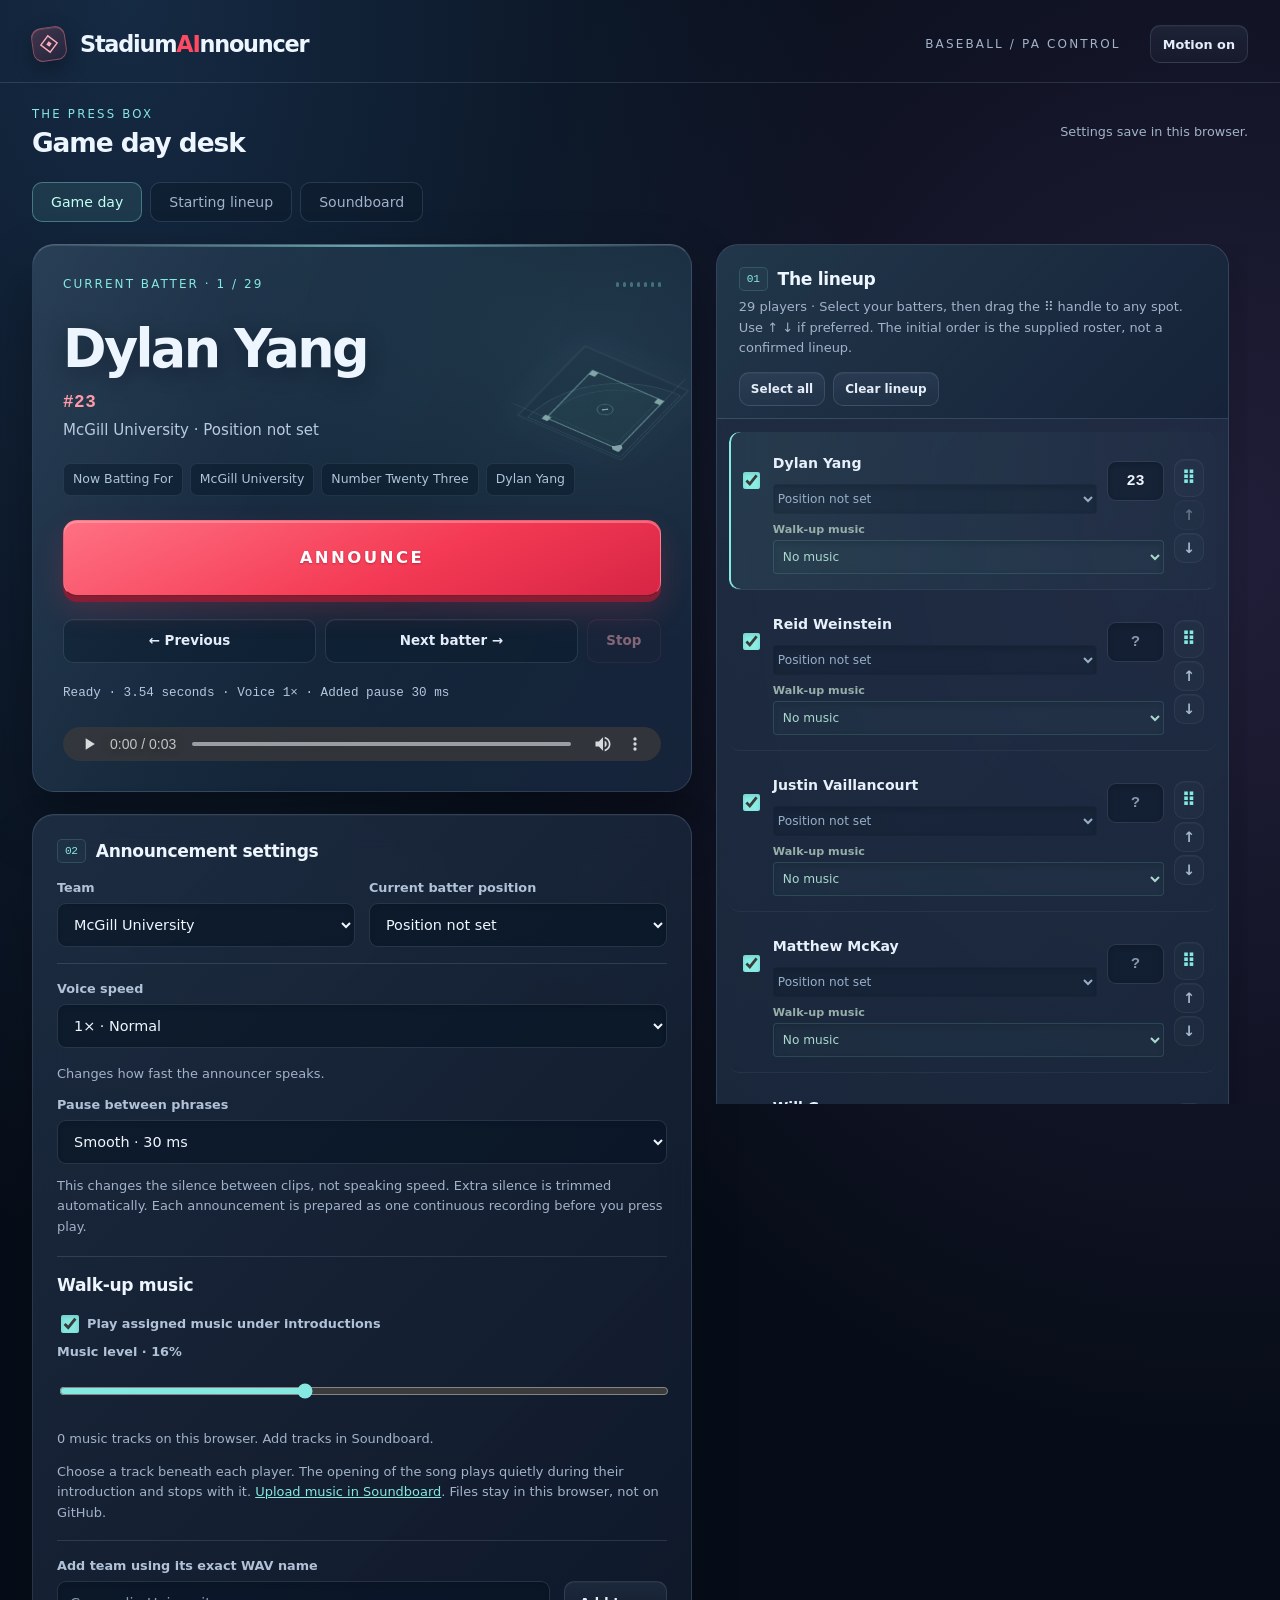
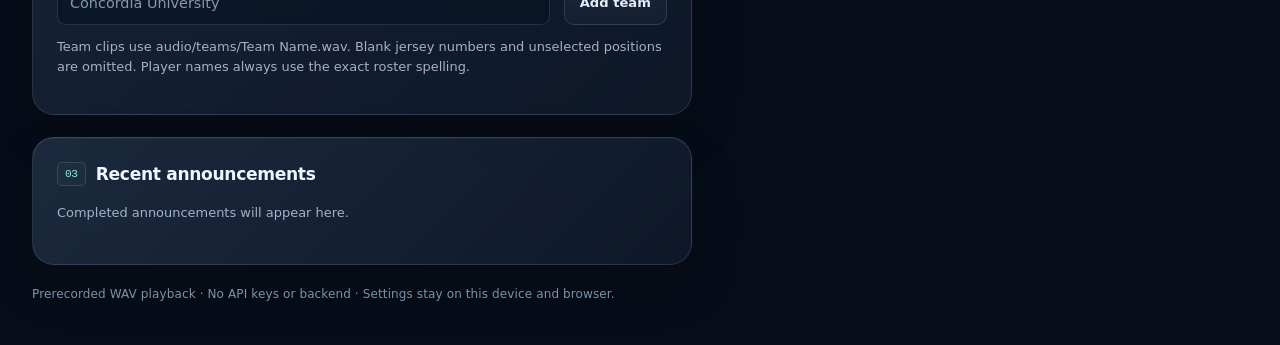
==== commit 84b5eb92: "Add touch drag-and-drop roster, per-player walk-up music, and local stadium soundboard" ====
--- a/index.html
+++ b/index.html
@@ -16,8 +16,10 @@
 @media(max-width:450px){main{padding:18px 12px}header{padding:18px 14px;gap:9px}header strong{font-size:1.15rem}.brand-mark{width:29px;height:29px}.motion-toggle{font-size:.7rem!important;padding:6px 8px!important}h1{font-size:1.4rem}.desk-label{font-size:.66rem}.batter{padding:23px 18px}.panel{border-radius:18px}.name{max-width:90%;font-size:2.65rem}.diamond-art{width:135px;height:135px;right:-26px;top:70px;opacity:.32}.sequence{gap:5px}.clip{font-size:.72rem;padding:6px 7px}.transport{gap:6px}.transport button{font-size:.76rem;padding:9px 6px}.transport .stop{min-width:57px}.row{flex-wrap:wrap}.row>*{flex-basis:130px}#teamForm button{width:100%}.status{font-size:.73rem}.scroll{padding:0 7px 7px}tr{column-gap:7px;grid-template-columns:21px minmax(0,1fr) 49px 30px;padding:13px 7px}.playercell button{font-size:.83rem}}
 @media(prefers-reduced-motion:reduce){*,*:before,*:after{animation:none!important;transition:none!important;scroll-behavior:auto!important}.graphic-wrap{transform:none!important}}
 
-</style></head><body><header><div class="brand-mark" aria-hidden="true"><svg viewBox="0 0 24 24" fill="none"><path d="M12 3 21 12 12 21 3 12Z" stroke="#ffacb9" stroke-width="1.5"/><path d="m9 12 3-3 3 3-3 3Z" fill="#ffacb9"/></svg></div><strong>Stadium<span>AI</span>nnouncer</strong><p>BASEBALL / PA CONTROL</p><button id="motionToggle" class="motion-toggle" type="button" aria-pressed="true" aria-label="Toggle decorative motion">Motion on</button></header><main><div class="topline"><div><div class="desk-label">The press box</div><h1>Game day desk</h1></div><span class="help" id="saveStatus">Settings save in this browser.</span></div><div class="layout"><section><div class="panel batter"><div class="graphic-wrap" aria-hidden="true"><div class="diamond-art"><svg viewBox="0 0 200 200" fill="none"><path d="M100 183 22 105A110 110 0 0 1 178 105Z" fill="#72d3ca0a" stroke="#a5f4ec" stroke-opacity=".25"/><path d="M100 163 43 106A80 80 0 0 1 157 106Z" stroke="#a5f4ec" stroke-opacity=".16"/><path d="m100 170-60-60 60-60 60 60Z" fill="#7fdace0c" stroke="#bafbf2" stroke-width="1.4" stroke-opacity=".65"/><path d="m100 170-88-88m88 88 88-88" stroke="#cffcf3" stroke-opacity=".2"/><path d="m100 50 5 5-5 5-5-5Zm55 55 5 5-5 5-5-5Zm-115 0 5 5-5 5-5-5Zm55 60h10v5l-5 5-5-5Z" fill="#d1fff3"/><circle cx="100" cy="110" r="8" stroke="#9beee2" stroke-opacity=".5"/><path d="M97 110h6" stroke="#d1fff3" stroke-width="2"/></svg></div></div><div class="batter-top"><div class="eyebrow" id="slot">Current batter</div><div class="meter" aria-hidden="true"><i></i><i></i><i></i><i></i><i></i><i></i><i></i></div></div><div class="name" id="batterName"></div><div class="jersey" id="batterNumber"></div><div class="subtitle" id="batterDetails"></div><div class="sequence" id="sequence"></div><button class="primary" id="announce">ANNOUNCE</button><div class="transport"><button id="previous">← Previous</button><button id="next">Next batter →</button><button class="stop" id="stop" disabled>Stop</button></div><p class="status" id="status" role="status" aria-live="polite">Ready. Check audio before your first announcement.</p><audio id="audio" controls preload="auto" aria-label="Announcement audio"></audio></div><div class="panel settings-panel"><h2><span class="section-index">02</span> Announcement settings</h2><div class="row"><div><label for="team">Team</label><select id="team"></select></div><div><label for="position">Current batter position</label><select id="position"></select></div></div><div style="margin-top:16px"><label for="speed">Voice speed</label><select id="speed"><option value="0.85">0.85× · Slower</option><option value="1">1× · Normal</option><option value="1.1">1.1× · Slightly faster</option><option value="1.25">1.25× · Faster</option><option value="1.5">1.5× · Fastest</option></select><p class="help">Changes how fast the announcer speaks.</p><label for="gap">Pause between phrases</label><select id="gap"><option value="0">Tight · no added pause</option><option value="30">Smooth · 30 ms</option><option value="60">Relaxed · 60 ms</option><option value="100">Measured · 100 ms</option><option value="150">Spacious · 150 ms</option><option value="200">Long pause · 200 ms</option><option value="400">Very long pause · 400 ms</option></select><p class="help">This changes the silence between clips, not speaking speed. Extra silence is trimmed automatically. Each announcement is prepared as one continuous recording before you press play.</p></div><form id="teamForm" class="row" style="margin-top:16px"><div><label for="newTeam">Add team using its exact WAV name</label><input id="newTeam" placeholder="Concordia University" maxlength="100" required></div><button type="submit">Add team</button></form><p class="help">Team clips use audio/teams/Team Name.wav. Blank jersey numbers and unselected positions are omitted. Player names always use the exact roster spelling.</p></div><div class="panel"><h2><span class="section-index">03</span> Recent announcements</h2><p class="help" id="emptyHistory">Completed announcements will appear here.</p><ol class="history" id="history"></ol></div></section><section class="right-rail" aria-label="Roster and audio checklist" tabindex="0"><div class="panel roster-panel"><div class="roster-heading"><h2><span class="section-index">01</span> The lineup</h2><p class="help">29 players · Select your batters, then set their order with ↑ ↓. The initial order is the supplied roster, not a confirmed lineup.</p><div class="toolbar"><button id="all">Select all</button><button id="none">Clear lineup</button></div></div><div class="scroll" tabindex="0" aria-label="Scrollable player roster"><table><thead><tr><th>In</th><th>Player</th><th>Jersey</th><th>Position</th><th>Order</th></tr></thead><tbody id="roster"></tbody></table></div></div><div class="panel audio-panel"><details><summary>Audio checklist</summary><p class="help">All 29 player clips are included. Check all roster clips and the selected team's clip on your website. This checks that each WAV loads, not whether the spoken name is correct.</p><button id="check">Check audio files</button><p class="help" id="checkStatus">Check that all required recordings are ready to play.</p><ul class="files" id="files"></ul><details><summary>Additional number clips included</summary><p class="help">These clips are included alongside Number One.wav through Number Ten.wav. Use Check audio files above to verify loading.</p><ul class="files" id="missingNumbers"></ul></details></details></div></section></div><footer>Prerecorded WAV playback · No API keys or backend · Settings stay on this device and browser.</footer></main><script>
+.page-tabs{display:flex;gap:8px;margin:0 0 22px}.page-tabs a{padding:11px 18px;border:1px solid var(--line);border-radius:10px;color:var(--muted);text-decoration:none;font-size:.88rem;background:#0c1a2b80}.page-tabs a[aria-current]{color:#c0fff5;background:#85e8e11a;border-color:#85e8e15e}.page-tabs a:focus-visible{outline:3px solid var(--cyan);outline-offset:3px}
+</style><link rel="stylesheet" href="stadium-extras.css?v=1"></head><body><header><div class="brand-mark" aria-hidden="true"><svg viewBox="0 0 24 24" fill="none"><path d="M12 3 21 12 12 21 3 12Z" stroke="#ffacb9" stroke-width="1.5"/><path d="m9 12 3-3 3 3-3 3Z" fill="#ffacb9"/></svg></div><strong>Stadium<span>AI</span>nnouncer</strong><p>BASEBALL / PA CONTROL</p><button id="motionToggle" class="motion-toggle" type="button" aria-pressed="true" aria-label="Toggle decorative motion">Motion on</button></header><main><div class="topline"><div><div class="desk-label">The press box</div><h1>Game day desk</h1></div><span class="help" id="saveStatus">Settings save in this browser.</span></div><nav class="page-tabs" aria-label="Announcer pages"><a href="index.html" aria-current="page">Game day</a><a href="starting-lineup.html" >Starting lineup</a><a href="soundboard.html">Soundboard</a></nav><div class="layout"><section><div class="panel batter"><div class="graphic-wrap" aria-hidden="true"><div class="diamond-art"><svg viewBox="0 0 200 200" fill="none"><path d="M100 183 22 105A110 110 0 0 1 178 105Z" fill="#72d3ca0a" stroke="#a5f4ec" stroke-opacity=".25"/><path d="M100 163 43 106A80 80 0 0 1 157 106Z" stroke="#a5f4ec" stroke-opacity=".16"/><path d="m100 170-60-60 60-60 60 60Z" fill="#7fdace0c" stroke="#bafbf2" stroke-width="1.4" stroke-opacity=".65"/><path d="m100 170-88-88m88 88 88-88" stroke="#cffcf3" stroke-opacity=".2"/><path d="m100 50 5 5-5 5-5-5Zm55 55 5 5-5 5-5-5Zm-115 0 5 5-5 5-5-5Zm55 60h10v5l-5 5-5-5Z" fill="#d1fff3"/><circle cx="100" cy="110" r="8" stroke="#9beee2" stroke-opacity=".5"/><path d="M97 110h6" stroke="#d1fff3" stroke-width="2"/></svg></div></div><div class="batter-top"><div class="eyebrow" id="slot">Current batter</div><div class="meter" aria-hidden="true"><i></i><i></i><i></i><i></i><i></i><i></i><i></i></div></div><div class="name" id="batterName"></div><div class="jersey" id="batterNumber"></div><div class="subtitle" id="batterDetails"></div><div class="sequence" id="sequence"></div><button class="primary" id="announce">ANNOUNCE</button><div class="transport"><button id="previous">← Previous</button><button id="next">Next batter →</button><button class="stop" id="stop" disabled>Stop</button></div><p class="status" id="status" role="status" aria-live="polite">Ready. Check audio before your first announcement.</p><audio id="audio" controls preload="auto" aria-label="Announcement audio"></audio></div><div class="panel settings-panel"><h2><span class="section-index">02</span> Announcement settings</h2><div class="row"><div><label for="team">Team</label><select id="team"></select></div><div><label for="position">Current batter position</label><select id="position"></select></div></div><div style="margin-top:16px"><label for="speed">Voice speed</label><select id="speed"><option value="0.85">0.85× · Slower</option><option value="1">1× · Normal</option><option value="1.1">1.1× · Slightly faster</option><option value="1.25">1.25× · Faster</option><option value="1.5">1.5× · Fastest</option></select><p class="help">Changes how fast the announcer speaks.</p><label for="gap">Pause between phrases</label><select id="gap"><option value="0">Tight · no added pause</option><option value="30">Smooth · 30 ms</option><option value="60">Relaxed · 60 ms</option><option value="100">Measured · 100 ms</option><option value="150">Spacious · 150 ms</option><option value="200">Long pause · 200 ms</option><option value="400">Very long pause · 400 ms</option></select><p class="help">This changes the silence between clips, not speaking speed. Extra silence is trimmed automatically. Each announcement is prepared as one continuous recording before you press play.</p></div><div class="music-settings"><h2>Walk-up music</h2><label><input type="checkbox" id="walkupEnabled">Play assigned music under introductions</label><label for="walkupVolume">Music level · <span id="walkupLevel">16%</span></label><input id="walkupVolume" type="range" min="0" max="40" step="1" value="16"><p class="help" id="musicLibraryStatus">Loading your music library…</p><p class="help">Choose a track beneath each player. The opening of the song plays quietly during their introduction and stops with it. <a href="soundboard.html">Upload music in Soundboard</a>. Files stay in this browser, not on GitHub.</p></div><form id="teamForm" class="row" style="margin-top:16px"><div><label for="newTeam">Add team using its exact WAV name</label><input id="newTeam" placeholder="Concordia University" maxlength="100" required></div><button type="submit">Add team</button></form><p class="help">Team clips use audio/teams/Team Name.wav. Blank jersey numbers and unselected positions are omitted. Player names always use the exact roster spelling.</p></div><div class="panel"><h2><span class="section-index">03</span> Recent announcements</h2><p class="help" id="emptyHistory">Completed announcements will appear here.</p><ol class="history" id="history"></ol></div></section><section class="right-rail" aria-label="Roster and audio checklist" tabindex="0"><div class="panel roster-panel"><div class="roster-heading"><h2><span class="section-index">01</span> The lineup</h2><p class="help">29 players · Select your batters, then drag the ⠿ handle to any spot. Use ↑ ↓ if preferred. The initial order is the supplied roster, not a confirmed lineup.</p><div class="toolbar"><button id="all">Select all</button><button id="none">Clear lineup</button></div></div><p class="reorder-status" id="reorderStatus" role="status" aria-live="polite"></p><div class="scroll" tabindex="0" aria-label="Scrollable player roster"><table><thead><tr><th>In</th><th>Player</th><th>Jersey</th><th>Position</th><th>Order</th></tr></thead><tbody id="roster"></tbody></table></div></div><div class="panel audio-panel"><details><summary>Audio checklist</summary><p class="help">All 29 player clips are included. Check all roster clips and the selected team's clip on your website. This checks that each WAV loads, not whether the spoken name is correct.</p><button id="check">Check audio files</button><p class="help" id="checkStatus">Check that all required recordings are ready to play.</p><ul class="files" id="files"></ul><details><summary>Additional number clips included</summary><p class="help">These clips are included alongside Number One.wav through Number Ten.wav. Use Check audio files above to verify loading.</p><ul class="files" id="missingNumbers"></ul></details></details></div></section></div><footer>Prerecorded WAV playback · No API keys or backend · Settings stay on this device and browser.</footer></main><script src="stadium-media.js?v=1"></script><script>
 'use strict';
+const IS_STARTING_LINEUP=false;
 // Single-page, dependency-free application. Audio paths are relative to index.html.
 const originalRoster=[[23,'Dylan Yang'],['','Reid Weinstein'],['','Justin Vaillancourt'],['','Matthew McKay'],[20,'Will Greer'],[5,'Agastya Kushari'],[6,'Gabriel Maffucci-Fitanides'],[16,'Radbod Yazdanfar'],[12,'Tate Spence'],[7,'Marcus De La Cruz'],['','Keane Santos'],['','Matthew Baici'],['','Sri Paturi'],[52,'Alex Strapko'],[10,'Xavier Felx'],[17,'Sam Walsh'],['','Andrew Mueller'],['','Vincent Douville'],[29,'Bentley Dodson'],[45,'Dawson Kusel'],[13,'Gabriel Recque-Cruz'],[22,'Jackson Cohen'],['','William Durnford'],['','Matt Weitzman'],['','Owen Wong'],[37,'Davis Nickel'],['','Gabriel Vaillancourt'],[8,'Nathaniel Steffler'],[9,'Robby Glusker']];
 const positions={'':'Position not set','Pitcher':'The Pitcher','Catcher':'The Catcher','First Baseman':'The First Baseman','Second Baseman':'The Second Baseman','Third Baseman':'The Third Baseman','Shortstop':'The Shortstop','Left Fielder':'Left Fielder','Center Fielder':'The Center Fielder','Right Fielder':'The Right Fielder','Designated Hitter':'The Designated Hitter'};
@@ -49,6 +51,8 @@
 state.teams=[...new Set([...includedTeams,...state.teams])];
 state.gapMs=[0,30,60,100,150,200,400].includes(state.gapMs)?state.gapMs:30;
 state.speed=[0.85,1,1.1,1.25,1.5].includes(state.speed)?state.speed:1;
+state.walkupEnabled=state.walkupEnabled!==false;
+state.walkupVolume=Number.isFinite(state.walkupVolume)&&state.walkupVolume>=0&&state.walkupVolume<=.4?state.walkupVolume:.16;
 let busy=false,history=[],checks=new Map(),checkRun=false;
 const audio=$('audio');
 function save(){try{localStorage.setItem(key,JSON.stringify(state));$('saveStatus').textContent='Saved in this browser.';}catch(e){$('saveStatus').textContent='Browser storage unavailable. Changes last until this page closes.';}}
@@ -110,10 +114,11 @@
  write(0,'RIFF');v.setUint32(4,36+length*2,true);write(8,'WAVE');write(12,'fmt ');v.setUint32(16,16,true);v.setUint16(20,1,true);v.setUint16(22,1,true);v.setUint32(24,OUTPUT_RATE,true);v.setUint32(28,OUTPUT_RATE*2,true);v.setUint16(32,2,true);v.setUint16(34,16,true);write(36,'data');v.setUint32(40,length*2,true);
  let cursor=0;const starts=[];clips.forEach((clip,i)=>{starts.push(cursor/OUTPUT_RATE);for(const x of clip){const s=Math.max(-1,Math.min(1,x));v.setInt16(44+cursor++*2,Math.round(s*(s<0?32768:32767)),true);}if(i<clips.length-1)cursor+=gap;});return {bytes,starts,duration:length/OUTPUT_RATE};
 }
-function sequenceKey(paths){return JSON.stringify([state.gapMs,paths]);}
+function walkupPlan(){return {enabled:state.walkupEnabled,volume:state.walkupVolume,ids:(IS_STARTING_LINEUP?lineup():(current()?[current()]:[])).map(p=>p.musicId||''),revision:StadiumMedia.revision()};}
+function sequenceKey(paths){return JSON.stringify([state.gapMs,paths,walkupPlan()]);}
 async function buildAnnouncement(paths,gapMs){
- const key=JSON.stringify([gapMs,paths]);if(announcementCache.has(key))return announcementCache.get(key);
- const result=joinWav(await Promise.all(paths.map(loadClip)),gapMs),record={key,starts:result.starts,duration:result.duration,source:URL.createObjectURL(new Blob([result.bytes],{type:'audio/wav'}))};
+ const plan=walkupPlan(),key=JSON.stringify([gapMs,paths,plan]);if(announcementCache.has(key))return announcementCache.get(key);
+ const result=joinWav(await Promise.all(paths.map(loadClip)),gapMs);await StadiumMedia.mix(result,plan,[0]);const record={key,starts:result.starts,duration:result.duration,source:URL.createObjectURL(new Blob([result.bytes],{type:'audio/wav'}))};
  announcementCache.set(key,record);
  // Keep a small cache of complete sentences; original decoded clips are reused.
  while(announcementCache.size>8){const oldest=announcementCache.keys().next().value;if(oldest===prepared?.key){const keep=announcementCache.get(oldest);announcementCache.delete(oldest);announcementCache.set(oldest,keep);continue;}URL.revokeObjectURL(announcementCache.get(oldest).source);announcementCache.delete(oldest);}
@@ -172,6 +177,7 @@
 audio.addEventListener('playing',()=>document.body.classList.add('is-playing'));
 for(const event of ['pause','ended','error','emptied'])audio.addEventListener(event,()=>document.body.classList.remove('is-playing'));
 
-</script></body></html>
+</script><script src="stadium-roster.js?v=1"></script></body></html>
 
 
+
--- a/stadium-extras.css
+++ b/stadium-extras.css
@@ -0,0 +1 @@
+.page-tabs{flex-wrap:wrap}.music-settings{border-top:1px solid var(--line);margin-top:18px;padding-top:18px}.music-settings a,.library-link{color:var(--cyan)}.music-settings input[type=checkbox]{width:18px;min-height:18px;vertical-align:middle;margin-right:8px;accent-color:var(--cyan)}.music-settings input[type=range]{padding:0;box-shadow:none;accent-color:var(--cyan)}.walkup-cell{grid-column:2/4!important;grid-row:3!important;display:block!important}.walkup-cell select{width:100%;min-height:34px;font-size:.76rem;padding:5px;background:#7cebd408;color:#aad8ce;border:1px solid #7cebd421}.walkup-cell label{font-size:.7rem;margin:4px 0;color:#97afa9}td:nth-child(5){grid-row:1/4}.drag-handle{touch-action:none;cursor:grab!important;user-select:none!important;font-size:1.15rem!important;min-height:38px!important;color:var(--cyan)!important}.drag-handle:active{cursor:grabbing!important}.drag-source{opacity:.35}.drop-before{box-shadow:inset 0 3px 0 #89eee3!important}.drop-after{box-shadow:inset 0 -3px 0 #89eee3!important}.drag-ghost{position:fixed;z-index:9999;pointer-events:none;background:#133c43ef;border:1px solid #86e7dc;border-radius:12px;color:white;padding:13px 20px;box-shadow:0 15px 35px #0008;font-size:.9rem;max-width:80vw}.dragging-roster{user-select:none}.move-jump{font-size:.75rem;padding:2px!important;min-height:28px!important}.reorder-status{font-size:.78rem;color:var(--cyan);margin:10px 0 0}.sound-layout{display:grid;grid-template-columns:1fr 1fr;gap:22px}.sound-layout .panel{min-width:0}.sound-upload{display:grid;gap:12px}.sound-list{display:grid;gap:12px;margin-top:18px;max-height:60dvh;overflow:auto;padding:2px}.sound-tile{border:1px solid var(--line);border-radius:12px;padding:16px;background:#05142666}.sound-tile strong{display:block;overflow-wrap:anywhere}.sound-tile .toolbar{display:flex;gap:8px;flex-wrap:wrap}.sound-tile button{min-height:40px}.sound-tile .delete-track{margin-left:auto;color:#ffa8b5}.sound-player{margin:18px 0}.sound-player audio{height:40px}.sound-status{color:var(--cyan);min-height:26px}.sound-loop{display:flex;align-items:center;gap:9px}.sound-loop input{width:18px;min-height:18px;accent-color:var(--cyan)}.stop-all{background:#ff4a6122;border-color:#ff4a6166;color:#ffd0d6}.sound-intro{max-width:780px;margin-bottom:22px}.sound-toolbar{display:flex;justify-content:space-between;align-items:center;gap:15px;flex-wrap:wrap}@media(max-width:820px){.sound-layout{grid-template-columns:1fr}.sound-list{max-height:55dvh}}
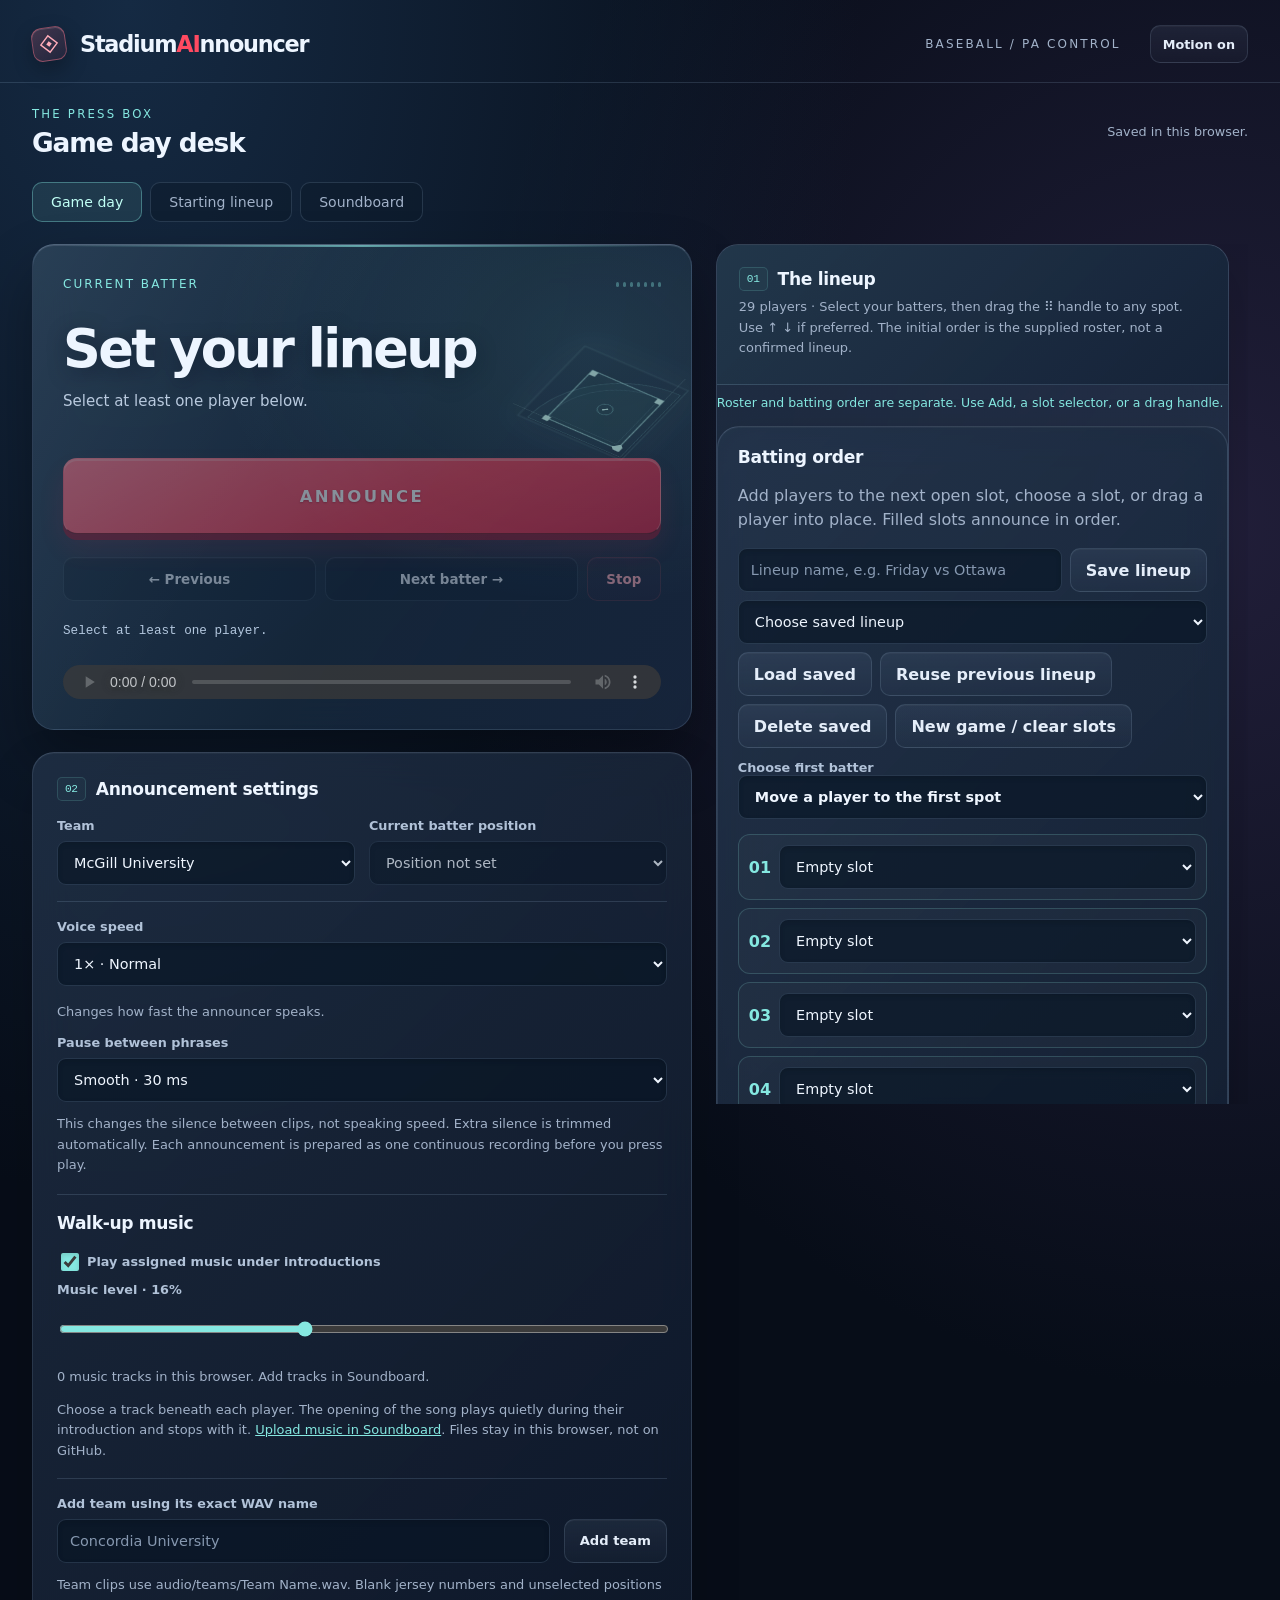
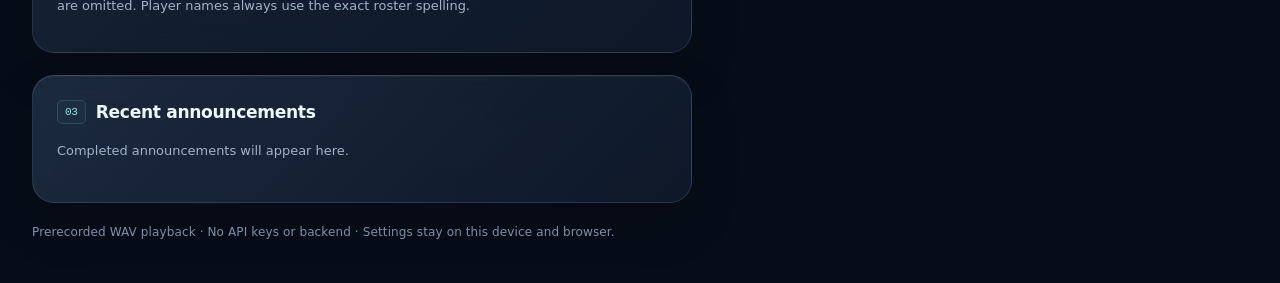
==== commit 9f8ee480: "Add reusable lineups, roster editing, batting slots and ordinal introductions" ====
--- a/index.html
+++ b/index.html
@@ -17,36 +17,19 @@
 @media(prefers-reduced-motion:reduce){*,*:before,*:after{animation:none!important;transition:none!important;scroll-behavior:auto!important}.graphic-wrap{transform:none!important}}
 
 .page-tabs{display:flex;gap:8px;margin:0 0 22px}.page-tabs a{padding:11px 18px;border:1px solid var(--line);border-radius:10px;color:var(--muted);text-decoration:none;font-size:.88rem;background:#0c1a2b80}.page-tabs a[aria-current]{color:#c0fff5;background:#85e8e11a;border-color:#85e8e15e}.page-tabs a:focus-visible{outline:3px solid var(--cyan);outline-offset:3px}
-</style><link rel="stylesheet" href="stadium-extras.css?v=1"></head><body><header><div class="brand-mark" aria-hidden="true"><svg viewBox="0 0 24 24" fill="none"><path d="M12 3 21 12 12 21 3 12Z" stroke="#ffacb9" stroke-width="1.5"/><path d="m9 12 3-3 3 3-3 3Z" fill="#ffacb9"/></svg></div><strong>Stadium<span>AI</span>nnouncer</strong><p>BASEBALL / PA CONTROL</p><button id="motionToggle" class="motion-toggle" type="button" aria-pressed="true" aria-label="Toggle decorative motion">Motion on</button></header><main><div class="topline"><div><div class="desk-label">The press box</div><h1>Game day desk</h1></div><span class="help" id="saveStatus">Settings save in this browser.</span></div><nav class="page-tabs" aria-label="Announcer pages"><a href="index.html" aria-current="page">Game day</a><a href="starting-lineup.html" >Starting lineup</a><a href="soundboard.html">Soundboard</a></nav><div class="layout"><section><div class="panel batter"><div class="graphic-wrap" aria-hidden="true"><div class="diamond-art"><svg viewBox="0 0 200 200" fill="none"><path d="M100 183 22 105A110 110 0 0 1 178 105Z" fill="#72d3ca0a" stroke="#a5f4ec" stroke-opacity=".25"/><path d="M100 163 43 106A80 80 0 0 1 157 106Z" stroke="#a5f4ec" stroke-opacity=".16"/><path d="m100 170-60-60 60-60 60 60Z" fill="#7fdace0c" stroke="#bafbf2" stroke-width="1.4" stroke-opacity=".65"/><path d="m100 170-88-88m88 88 88-88" stroke="#cffcf3" stroke-opacity=".2"/><path d="m100 50 5 5-5 5-5-5Zm55 55 5 5-5 5-5-5Zm-115 0 5 5-5 5-5-5Zm55 60h10v5l-5 5-5-5Z" fill="#d1fff3"/><circle cx="100" cy="110" r="8" stroke="#9beee2" stroke-opacity=".5"/><path d="M97 110h6" stroke="#d1fff3" stroke-width="2"/></svg></div></div><div class="batter-top"><div class="eyebrow" id="slot">Current batter</div><div class="meter" aria-hidden="true"><i></i><i></i><i></i><i></i><i></i><i></i><i></i></div></div><div class="name" id="batterName"></div><div class="jersey" id="batterNumber"></div><div class="subtitle" id="batterDetails"></div><div class="sequence" id="sequence"></div><button class="primary" id="announce">ANNOUNCE</button><div class="transport"><button id="previous">← Previous</button><button id="next">Next batter →</button><button class="stop" id="stop" disabled>Stop</button></div><p class="status" id="status" role="status" aria-live="polite">Ready. Check audio before your first announcement.</p><audio id="audio" controls preload="auto" aria-label="Announcement audio"></audio></div><div class="panel settings-panel"><h2><span class="section-index">02</span> Announcement settings</h2><div class="row"><div><label for="team">Team</label><select id="team"></select></div><div><label for="position">Current batter position</label><select id="position"></select></div></div><div style="margin-top:16px"><label for="speed">Voice speed</label><select id="speed"><option value="0.85">0.85× · Slower</option><option value="1">1× · Normal</option><option value="1.1">1.1× · Slightly faster</option><option value="1.25">1.25× · Faster</option><option value="1.5">1.5× · Fastest</option></select><p class="help">Changes how fast the announcer speaks.</p><label for="gap">Pause between phrases</label><select id="gap"><option value="0">Tight · no added pause</option><option value="30">Smooth · 30 ms</option><option value="60">Relaxed · 60 ms</option><option value="100">Measured · 100 ms</option><option value="150">Spacious · 150 ms</option><option value="200">Long pause · 200 ms</option><option value="400">Very long pause · 400 ms</option></select><p class="help">This changes the silence between clips, not speaking speed. Extra silence is trimmed automatically. Each announcement is prepared as one continuous recording before you press play.</p></div><div class="music-settings"><h2>Walk-up music</h2><label><input type="checkbox" id="walkupEnabled">Play assigned music under introductions</label><label for="walkupVolume">Music level · <span id="walkupLevel">16%</span></label><input id="walkupVolume" type="range" min="0" max="40" step="1" value="16"><p class="help" id="musicLibraryStatus">Loading your music library…</p><p class="help">Choose a track beneath each player. The opening of the song plays quietly during their introduction and stops with it. <a href="soundboard.html">Upload music in Soundboard</a>. Files stay in this browser, not on GitHub.</p></div><form id="teamForm" class="row" style="margin-top:16px"><div><label for="newTeam">Add team using its exact WAV name</label><input id="newTeam" placeholder="Concordia University" maxlength="100" required></div><button type="submit">Add team</button></form><p class="help">Team clips use audio/teams/Team Name.wav. Blank jersey numbers and unselected positions are omitted. Player names always use the exact roster spelling.</p></div><div class="panel"><h2><span class="section-index">03</span> Recent announcements</h2><p class="help" id="emptyHistory">Completed announcements will appear here.</p><ol class="history" id="history"></ol></div></section><section class="right-rail" aria-label="Roster and audio checklist" tabindex="0"><div class="panel roster-panel"><div class="roster-heading"><h2><span class="section-index">01</span> The lineup</h2><p class="help">29 players · Select your batters, then drag the ⠿ handle to any spot. Use ↑ ↓ if preferred. The initial order is the supplied roster, not a confirmed lineup.</p><div class="toolbar"><button id="all">Select all</button><button id="none">Clear lineup</button></div></div><p class="reorder-status" id="reorderStatus" role="status" aria-live="polite"></p><div class="scroll" tabindex="0" aria-label="Scrollable player roster"><table><thead><tr><th>In</th><th>Player</th><th>Jersey</th><th>Position</th><th>Order</th></tr></thead><tbody id="roster"></tbody></table></div></div><div class="panel audio-panel"><details><summary>Audio checklist</summary><p class="help">All 29 player clips are included. Check all roster clips and the selected team's clip on your website. This checks that each WAV loads, not whether the spoken name is correct.</p><button id="check">Check audio files</button><p class="help" id="checkStatus">Check that all required recordings are ready to play.</p><ul class="files" id="files"></ul><details><summary>Additional number clips included</summary><p class="help">These clips are included alongside Number One.wav through Number Ten.wav. Use Check audio files above to verify loading.</p><ul class="files" id="missingNumbers"></ul></details></details></div></section></div><footer>Prerecorded WAV playback · No API keys or backend · Settings stay on this device and browser.</footer></main><script src="stadium-media.js?v=1"></script><script>
+</style><link rel="stylesheet" href="stadium-extras.css?v=1"><link rel="stylesheet" href="lineup-manager.css?v=3"></head><body><header><div class="brand-mark" aria-hidden="true"><svg viewBox="0 0 24 24" fill="none"><path d="M12 3 21 12 12 21 3 12Z" stroke="#ffacb9" stroke-width="1.5"/><path d="m9 12 3-3 3 3-3 3Z" fill="#ffacb9"/></svg></div><strong>Stadium<span>AI</span>nnouncer</strong><p>BASEBALL / PA CONTROL</p><button id="motionToggle" class="motion-toggle" type="button" aria-pressed="true" aria-label="Toggle decorative motion">Motion on</button></header><main><div class="topline"><div><div class="desk-label">The press box</div><h1>Game day desk</h1></div><span class="help" id="saveStatus">Settings save in this browser.</span></div><nav class="page-tabs" aria-label="Announcer pages"><a href="index.html" aria-current="page">Game day</a><a href="starting-lineup.html" >Starting lineup</a><a href="soundboard.html">Soundboard</a></nav><div class="layout"><section><div class="panel batter"><div class="graphic-wrap" aria-hidden="true"><div class="diamond-art"><svg viewBox="0 0 200 200" fill="none"><path d="M100 183 22 105A110 110 0 0 1 178 105Z" fill="#72d3ca0a" stroke="#a5f4ec" stroke-opacity=".25"/><path d="M100 163 43 106A80 80 0 0 1 157 106Z" stroke="#a5f4ec" stroke-opacity=".16"/><path d="m100 170-60-60 60-60 60 60Z" fill="#7fdace0c" stroke="#bafbf2" stroke-width="1.4" stroke-opacity=".65"/><path d="m100 170-88-88m88 88 88-88" stroke="#cffcf3" stroke-opacity=".2"/><path d="m100 50 5 5-5 5-5-5Zm55 55 5 5-5 5-5-5Zm-115 0 5 5-5 5-5-5Zm55 60h10v5l-5 5-5-5Z" fill="#d1fff3"/><circle cx="100" cy="110" r="8" stroke="#9beee2" stroke-opacity=".5"/><path d="M97 110h6" stroke="#d1fff3" stroke-width="2"/></svg></div></div><div class="batter-top"><div class="eyebrow" id="slot">Current batter</div><div class="meter" aria-hidden="true"><i></i><i></i><i></i><i></i><i></i><i></i><i></i></div></div><div class="name" id="batterName"></div><div class="jersey" id="batterNumber"></div><div class="subtitle" id="batterDetails"></div><div class="sequence" id="sequence"></div><button class="primary" id="announce">ANNOUNCE</button><div class="transport"><button id="previous">← Previous</button><button id="next">Next batter →</button><button class="stop" id="stop" disabled>Stop</button></div><p class="status" id="status" role="status" aria-live="polite">Ready. Check audio before your first announcement.</p><audio id="audio" controls preload="auto" aria-label="Announcement audio"></audio></div><div class="panel settings-panel"><h2><span class="section-index">02</span> Announcement settings</h2><div class="row"><div><label for="team">Team</label><select id="team"></select></div><div><label for="position">Current batter position</label><select id="position"></select></div></div><div style="margin-top:16px"><label for="speed">Voice speed</label><select id="speed"><option value="0.85">0.85× · Slower</option><option value="1">1× · Normal</option><option value="1.1">1.1× · Slightly faster</option><option value="1.25">1.25× · Faster</option><option value="1.5">1.5× · Fastest</option></select><p class="help">Changes how fast the announcer speaks.</p><label for="gap">Pause between phrases</label><select id="gap"><option value="0">Tight · no added pause</option><option value="30">Smooth · 30 ms</option><option value="60">Relaxed · 60 ms</option><option value="100">Measured · 100 ms</option><option value="150">Spacious · 150 ms</option><option value="200">Long pause · 200 ms</option><option value="400">Very long pause · 400 ms</option></select><p class="help">This changes the silence between clips, not speaking speed. Extra silence is trimmed automatically. Each announcement is prepared as one continuous recording before you press play.</p></div><div class="music-settings"><h2>Walk-up music</h2><label><input type="checkbox" id="walkupEnabled">Play assigned music under introductions</label><label for="walkupVolume">Music level · <span id="walkupLevel">16%</span></label><input id="walkupVolume" type="range" min="0" max="40" step="1" value="16"><p class="help" id="musicLibraryStatus">Loading your music library…</p><p class="help">Choose a track beneath each player. The opening of the song plays quietly during their introduction and stops with it. <a href="soundboard.html">Upload music in Soundboard</a>. Files stay in this browser, not on GitHub.</p></div><form id="teamForm" class="row" style="margin-top:16px"><div><label for="newTeam">Add team using its exact WAV name</label><input id="newTeam" placeholder="Concordia University" maxlength="100" required></div><button type="submit">Add team</button></form><p class="help">Team clips use audio/teams/Team Name.wav. Blank jersey numbers and unselected positions are omitted. Player names always use the exact roster spelling.</p></div><div class="panel"><h2><span class="section-index">03</span> Recent announcements</h2><p class="help" id="emptyHistory">Completed announcements will appear here.</p><ol class="history" id="history"></ol></div></section><section class="right-rail" aria-label="Roster and audio checklist" tabindex="0"><div class="panel roster-panel"><div class="roster-heading"><h2><span class="section-index">01</span> The lineup</h2><p class="help">29 players · Select your batters, then drag the ⠿ handle to any spot. Use ↑ ↓ if preferred. The initial order is the supplied roster, not a confirmed lineup.</p><div class="toolbar"><button id="all">Select all</button><button id="none">Clear lineup</button></div></div><p class="reorder-status" id="reorderStatus" role="status" aria-live="polite"></p><div class="scroll" tabindex="0" aria-label="Scrollable player roster"><table><thead><tr><th>In</th><th>Player</th><th>Jersey</th><th>Position</th><th>Order</th></tr></thead><tbody id="roster"></tbody></table></div></div><div class="panel audio-panel"><details><summary>Audio checklist</summary><p class="help">Michael Zampardi needs his own name WAV. Upload player recordings in the roster. Check all roster clips and the selected team's clip on your website. This checks that each WAV loads, not whether the spoken name is correct.</p><button id="check">Check audio files</button><p class="help" id="checkStatus">Check that all required recordings are ready to play.</p><ul class="files" id="files"></ul><details><summary>Additional number clips included</summary><p class="help">These clips are included alongside Number One.wav through Number Ten.wav. Use Check audio files above to verify loading.</p><ul class="files" id="missingNumbers"></ul></details></details></div></section></div><footer>Prerecorded WAV playback · No API keys or backend · Settings stay on this device and browser.</footer></main><script src="stadium-media.js?v=3"></script><script src="lineup-model.js?v=3"></script><script>
 'use strict';
 const IS_STARTING_LINEUP=false;
 // Single-page, dependency-free application. Audio paths are relative to index.html.
-const originalRoster=[[23,'Dylan Yang'],['','Reid Weinstein'],['','Justin Vaillancourt'],['','Matthew McKay'],[20,'Will Greer'],[5,'Agastya Kushari'],[6,'Gabriel Maffucci-Fitanides'],[16,'Radbod Yazdanfar'],[12,'Tate Spence'],[7,'Marcus De La Cruz'],['','Keane Santos'],['','Matthew Baici'],['','Sri Paturi'],[52,'Alex Strapko'],[10,'Xavier Felx'],[17,'Sam Walsh'],['','Andrew Mueller'],['','Vincent Douville'],[29,'Bentley Dodson'],[45,'Dawson Kusel'],[13,'Gabriel Recque-Cruz'],[22,'Jackson Cohen'],['','William Durnford'],['','Matt Weitzman'],['','Owen Wong'],[37,'Davis Nickel'],['','Gabriel Vaillancourt'],[8,'Nathaniel Steffler'],[9,'Robby Glusker']];
+const originalRoster=[[23,'Dylan Yang'],['','Reid Weinstein'],['','Justin Vaillancourt'],['','Matthew McKay'],[20,'Will Greer'],[5,'Agastya Kushari'],[6,'Gabriel Maffucci-Fitanides'],[16,'Radbod Yazdanfar'],[12,'Tate Spence'],[7,'Marcus De La Cruz'],['','Keane Santos'],['','Matthew Baici'],['','Sri Paturi'],[52,'Alex Strapko'],[10,'Xavier Felx'],[17,'Sam Walsh'],['','Andrew Mueller'],['','Vincent Douville'],[29,'Bentley Dodson'],[45,'Dawson Kusel'],[13,'Gabriel Recque-Cruz'],['','Michael Zampardi'],['','William Durnford'],['','Matt Weitzman'],['','Owen Wong'],[37,'Davis Nickel'],['','Gabriel Vaillancourt'],[8,'Nathaniel Steffler'],[9,'Robby Glusker']];
 const positions={'':'Position not set','Pitcher':'The Pitcher','Catcher':'The Catcher','First Baseman':'The First Baseman','Second Baseman':'The Second Baseman','Third Baseman':'The Third Baseman','Shortstop':'The Shortstop','Left Fielder':'Left Fielder','Center Fielder':'The Center Fielder','Right Fielder':'The Right Fielder','Designated Hitter':'The Designated Hitter'};
 const small=['Zero','One','Two','Three','Four','Five','Six','Seven','Eight','Nine','Ten','Eleven','Twelve','Thirteen','Fourteen','Fifteen','Sixteen','Seventeen','Eighteen','Nineteen'];
 function numberWords(n){if(n==='00')return 'Zero Zero';const v=Number(n);return v<20?small[v]:['','','Twenty','Thirty','Forty','Fifty','Sixty','Seventy','Eighty','Ninety'][Math.floor(v/10)]+(v%10?' '+small[v%10]:'');}
 const $=id=>document.getElementById(id), key='stadiumainnouncer.modular.v1';
 const includedTeams=["La Fléche","Carleton University","Ottawa University","Drummondville","éduoard mont-pétit","Université de Montréal","John Abbott College","McGill University"];
-let state={players:originalRoster.map(([number,name],id)=>({id,name,number:String(number),position:'',active:true})),teams:[...includedTeams],team:'McGill University',current:0};
-try {
- const saved=JSON.parse(localStorage.getItem(key));
- if(saved && Array.isArray(saved.players)) {
-  const renamed={"Justin Vaillanourt":"Justin Vaillancourt","Matthew Mckay":"Matthew McKay","Gabriel Mfucci":"Gabriel Maffucci-Fitanides","Gabriel Vaillanourt":"Gabriel Vaillancourt"};
-  const selected=saved.players.find(p=>p && p.id===saved.current);
-  const selectedName=selected && (renamed[selected.name]||selected.name);
-  saved.players=saved.players.filter(p=>p && p.name!=='Mont Phelps').map(p=>{
-   const name=renamed[p.name]||p.name;
-   return {...p,name,id:originalRoster.findIndex(row=>row[1]===name)};
-  });
-  saved.current=saved.players.find(p=>p.name===selectedName)?.id??0;
- }
- if(saved && Array.isArray(saved.players) && saved.players.length===originalRoster.length &&
- new Set(saved.players.map(p=>p.id)).size===originalRoster.length &&
- saved.players.every(p=>originalRoster[p.id] && originalRoster[p.id][1]===p.name &&
- /^(|[0-9]{1,2})$/.test(p.number) && Object.hasOwn(positions,p.position) && typeof p.active==='boolean') &&
- Array.isArray(saved.teams) && saved.teams.length && saved.teams.every(t=>typeof t==='string' && t.length<=100 && !/[\\\\/]/.test(t)) &&
- saved.teams.includes(saved.team)) state=saved;
-} catch(e) {}
+let state={players:originalRoster.map(([number,name],id)=>({id,name,number:String(number),position:'',active:false})),teams:[...includedTeams],team:'McGill University',current:0};
+try {const saved=JSON.parse(localStorage.getItem(key));if(saved && Array.isArray(saved.players) && Array.isArray(saved.teams))state=saved;}catch(e){}
+state=LineupModel.normalize(state);
 
 state.teams=[...new Set([...includedTeams,...state.teams])];
 state.gapMs=[0,30,60,100,150,200,400].includes(state.gapMs)?state.gapMs:30;
@@ -56,14 +39,14 @@
 let busy=false,history=[],checks=new Map(),checkRun=false;
 const audio=$('audio');
 function save(){try{localStorage.setItem(key,JSON.stringify(state));$('saveStatus').textContent='Saved in this browser.';}catch(e){$('saveStatus').textContent='Browser storage unavailable. Changes last until this page closes.';}}
-function lineup(){return state.players.filter(p=>p.active)}
+function lineup(){return state.slots.map(id=>state.players.find(p=>p.id===id)).filter(Boolean)}
 function current(){const list=lineup();return list.find(p=>p.id===state.current)||list[0]}
 function path(folder,name){return 'audio/'+folder+'/'+name+'.wav'}
 function url(p){return p.split('/').map(encodeURIComponent).join('/')+(p.startsWith('audio/positions/')?'?voice=positions-v2':'')}
-function segments(p){if(!p)return [];return [path('phrases','Now Batting For'),path('teams',state.team),...(p.number!==''?[path('numbers','Number '+numberWords(p.number))]:[]),...(p.position?[path('positions',positions[p.position])]:[]),path('players',p.name)];}
+function segments(p){if(!p)return [];return [path('phrases','Now Batting For'),path('teams',state.team),...(p.number!==''?[path('numbers','Number '+numberWords(p.number))]:[]),...(p.position?[path('positions',positions[p.position])]:[]),(p.nameAudioId?'local:'+p.nameAudioId:path('players',p.name))];}
 function node(tag,text,cls){const e=document.createElement(tag);if(text!==undefined)e.textContent=text;if(cls)e.className=cls;return e;}
 function fillPositions(select,value){select.replaceChildren();for(const [k,v]of Object.entries(positions)){const o=node('option',k||v);o.value=k;select.append(o)}select.value=value;}
-function render(){const p=current();if(p)state.current=p.id;$('slot').textContent=p?'Current batter · '+(lineup().findIndex(x=>x.id===p.id)+1)+' / '+lineup().length:'Current batter';$('batterName').textContent=p?p.name:'Set your lineup';$('batterNumber').textContent=p?(p.number!==''?'#'+p.number:'Jersey number not set'):'';$('batterDetails').textContent=p?state.team+' · '+(p.position||'Position not set'):'Select at least one player below.';$('sequence').replaceChildren(...segments(p).map(s=>node('span',s.split('/').pop().slice(0,-4),'clip')));$('team').replaceChildren(...state.teams.map(t=>{const o=node('option',t);o.value=t;return o}));$('team').value=state.team;fillPositions($('position'),p?p.position:'');$('position').disabled=!p||busy;$('announce').disabled=!p||busy;$('previous').disabled=!p||busy;$('next').disabled=!p||busy;$('stop').disabled=!busy;$('team').disabled=busy;$('roster').replaceChildren();for(const [i,player]of state.players.entries()){const tr=node('tr',undefined,p&&p.id===player.id?'selected':'');const inCell=node('td'),cb=document.createElement('input');cb.type='checkbox';cb.checked=player.active;cb.disabled=busy;cb.setAttribute('aria-label','Include '+player.name);cb.onchange=()=>{player.active=cb.checked;save();render()};inCell.append(cb);const playerCell=node('td',undefined,'playercell'),jump=node('button',player.name);jump.disabled=busy;jump.onclick=()=>{player.active=true;state.current=player.id;save();render()};playerCell.append(jump);const nc=node('td'),num=document.createElement('input');num.type='text';num.inputMode='numeric';num.maxLength=2;num.value=player.number;num.placeholder='?';num.disabled=busy;num.setAttribute('aria-label','Jersey number for '+player.name);num.onchange=()=>{const v=num.value.trim();if(!/^(|[0-9]{1,2})$/.test(v)){num.value=player.number;return}player.number=v;save();render()};nc.append(num);const pc=node('td'),sel=document.createElement('select');fillPositions(sel,player.position);sel.disabled=busy;sel.setAttribute('aria-label','Position for '+player.name);sel.onchange=()=>{player.position=sel.value;save();render()};pc.append(sel);const order=node('td');for(const [label,d]of [['↑',-1],['↓',1]]){const b=node('button',label);b.disabled=busy||i+d<0||i+d>=state.players.length;b.setAttribute('aria-label','Move '+player.name+(d<0?' up':' down'));b.onclick=()=>{[state.players[i],state.players[i+d]]=[state.players[i+d],state.players[i]];save();render()};order.append(b)}tr.append(inCell,playerCell,nc,pc,order);$('roster').append(tr)}$('all').disabled=busy;$('none').disabled=busy;for(const e of $('teamForm').elements)e.disabled=busy;$('gap').value=String(state.gapMs);$('gap').disabled=busy;$('speed').value=String(state.speed);if(!busy)prepareCurrent();}
+function render(){const p=current();if(p)state.current=p.id;$('slot').textContent=p?'Current batter · '+(lineup().findIndex(x=>x.id===p.id)+1)+' / '+lineup().length:'Current batter';$('batterName').textContent=p?p.name:'Set your lineup';$('batterNumber').textContent=p?(p.number!==''?'#'+p.number:'Jersey number not set'):'';$('batterDetails').textContent=p?state.team+' · '+(p.position||'Position not set'):'Select at least one player below.';$('sequence').replaceChildren(...segments(p).map(s=>node('span',s.split('/').pop().slice(0,-4),'clip')));$('team').replaceChildren(...state.teams.map(t=>{const o=node('option',t);o.value=t;return o}));$('team').value=state.team;fillPositions($('position'),p?p.position:'');$('position').disabled=!p||busy;$('announce').disabled=!p||busy;$('previous').disabled=!p||busy;$('next').disabled=!p||busy;$('stop').disabled=!busy;$('team').disabled=busy;if(window.RosterUI)RosterUI.render();$('all').disabled=busy;$('none').disabled=busy;for(const e of $('teamForm').elements)e.disabled=busy;$('gap').value=String(state.gapMs);$('gap').disabled=busy;$('speed').value=String(state.speed);if(!busy)prepareCurrent();}
 function message(t){$('status').textContent=t}
 // Decode and join WAV samples locally. Playback still uses one ordinary audio element.
 const clipCache=new Map(), announcementCache=new Map();
@@ -101,6 +84,7 @@
  const fade=Math.min(96,Math.floor(out.length/2));for(let i=0;i<fade;i++){out[i]*=i/fade;out[out.length-1-i]*=i/fade;}return out;
 }
 async function loadClip(file){
+ if(file.startsWith('local:')){const blob=await StadiumMedia.getBlob(file.slice(6));return trimEdges(decodeWav(await blob.arrayBuffer()));}
  if(clipCache.has(file))return clipCache.get(file);
  const pending=(async()=>{const controller=new AbortController(),timer=setTimeout(()=>controller.abort(),20000);try{
   const response=await fetch(url(file),{signal:controller.signal});if(!response.ok)throw Error('HTTP '+response.status);
@@ -155,14 +139,14 @@
 $('speed').onchange=()=>{state.speed=Number($('speed').value);applyVoiceSpeed();save();if(busy)message('Announcing '+current().name+' at '+state.speed+'×');else if(prepared)message(readyMessage());};
 $('gap').onchange=()=>{state.gapMs=Number($('gap').value);save();render();};
 function advance(d){const list=lineup();if(busy||!list.length)return;state.current=list[(list.findIndex(p=>p.id===current().id)+d+list.length)%list.length].id;save();render()}
-$('previous').onclick=()=>advance(-1);$('next').onclick=()=>advance(1);$('position').onchange=()=>{current().position=$('position').value;save();render()};$('team').onchange=()=>{state.team=$('team').value;save();render()};$('teamForm').onsubmit=e=>{e.preventDefault();const t=$('newTeam').value.trim().replace(/\.wav$/i,'');if(!t||/[\\/]/.test(t)){message('Use a team filename without a folder path.');return}if(!state.teams.includes(t))state.teams.push(t);state.team=t;$('newTeam').value='';save();render()};$('all').onclick=()=>{state.players.forEach(p=>p.active=true);save();render()};$('none').onclick=()=>{state.players.forEach(p=>p.active=false);save();render()};
+$('previous').onclick=()=>advance(-1);$('next').onclick=()=>advance(1);$('position').onchange=()=>{current().position=$('position').value;save();render()};$('team').onchange=()=>{state.team=$('team').value;save();render()};$('teamForm').onsubmit=e=>{e.preventDefault();const t=$('newTeam').value.trim().replace(/\.wav$/i,'');if(!t||/[\\/]/.test(t)){message('Use a team filename without a folder path.');return}if(!state.teams.includes(t))state.teams.push(t);state.team=t;$('newTeam').value='';save();render()};$('all').onclick=()=>{state.slots=state.players.map(p=>p.id);save();render()};$('none').onclick=()=>{state.slots=Array(9).fill(null);save();render()};
 function requiredFiles(){
 const files=[path('phrases','Now Batting For'),path('teams',state.team)];
 for(const [label,filename] of Object.entries(positions))if(label)files.push(path('positions',filename));
-for(const p of state.players){files.push(path('players',p.name));if(p.number!=='')files.push(path('numbers','Number '+numberWords(p.number)));}
-return [...new Set(files)];
+for(const p of state.players){files.push((p.nameAudioId?'local:'+p.nameAudioId:path('players',p.name)));if(p.number!=='')files.push(path('numbers','Number '+numberWords(p.number)));}
+if(IS_STARTING_LINEUP)files.push(...segments(current()));return [...new Set(files)];
 }
-function probe(file){return new Promise(resolve=>{const a=document.createElement('audio');let timer;const done=ok=>{clearTimeout(timer);a.onloadeddata=null;a.onerror=null;a.removeAttribute('src');a.load();resolve(ok)};a.preload='auto';a.onloadeddata=()=>done(true);a.onerror=()=>done(false);timer=setTimeout(()=>done(false),12000);a.src=url(file);a.load();});}
+function probe(file){if(file.startsWith('local:'))return loadClip(file).then(()=>true,()=>false);return new Promise(resolve=>{const a=document.createElement('audio');let timer;const done=ok=>{clearTimeout(timer);a.onloadeddata=null;a.onerror=null;a.removeAttribute('src');a.load();resolve(ok)};a.preload='auto';a.onloadeddata=()=>done(true);a.onerror=()=>done(false);timer=setTimeout(()=>done(false),12000);a.src=url(file);a.load();});}
 $('check').onclick=async()=>{if(checkRun)return;if(location.protocol==='file:'){$('checkStatus').textContent='For reliable checks, open the GitHub Pages URL with your audio folder uploaded.';return}checkRun=true;$('check').disabled=true;const files=requiredFiles();let done=0,failed=0;$('files').replaceChildren();for(let i=0;i<files.length;i+=4){const group=files.slice(i,i+4);const results=await Promise.all(group.map(probe));results.forEach((ok,j)=>{checks.set(group[j],ok);done++;if(!ok)failed++;$('files').append(node('li',(ok?'Loaded: ':'Missing or unreadable: ')+group[j],ok?'ok':'bad'))});$('checkStatus').textContent=done+' / '+files.length+' checked · '+failed+' missing or unreadable.';}checkRun=false;$('check').disabled=false;};
 [12,13,16,17,20,22,23,29,37,45,52].forEach(n=>$('missingNumbers').append(node('li',path('numbers','Number '+numberWords(String(n))))));render();
 
@@ -177,7 +161,8 @@
 audio.addEventListener('playing',()=>document.body.classList.add('is-playing'));
 for(const event of ['pause','ended','error','emptied'])audio.addEventListener(event,()=>document.body.classList.remove('is-playing'));
 
-</script><script src="stadium-roster.js?v=1"></script></body></html>
+</script><script src="stadium-roster.js?v=3"></script></body></html>
 
 
 
+
--- a/lineup-manager.css
+++ b/lineup-manager.css
@@ -0,0 +1 @@
+.lineup-manager{padding:20px;margin:16px 0}.lineup-manager p,.lineup-manager small,.roster-player small{color:var(--muted);line-height:1.5}.manager-controls{display:flex;flex-wrap:wrap;gap:8px;margin:12px 0}.manager-controls input{flex:1;min-width:160px}.batting-slots{display:grid;gap:8px;margin:15px 0;max-height:540px;overflow:auto}.batting-slot{display:flex;align-items:center;flex-wrap:wrap;gap:8px;padding:10px;border:1px solid #87ded633;border-radius:12px;background:#ffffff06}.batting-slot select{flex:1;min-width:150px}.batting-slot strong{color:var(--cyan)}.manager-roster{display:grid;gap:12px;padding:12px}.roster-player{display:grid;gap:9px;background:#ffffff06;border:1px solid #ffffff18;border-radius:14px;padding:15px}.roster-player>.drag-handle{justify-self:start}.drag-handle{touch-action:none;cursor:grab}.drop-target{outline:2px solid #85e8e1;background:#85e8e125}.voice-upload{display:grid;gap:6px;font-size:.8rem;margin:10px 0}.voice-upload input{max-width:100%;font-size:.8rem}.player-dialog{color:#edf7ff;background:#102735;border:1px solid #85e8e166;border-radius:20px;width:min(460px,90vw);padding:25px}.player-dialog::backdrop{background:#000a;backdrop-filter:blur(8px)}.player-dialog label{display:grid;gap:7px;margin:15px 0}.player-dialog button{margin-right:8px}.intro-clips{margin-top:20px}.intro-clips summary{cursor:pointer;font-weight:bold}.lineup-manager select{max-width:100%}@media(max-width:600px){.lineup-manager{padding:12px}.batting-slot button{padding:8px}.manager-controls button{flex:1}.batting-slots{max-height:440px}}
